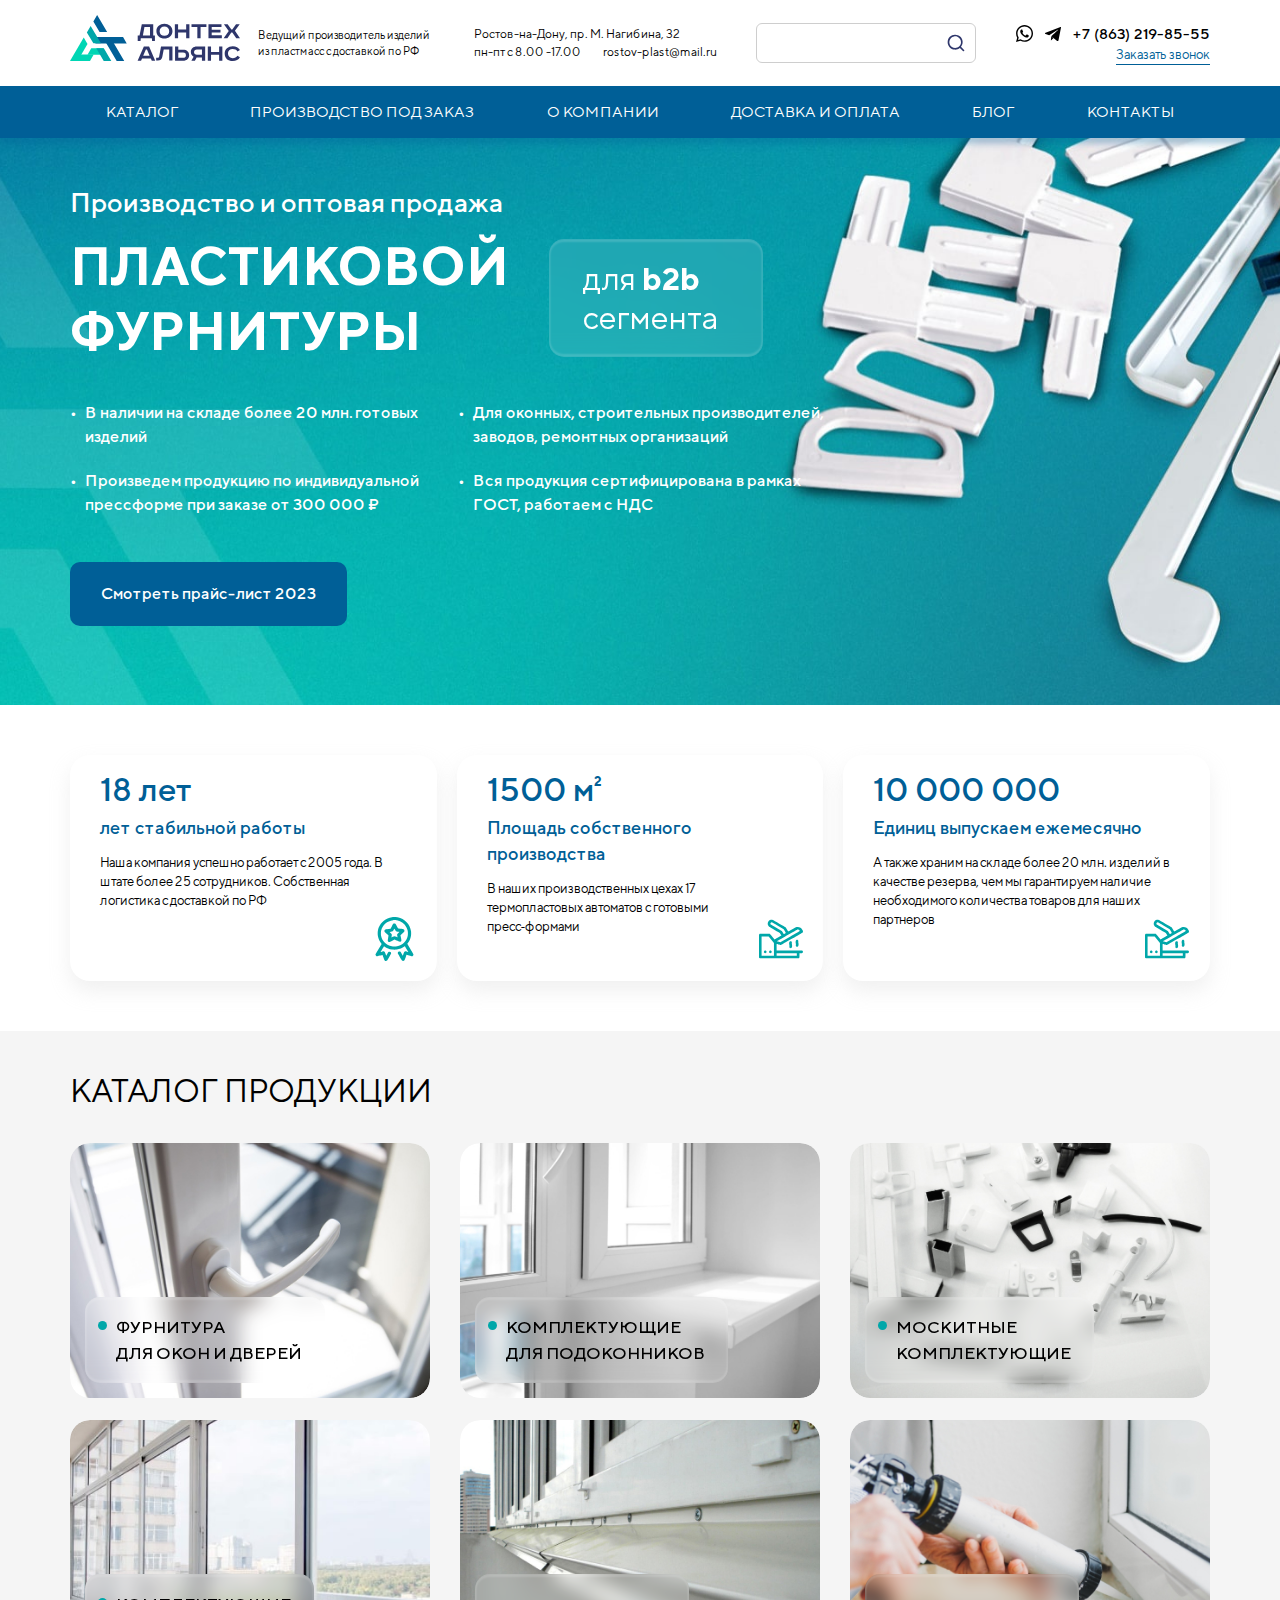
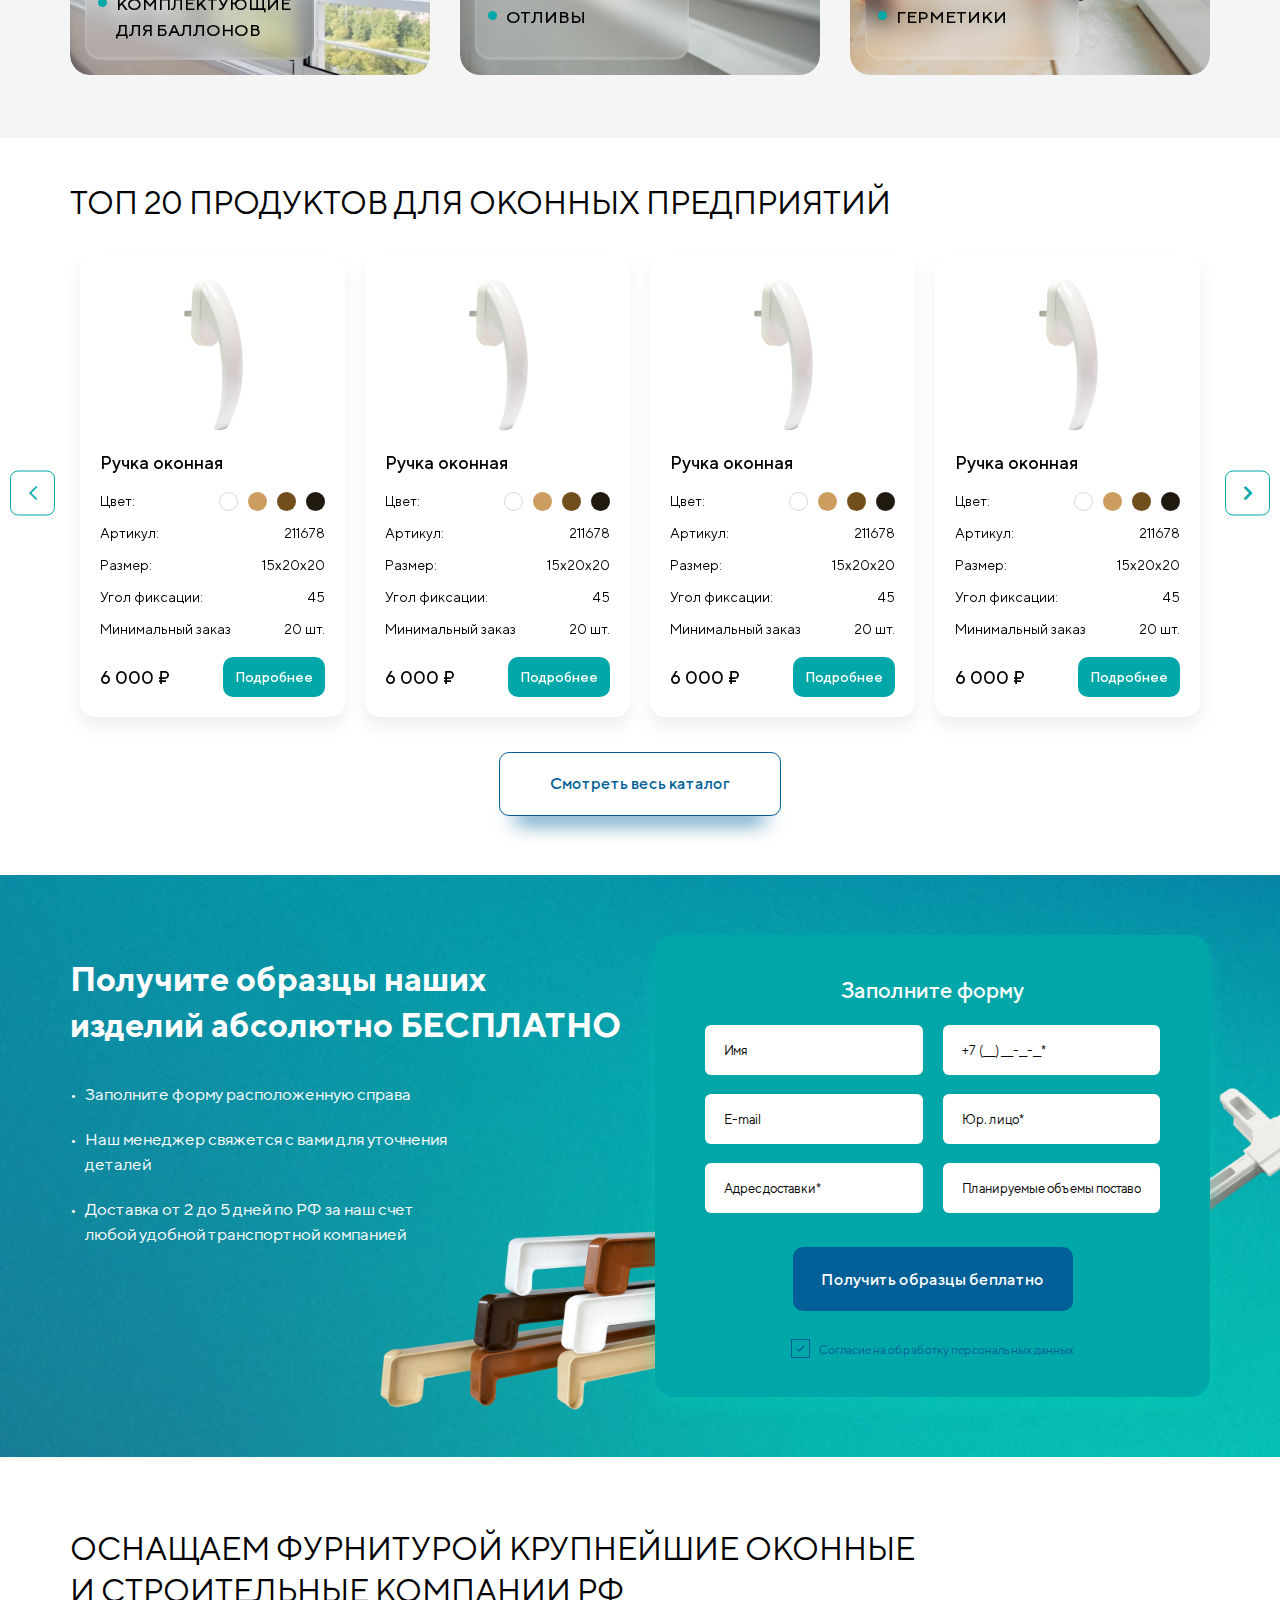
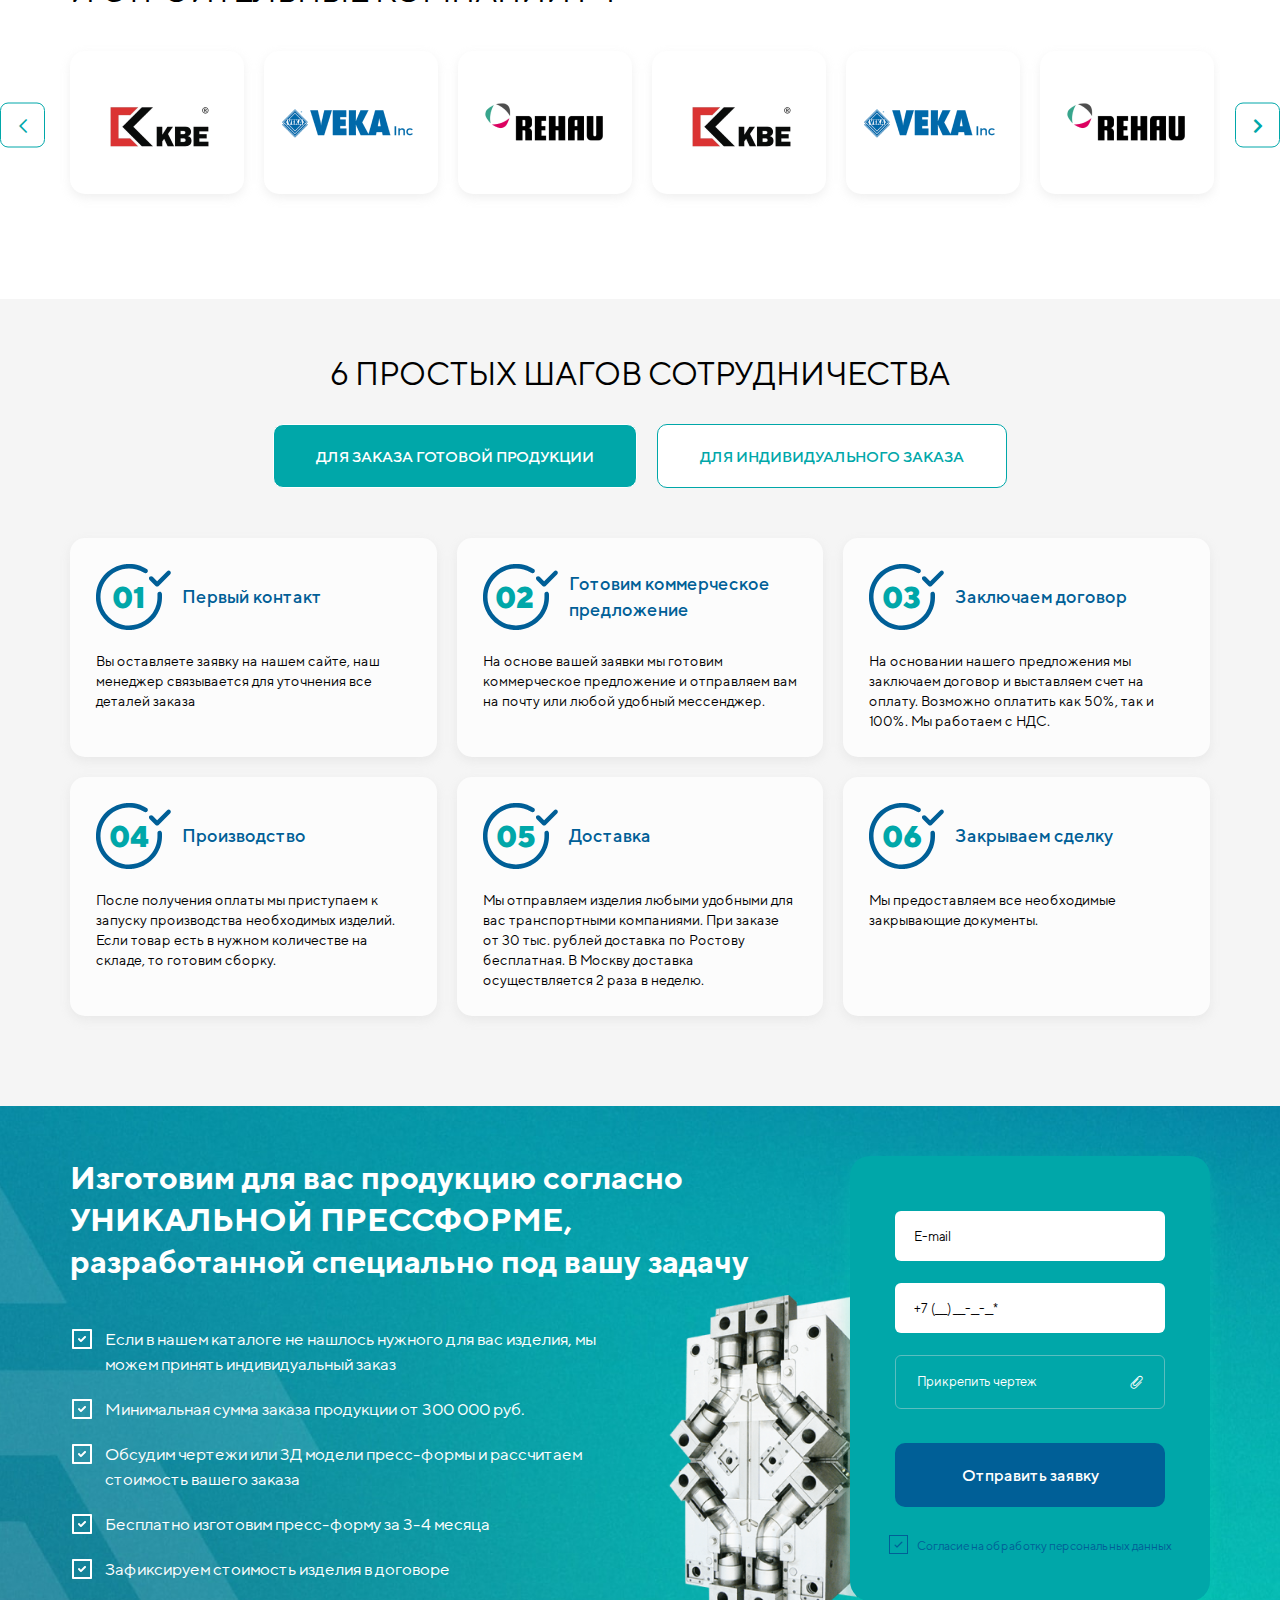
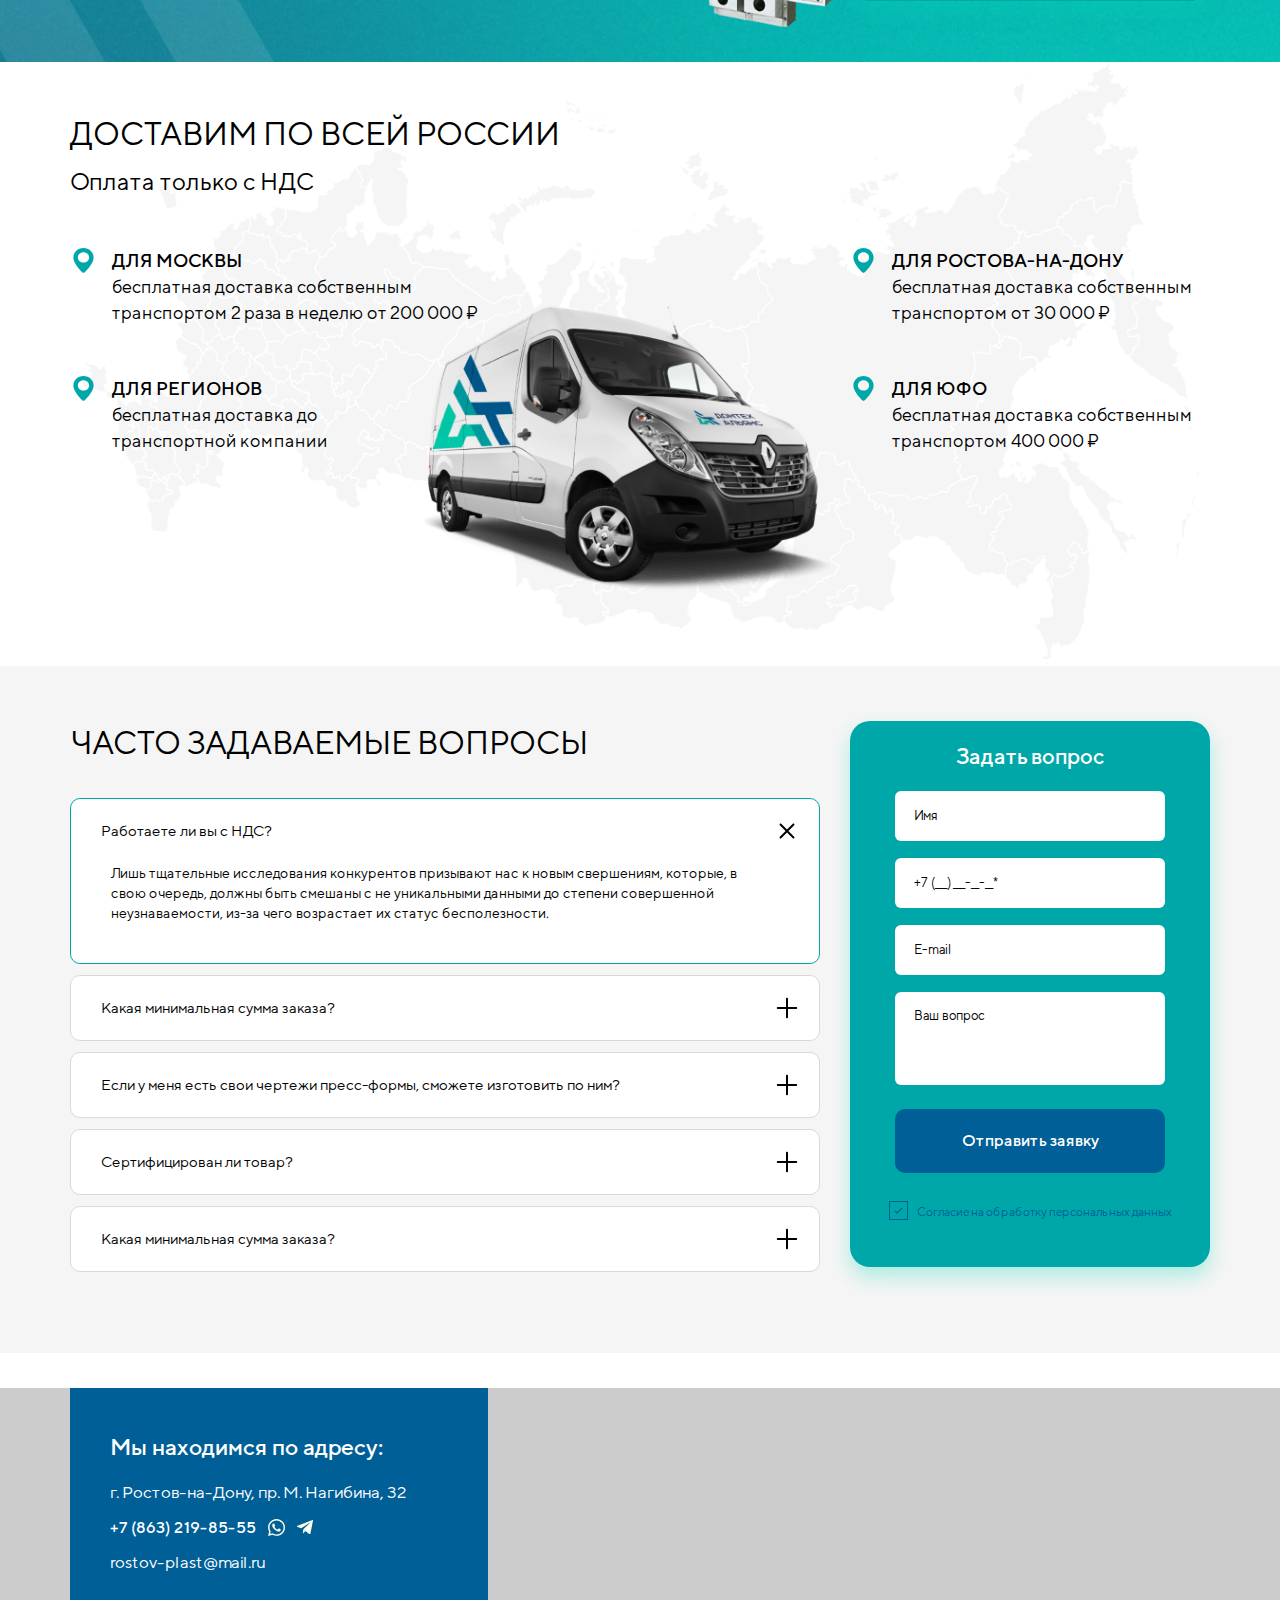
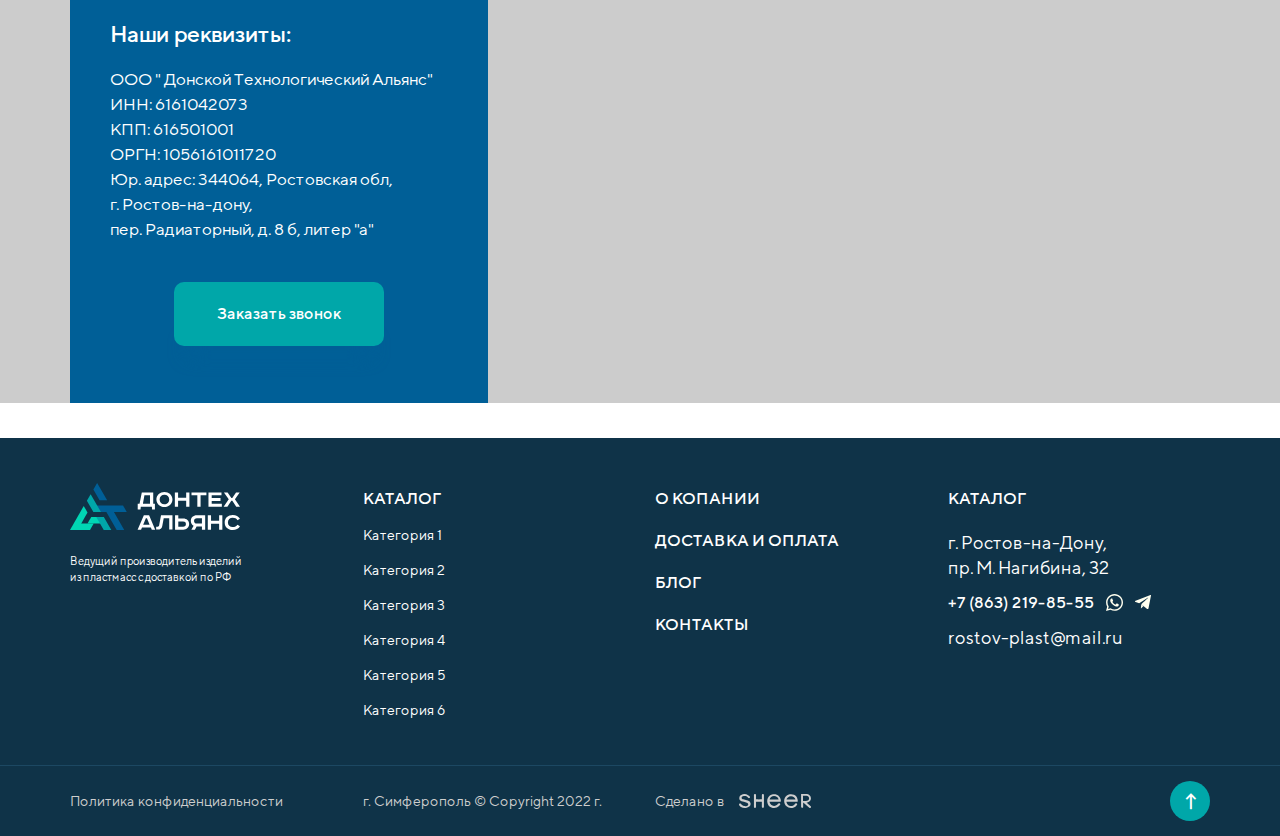
==== index.html @ d270f737 "Add files via upload" ====
<!DOCTYPE html>
<!--[if lt IE 7]><html lang="ru" class="lt-ie9 lt-ie8 lt-ie7"><![endif]-->
<!--[if IE 7]><html lang="ru" class="lt-ie9 lt-ie8"><![endif]-->
<!--[if IE 8]><html lang="ru" class="lt-ie9"><![endif]-->
<!--[if gt IE 8]><!-->
<html lang="ru">
<!--<![endif]-->
<head>
	<meta charset="utf-8" />
	<title>Заголовок</title>
	<meta http-equiv="X-UA-Compatible" content="IE=edge" />
	<meta name="viewport" content="width=device-width, initial-scale=1.0" />
	<meta name="format-detection" content="telephone=no" />
	<link rel="shortcut icon" href="favicon.png" />
	<link rel="stylesheet" href="libs/bootstrap/bootstrap-grid.css" />
	<link rel="stylesheet" href="libs/fontawesome-free-5.12.0-web/css/all.min.css" />
	<link rel="stylesheet" href="libs/fancybox/jquery.fancybox.css" />
	<link rel="stylesheet" href="libs/slick-1.5.9/slick/slick.css" />
	<link rel="stylesheet" href="libs/slick-1.5.9/slick/slick-theme.css" />
	<link rel="stylesheet" href="css/fonts.css" />
	<link rel="stylesheet" href="css/main.css?ver=1.1" />
	<link rel="stylesheet" href="css/media.css?ver=1.1" />
</head>
<body>

	<div class="wrapper">

		<header class="header">
			<div class="container">
				<div class="header__wrapper">
					<div class="logo-wrap">
						<a href="#" class="logo">
							<img src="img/logo.svg" alt="alt">
						</a>
						<div class="logo-descr">Ведущий производитель изделий из пластмасс с доставкой по  РФ</div>
					</div>
					<div class="header-info">
						<p>Ростов-на-Дону, пр. М. Нагибина, 32</p>
						<p>пн-пт с 8.00 -17.00 <a href="mailto:rostov-plast@mail.ru">rostov-plast@mail.ru</a></p>
					</div>
					<div class="search-form">
						<form>
							<input type="text" required="required">
							<button class="btn-search"></button>
						</form>
					</div>
					<div class="header-contacts">
						<div class="line-contacts">
							<ul class="socials-simple">
								<li><a href="#"><img src="img/wp.svg" alt="alt"></a></li>
								<li><a href="#"><img src="img/tg.svg" alt="alt"></a></li>
							</ul>
							<a href="tel:+78632198555" class="phone-main">+7 (863) 219-85-55</a>
						</div>
						<a href="#" class="link-simple">Заказать звонок</a>
					</div>
					<span class='sandwich'>
						<span class='sw-topper'></span>
						<span class='sw-bottom'></span>
						<span class='sw-footer'></span>
					</span>
				</div>
			</div>
			<div class="header-bottom">
				<div class="container">
					<div class="header-bottom__mobile">
						<div class="search-form">
							<form>
								<input type="text" required="required">
								<button class="btn-search"></button>
							</form>
						</div>
					</div>
					<ul class="menu">
						<li><a href="#">Каталог</a></li>
						<li><a href="#">Производство под заказ</a></li>
						<li><a href="#">О компании</a></li>
						<li><a href="#">Доставка и оплата</a></li>
						<li><a href="#">Блог</a></li>
						<li><a href="#">Контакты</a></li>
					</ul>
					<div class="header-bottom__mobile">
						<div class="header-info">
							<p>Ростов-на-Дону, пр. М. Нагибина, 32</p>
							<p>пн-пт с 8.00 -17.00 <a href="mailto:rostov-plast@mail.ru">rostov-plast@mail.ru</a></p>
						</div>
						<div class="header-contacts">
							<div class="line-contacts">
								<ul class="socials-simple">
									<li><a href="#"><img src="img/wp.svg" alt="alt"></a></li>
									<li><a href="#"><img src="img/tg.svg" alt="alt"></a></li>
								</ul>
								<a href="tel:+78632198555" class="phone-main">+7 (863) 219-85-55</a>
							</div>
							<a href="#" class="link-simple">Заказать звонок</a>
						</div>
					</div>
				</div>
			</div>
		</header>

		<section class="billbord">
			<div class="container">
				<div class="name-billbord">Производство и оптовая продажа</div>
				<div class="billbord__wrap">
					<h1 class="title-billbord">пластиковой фурнитуры </h1>
					<div class="value-billbord">для <strong>b2b</strong> сегмента</div>
				</div>
				<ul class="list-billbord">
					<li>В наличии на складе более 20 млн. готовых изделий</li>
					<li>Произведем продукцию по индивидуальной прессформе при заказе от 300 000 ₽</li>
					<li>Для оконных, строительных производителей, заводов, ремонтных организаций</li>
					<li>Вся продукция сертифицирована в рамках  ГОСТ, работаем с НДС</li>
				</ul>
				<a href="#" class="btn-main">Смотреть прайс-лист 2023</a>
			</div>
		</section>

		<section class="advantages">
			<div class="container">
				<div class="row row_advantages">
					<div class="col-lg-4">
						<div class="item-advantage">
							<div class="item-advantage__title">18 лет </div>
							<div class="title-min">лет стабильной работы</div>
							<p>Наша компания успешно работает с 2005 года. В штате более 25 сотрудников. Собственная логистика с доставкой по РФ</p>
							<div class="item-advantage__icon">
								<img src="img/ic_avd1.svg" alt="alt">
							</div>
						</div>
					</div>
					<div class="col-lg-4">
						<div class="item-advantage">
							<div class="item-advantage__title">1500 м<sup>2</sup></div>
							<div class="title-min">Площадь собственного производства </div>
							<p>В наших производственных цехах 17 термопластовых автоматов с готовыми пресс&#8209;формами</p>
							<div class="item-advantage__icon">
								<img src="img/ic_avd3.svg" alt="alt">
							</div>
						</div>
					</div>
					<div class="col-lg-4">
						<div class="item-advantage">
							<div class="item-advantage__title">10 000 000</div>
							<div class="title-min">Единиц выпускаем ежемесячно  </div>
							<p>А также храним на складе более 20 млн. изделий в качестве резерва, чем мы гарантируем наличие необходимого количества товаров для наших партнеров</p>
							<div class="item-advantage__icon">
								<img src="img/ic_avd3.svg" alt="alt">
							</div>
						</div>
					</div>
				</div>
			</div>
		</section>

		<section class="categories">
			<div class="container">
				<h2 class="title-section">Каталог продукции</h2>
				<div class="row">
					<div class="col-lg-4 col-md-6">
						<a href="#" class="item-category">
							<span class="item-category__image">
								<img src="img/category1.jpg" alt="alt">
							</span>
							<span class="item-category__name"><span>Фурнитура <br>для окон и дверей</span></span>
						</a>
					</div>
					<div class="col-lg-4 col-md-6">
						<a href="#" class="item-category">
							<span class="item-category__image">
								<img src="img/category2.jpg" alt="alt">
							</span>
							<span class="item-category__name"><span>Комплектующие <br>для подоконников</span></span>
						</a>
					</div>
					<div class="col-lg-4 col-md-6">
						<a href="#" class="item-category">
							<span class="item-category__image">
								<img src="img/category3.jpg" alt="alt">
							</span>
							<span class="item-category__name"><span>Москитные <br>комплектующие</span></span>
						</a>
					</div>
					<div class="col-lg-4 col-md-6">
						<a href="#" class="item-category">
							<span class="item-category__image">
								<img src="img/category4.jpg" alt="alt">
							</span>
							<span class="item-category__name"><span>Комплектующие <br>для баллонов</span></span>
						</a>
					</div>
					<div class="col-lg-4 col-md-6">
						<a href="#" class="item-category">
							<span class="item-category__image">
								<img src="img/category5.jpg" alt="alt">
							</span>
							<span class="item-category__name"><span>Отливы</span></span>
						</a>
					</div>
					<div class="col-lg-4 col-md-6">
						<a href="#" class="item-category">
							<span class="item-category__image">
								<img src="img/category6.jpg" alt="alt">
							</span>
							<span class="item-category__name"><span>Герметики</span></span>
						</a>
					</div>
				</div>
			</div>
		</section>

		<section class="catalog">
			<div class="container">
				<h2 class="title-section">ТОП 20 продуктов для оконных предприятий</h2>
				<ul class="slider-catalog">
					<li>
						<div class="item-catalog">
							<a href="#" class="item-catalog__image">
								<img src="img/catalog1.jpg" alt="alt">
							</a>
							<a href="#" class="item-catalog__title">Ручка оконная</a>
							<div class="feature-catalog">
								<span>Цвет:</span>
								<ul class="list-colors">
									<li class="item-color" style="background: #ffffff; border: 1px solid #D9D9D9;"></li>
									<li class="item-color" style="background: #CB9D5F;"></li>
									<li class="item-color" style="background: #724E1D;"></li>
									<li class="item-color" style="background: #20190F;"></li>
								</ul>
							</div>
							<div class="feature-catalog">
								<span>Артикул:</span>
								<span>211678</span>
							</div>
							<div class="feature-catalog">
								<span>Размер:</span>
								<span>15х20х20</span>
							</div>
							<div class="feature-catalog">
								<span>Угол фиксации:</span>
								<span>45</span>
							</div>
							<div class="feature-catalog">
								<span>Минимальный заказ</span>
								<span>20 шт.</span>
							</div>
							<div class="item-catalog__bottom">
								<div class="price-main">6 000 ₽</div>
								<a href="#" class="btn-main btn-main_simple">Подробнее</a>
							</div>
						</div>
					</li>
					<li>
						<div class="item-catalog">
							<a href="#" class="item-catalog__image">
								<img src="img/catalog1.jpg" alt="alt">
							</a>
							<a href="#" class="item-catalog__title">Ручка оконная</a>
							<div class="feature-catalog">
								<span>Цвет:</span>
								<ul class="list-colors">
									<li class="item-color" style="background: #ffffff; border: 1px solid #D9D9D9;"></li>
									<li class="item-color" style="background: #CB9D5F;"></li>
									<li class="item-color" style="background: #724E1D;"></li>
									<li class="item-color" style="background: #20190F;"></li>
								</ul>
							</div>
							<div class="feature-catalog">
								<span>Артикул:</span>
								<span>211678</span>
							</div>
							<div class="feature-catalog">
								<span>Размер:</span>
								<span>15х20х20</span>
							</div>
							<div class="feature-catalog">
								<span>Угол фиксации:</span>
								<span>45</span>
							</div>
							<div class="feature-catalog">
								<span>Минимальный заказ</span>
								<span>20 шт.</span>
							</div>
							<div class="item-catalog__bottom">
								<div class="price-main">6 000 ₽</div>
								<a href="#" class="btn-main btn-main_simple">Подробнее</a>
							</div>
						</div>
					</li>
					<li>
						<div class="item-catalog">
							<a href="#" class="item-catalog__image">
								<img src="img/catalog1.jpg" alt="alt">
							</a>
							<a href="#" class="item-catalog__title">Ручка оконная</a>
							<div class="feature-catalog">
								<span>Цвет:</span>
								<ul class="list-colors">
									<li class="item-color" style="background: #ffffff; border: 1px solid #D9D9D9;"></li>
									<li class="item-color" style="background: #CB9D5F;"></li>
									<li class="item-color" style="background: #724E1D;"></li>
									<li class="item-color" style="background: #20190F;"></li>
								</ul>
							</div>
							<div class="feature-catalog">
								<span>Артикул:</span>
								<span>211678</span>
							</div>
							<div class="feature-catalog">
								<span>Размер:</span>
								<span>15х20х20</span>
							</div>
							<div class="feature-catalog">
								<span>Угол фиксации:</span>
								<span>45</span>
							</div>
							<div class="feature-catalog">
								<span>Минимальный заказ</span>
								<span>20 шт.</span>
							</div>
							<div class="item-catalog__bottom">
								<div class="price-main">6 000 ₽</div>
								<a href="#" class="btn-main btn-main_simple">Подробнее</a>
							</div>
						</div>
					</li>
					<li>
						<div class="item-catalog">
							<a href="#" class="item-catalog__image">
								<img src="img/catalog1.jpg" alt="alt">
							</a>
							<a href="#" class="item-catalog__title">Ручка оконная</a>
							<div class="feature-catalog">
								<span>Цвет:</span>
								<ul class="list-colors">
									<li class="item-color" style="background: #ffffff; border: 1px solid #D9D9D9;"></li>
									<li class="item-color" style="background: #CB9D5F;"></li>
									<li class="item-color" style="background: #724E1D;"></li>
									<li class="item-color" style="background: #20190F;"></li>
								</ul>
							</div>
							<div class="feature-catalog">
								<span>Артикул:</span>
								<span>211678</span>
							</div>
							<div class="feature-catalog">
								<span>Размер:</span>
								<span>15х20х20</span>
							</div>
							<div class="feature-catalog">
								<span>Угол фиксации:</span>
								<span>45</span>
							</div>
							<div class="feature-catalog">
								<span>Минимальный заказ</span>
								<span>20 шт.</span>
							</div>
							<div class="item-catalog__bottom">
								<div class="price-main">6 000 ₽</div>
								<a href="#" class="btn-main btn-main_simple">Подробнее</a>
							</div>
						</div>
					</li>
					<li>
						<div class="item-catalog">
							<a href="#" class="item-catalog__image">
								<img src="img/catalog1.jpg" alt="alt">
							</a>
							<a href="#" class="item-catalog__title">Ручка оконная</a>
							<div class="feature-catalog">
								<span>Цвет:</span>
								<ul class="list-colors">
									<li class="item-color" style="background: #ffffff; border: 1px solid #D9D9D9;"></li>
									<li class="item-color" style="background: #CB9D5F;"></li>
									<li class="item-color" style="background: #724E1D;"></li>
									<li class="item-color" style="background: #20190F;"></li>
								</ul>
							</div>
							<div class="feature-catalog">
								<span>Артикул:</span>
								<span>211678</span>
							</div>
							<div class="feature-catalog">
								<span>Размер:</span>
								<span>15х20х20</span>
							</div>
							<div class="feature-catalog">
								<span>Угол фиксации:</span>
								<span>45</span>
							</div>
							<div class="feature-catalog">
								<span>Минимальный заказ</span>
								<span>20 шт.</span>
							</div>
							<div class="item-catalog__bottom">
								<div class="price-main">6 000 ₽</div>
								<a href="#" class="btn-main btn-main_simple">Подробнее</a>
							</div>
						</div>
					</li>
				</ul>
				<div class="bottom-button">
					<a href="#" class="btn-main btn-main_transparent">Смотреть весь каталог</a>
				</div>
			</div>
		</section>

		<section class="form-samples">
			<div class="container">
				<div class="row">
					<div class="col-lg-6">
						<h2 class="title-block">Получите образцы наших изделий абсолютно <span>бесплатно</span></h2>
						<ul class="list-block">
							<li>Заполните форму расположенную справа</li>
							<li>Наш менеджер свяжется с вами для уточнения деталей</li>
							<li>Доставка от 2 до 5 дней по РФ за наш счет любой удобной транспортной компанией</li>
						</ul>
					</div>
					<div class="col-lg-6">
						<div class="form-block">
							<div class="image-sample image-sample_1">
								<img src="img/before_sample1.png" alt="alt">
							</div>
							<div class="image-sample image-sample_2">
								<img src="img/before_sample2.png" alt="alt">
							</div>
							<div class="title-form">Заполните форму</div>
							<form>
								<div class="row">
									<div class="col-md-6">
										<div class="item-form">
											<input type="text" placeholder="Имя" required="required">
										</div>
									</div>
									<div class="col-md-6">
										<div class="item-form">
											<input type="text" placeholder="+7 (___) ___-__-__*" class="input-phone" required="required">
										</div>
									</div>
									<div class="col-md-6">
										<div class="item-form">
											<input type="email" placeholder="E-mail" required="required">
										</div>
									</div>
									<div class="col-md-6">
										<div class="item-form">
											<input type="text" placeholder="Юр. лицо*" required="required">
										</div>
									</div>
									<div class="col-md-6">
										<div class="item-form">
											<input type="text" placeholder="Адрес доставки*" required="required">
										</div>
									</div>
									<div class="col-md-6">
										<div class="item-form">
											<input type="text" placeholder="Планируемые объемы поставок*" required="required">
										</div>
									</div>
								</div>
								<div class="btn-main">
									<input type="submit" value="Получить образцы беплатно">
								</div>
								<div class="checkbox">
									<label>
										<input type="checkbox" required="required" checked="checked" />
										<span>Согласие на обработку персональных данных</span>
									</label>
								</div>
							</form>
						</div>
					</div>
				</div>
			</div>
		</section>

		<section class="partners">
			<div class="container">
				<h2 class="title-section">Оснащаем фурнитурой крупнейшие оконные и строительные компании РФ</h2>
				<ul class="slider-partners">
					<li>
						<div class="item-partner">
							<img src="img/partner1.png" alt="alt">
						</div>
					</li>
					<li>
						<div class="item-partner">
							<img src="img/partner2.png" alt="alt">
						</div>
					</li>
					<li>
						<div class="item-partner">
							<img src="img/partner3.png" alt="alt">
						</div>
					</li>
					<li>
						<div class="item-partner">
							<img src="img/partner1.png" alt="alt">
						</div>
					</li>
					<li>
						<div class="item-partner">
							<img src="img/partner2.png" alt="alt">
						</div>
					</li>
					<li>
						<div class="item-partner">
							<img src="img/partner3.png" alt="alt">
						</div>
					</li>
					<li>
						<div class="item-partner">
							<img src="img/partner1.png" alt="alt">
						</div>
					</li>
					<li>
						<div class="item-partner">
							<img src="img/partner2.png" alt="alt">
						</div>
					</li>
				</ul>
			</div>
		</section>

		<section class="steps">
			<div class="container">
				<h2 class="title-section">6 простых шагов сотрудничества</h2>
				<ul class="tabs">
					<li class="active"><a href="#tab1">ДЛЯ ЗАКАЗА ГОТОВОЙ ПРОДУКЦИИ</a></li>
					<li><a href="#tab2">ДЛЯ ИНДИВИДУАЛЬНОГО ЗАКАЗА</a></li>
				</ul>
				<div class="tab-container">
					<div class="tab-pane" id="tab1">
						<div class="row row_steps">
							<div class="col-lg-4 col-md-6">
								<div class="item-step">
									<div class="item-step__head">
										<div class="item-step__value">01</div>
										<div class="title-min">Первый контакт</div>
									</div>
									<p>Вы оставляете заявку на нашем сайте, наш менеджер связывается для уточнения все деталей заказа</p>
								</div>
							</div>
							<div class="col-lg-4 col-md-6">
								<div class="item-step">
									<div class="item-step__head">
										<div class="item-step__value">02</div>
										<div class="title-min">Готовим коммерческое предложение</div>
									</div>
									<p>На основе вашей заявки мы готовим коммерческое предложение и отправляем вам на почту или любой удобный мессенджер.</p>
								</div>
							</div>
							<div class="col-lg-4 col-md-6">
								<div class="item-step">
									<div class="item-step__head">
										<div class="item-step__value">03</div>
										<div class="title-min">Заключаем договор</div>
									</div>
									<p>На основании нашего предложения мы заключаем договор и выставляем счет на оплату. Возможно оплатить как 50%, так и 100%. Мы работаем с НДС.</p>
								</div>
							</div>
							<div class="col-lg-4 col-md-6">
								<div class="item-step">
									<div class="item-step__head">
										<div class="item-step__value">04</div>
										<div class="title-min">Производство</div>
									</div>
									<p>После получения оплаты мы приступаем к запуску производства необходимых изделий. Если товар есть в нужном количестве на складе, то готовим сборку.</p>
								</div>
							</div>
							<div class="col-lg-4 col-md-6">
								<div class="item-step">
									<div class="item-step__head">
										<div class="item-step__value">05</div>
										<div class="title-min">Доставка</div>
									</div>
									<p>Мы отправляем изделия любыми удобными для вас транспортными компаниями. При заказе от 30 тыс. рублей доставка по Ростову бесплатная. В Москву доставка осуществляется 2 раза в неделю.</p>
								</div>
							</div>
							<div class="col-lg-4 col-md-6">
								<div class="item-step">
									<div class="item-step__head">
										<div class="item-step__value">06</div>
										<div class="title-min">Закрываем сделку</div>
									</div>
									<p>Мы предоставляем все необходимые закрывающие документы.</p>
								</div>
							</div>
						</div>
					</div>
					<div class="tab-pane" id="tab2">
						<div class="row row_steps">
							<div class="col-lg-4 col-md-6">
								<div class="item-step">
									<div class="item-step__head">
										<div class="item-step__value">01</div>
										<div class="title-min">Первый контакт</div>
									</div>
									<p>Вы оставляете заявку на нашем сайте, наш менеджер связывается для уточнения все деталей заказа</p>
								</div>
							</div>
							<div class="col-lg-4 col-md-6">
								<div class="item-step">
									<div class="item-step__head">
										<div class="item-step__value">02</div>
										<div class="title-min">Готовим коммерческое предложение</div>
									</div>
									<p>На основе вашей заявки мы готовим коммерческое предложение и отправляем вам на почту или любой удобный мессенджер.</p>
								</div>
							</div>
							<div class="col-lg-4 col-md-6">
								<div class="item-step">
									<div class="item-step__head">
										<div class="item-step__value">03</div>
										<div class="title-min">Заключаем договор</div>
									</div>
									<p>На основании нашего предложения мы заключаем договор и выставляем счет на оплату. Возможно оплатить как 50%, так и 100%. Мы работаем с НДС.</p>
								</div>
							</div>
							<div class="col-lg-4 col-md-6">
								<div class="item-step"> 
									<div class="item-step__head">
										<div class="item-step__value">04</div>
										<div class="title-min">Производство</div>
									</div>
									<p>После получения оплаты мы приступаем к запуску производства необходимых изделий. Если товар есть в нужном количестве на складе, то готовим сборку.</p>
								</div>
							</div>
							<div class="col-lg-4 col-md-6">
								<div class="item-step">
									<div class="item-step__head">
										<div class="item-step__value">05</div>
										<div class="title-min">Доставка</div>
									</div>
									<p>Мы отправляем изделия любыми удобными для вас транспортными компаниями. При заказе от 30 тыс. рублей доставка по Ростову бесплатная. В Москву доставка осуществляется 2 раза в неделю.</p>
								</div>
							</div>
							<div class="col-lg-4 col-md-6">
								<div class="item-step">
									<div class="item-step__head">
										<div class="item-step__value">06</div>
										<div class="title-min">Закрываем сделку</div>
									</div>
									<p>Мы предоставляем все необходимые закрывающие документы.</p>
								</div>
							</div>
						</div>
					</div>
				</div>
			</div>
		</section>

		<section class="form-scheme">
			<div class="container">
				<div class="row">
					<div class="col-lg-8">
						<h2 class="title-section">Изготовим для вас продукцию согласно <span>уникальной прессформе,</span> разработанной специально под вашу задачу</h2>
						<ul class="list-block list-block_check">
							<li>Если в нашем каталоге не нашлось нужного для вас изделия, мы можем принять индивидуальный заказ</li>
							<li>Минимальная сумма заказа продукции от 300 000 руб.</li>
							<li>Обсудим чертежи или 3Д модели пресс-формы и рассчитаем стоимость вашего заказа</li>
							<li>Бесплатно изготовим пресс-форму за 3-4 месяца</li>
							<li>Зафиксируем стоимость изделия в договоре</li>
						</ul>
					</div>
					<div class="col-lg-4">
						<div class="form-block form-block_page">
							<div class="image-scheme">
								<img src="img/img_scheme.png" alt="alt">
							</div>
							<form>
								<div class="item-form">
									<input type="email" placeholder="E-mail" required="required">
								</div>
								<div class="item-form">
									<input type="text" placeholder="+7 (___) ___-__-__*" class="input-phone" required="required">
								</div>
								<div class="file-upload">
									<label><input type="file" name="file">Прикрепить чертеж <i class="fal fa-paperclip"></i></label>
									<div class="name-upload"></div>
								</div>
								<div class="btn-main">
									<input type="submit" value="Отправить заявку">
								</div>
								<div class="checkbox">
									<label>
										<input type="checkbox" required="required" checked="checked" />
										<span>Согласие на обработку персональных данных</span>
									</label>
								</div>
							</form>
						</div>
					</div>
				</div> 
			</div>
		</section>

		<section class="delivery"> 
			<div class="container">
				<h2 class="title-section">Доставим по всей россии</h2>
				<div class="descr-section">Оплата только с НДС</div>
				<div class="row row_delivery">
					<div class="col-lg-4 col-md-6">
						<div class="item-delivery">
							<div class="item-delivery__title">Для Москвы</div>
							<p>бесплатная доставка собственным транспортом 2 раза в неделю от <span>200 000 ₽</span></p>
						</div>
						<div class="item-delivery">
							<div class="item-delivery__title">Для регионов</div>
							<p>бесплатная доставка до транспортной компании</p>
						</div>
					</div>
					<div class="col-lg-4 col-delivery">
						<div class="image-delivery">
							<img src="img/image_delivery.png" alt="alt">
						</div>
					</div>
					<div class="col-lg-4 col-md-6">
						<div class="item-delivery">
							<div class="item-delivery__title">Для Ростова-на-Дону</div>
							<p>бесплатная доставка собственным транспортом от 30 000 ₽ </p>
						</div>
						<div class="item-delivery">
							<div class="item-delivery__title">Для ЮФО</div>
							<p>бесплатная доставка собственным транспортом 400 000 ₽ </p>
						</div>
					</div>
				</div>
			</div>
		</section>

		<section class="questions">
			<div class="container">
				<div class="row">
					<div class="col-lg-8">
						<h2 class="title-section">Часто задаваемые вопросы</h2>
						<div class="item-question active">
							<div class="item-question__head">Работаете ли вы с НДС? <div class="item-question__arrow"></div></div>
							<div class="item-question__content" style="display: block;">
								<p>Лишь тщательные исследования конкурентов призывают нас к новым свершениям, которые, в свою очередь, должны быть смешаны с не уникальными данными до степени совершенной неузнаваемости, из-за чего возрастает их статус бесполезности. </p>
							</div>
						</div>
						<div class="item-question">
							<div class="item-question__head">Какая минимальная сумма заказа? <div class="item-question__arrow"></div></div>
							<div class="item-question__content">
								<p>Лишь тщательные исследования конкурентов призывают нас к новым свершениям, которые, в свою очередь, должны быть смешаны с не уникальными данными до степени совершенной неузнаваемости, из-за чего возрастает их статус бесполезности. </p>
							</div>
						</div>
						<div class="item-question">
							<div class="item-question__head">Если у меня есть свои чертежи пресс-формы, сможете изготовить по ним? <div class="item-question__arrow"></div></div>
							<div class="item-question__content">
								<p>Лишь тщательные исследования конкурентов призывают нас к новым свершениям, которые, в свою очередь, должны быть смешаны с не уникальными данными до степени совершенной неузнаваемости, из-за чего возрастает их статус бесполезности. </p>
							</div>
						</div>
						<div class="item-question">
							<div class="item-question__head">Сертифицирован ли товар? <div class="item-question__arrow"></div></div>
							<div class="item-question__content">
								<p>Лишь тщательные исследования конкурентов призывают нас к новым свершениям, которые, в свою очередь, должны быть смешаны с не уникальными данными до степени совершенной неузнаваемости, из-за чего возрастает их статус бесполезности. </p>
							</div>
						</div>
						<div class="item-question">
							<div class="item-question__head">Какая минимальная сумма заказа? <div class="item-question__arrow"></div></div>
							<div class="item-question__content">
								<p>Лишь тщательные исследования конкурентов призывают нас к новым свершениям, которые, в свою очередь, должны быть смешаны с не уникальными данными до степени совершенной неузнаваемости, из-за чего возрастает их статус бесполезности. </p>
							</div>
						</div>
					</div>
					<div class="col-lg-4">
						<div class="form-block form-block_page">
							<div class="title-form">Задать вопрос</div>
							<form>
								<div class="item-form">
									<input type="text" placeholder="Имя" required="required">
								</div>
								<div class="item-form">
									<input type="text" placeholder="+7 (___) ___-__-__*" class="input-phone" required="required">
								</div>
								<div class="item-form">
									<input type="email" placeholder="E-mail" required="required">
								</div>
								<div class="item-form">
									<textarea placeholder="Ваш вопрос"></textarea>
								</div>
								<div class="btn-main">
									<input type="submit" value="Отправить заявку">
								</div>
								<div class="checkbox">
									<label>
										<input type="checkbox" required="required" checked="checked" />
										<span>Согласие на обработку персональных данных</span>
									</label>
								</div>
							</form>
						</div>
					</div>
				</div>
			</div>
		</section>

		<section class="contacts">
			<div class="container">
				<div class="contacts-block">
					<div class="title-small">Мы находимся по адресу:</div>
					<p>г. Ростов-на-Дону, пр. М. Нагибина, 32</p>
					<div class="line-contacts">
						<a href="tel:+78632198555" class="phone-main">+7 (863) 219-85-55</a>
						<ul class="socials-simple">
							<li><a href="#"><img src="img/wp.svg" alt="alt"></a></li>
							<li><a href="#"><img src="img/tg.svg" alt="alt"></a></li>
						</ul>
					</div>
					<p>rostov-plast@mail.ru</p>
					<div class="title-small">Наши реквизиты:</div>
					<p>ООО " Донской Технологический Альянс"</p>
					<p>ИНН: 6161042073</p>
					<p>КПП: 616501001</p>
					<p>ОРГН: 1056161011720</p>
					<p>Юр. адрес: 344064, Ростовская обл, </p>
					<p>г. Ростов-на-дону, </p>
					<p>пер. Радиаторный, д. 8 б, литер "а"</p>
					<a href="#" class="btn-main">Заказать звонок</a>
				</div>
			</div>
			<div id="map"></div>
		</section>

		<footer class="footer">
			<div class="container">
				<div class="row">
					<div class="col-lg-3">
						<div class="logo-wrap">
							<a href="#" class="logo">
								<img src="img/logo2.svg" alt="alt">
							</a>
							<div class="logo-descr">Ведущий производитель изделий из пластмасс с доставкой по  РФ</div>
						</div>
					</div>
					<div class="col-lg-3">
						<div class="footer__title">КАТАЛОГ <i class="fal fa-chevron-down"></i></div>
						<div class="footer__content">
							<ul class="footer__nav">
								<li><a href="#">Категория 1</a></li>
								<li><a href="#">Категория 2</a></li>
								<li><a href="#">Категория 3</a></li>
								<li><a href="#">Категория 4</a></li>
								<li><a href="#">Категория 5</a></li>
								<li><a href="#">Категория 6</a></li>
							</ul>
						</div>
					</div>
					<div class="col-lg-3">
						<ul class="footer__nav footer__nav_big">
							<li><a href="#">о копании</a></li>
							<li><a href="#">доставка и оплата</a></li>
							<li><a href="#">блог</a></li>
							<li><a href="#">контакты</a></li>
						</ul>
					</div>
					<div class="col-lg-3">
						<div class="footer__title">КАТАЛОГ <i class="fal fa-chevron-down"></i></div>
						<div class="footer__content">
							<div class="footer__contacts">
								<p>г. Ростов-на-Дону, <br>пр. М. Нагибина, 32</p>
								<div class="line-contacts">
									<a href="tel:+78632198555" class="phone-main">+7 (863) 219-85-55</a>
									<ul class="socials-simple">
										<li><a href="#"><img src="img/wp.svg" alt="alt"></a></li>
										<li><a href="#"><img src="img/tg.svg" alt="alt"></a></li>
									</ul>
								</div>
								<p>rostov-plast@mail.ru</p>
							</div>
						</div>
					</div>
				</div>
			</div>
			<div class="footer-bottom">
				<div class="container">
					<div class="row align-items-center">
						<div class="col-lg">
							<a href="#">Политика конфиденциальности </a>
						</div>
						<div class="col-lg">
							<p>г. Симферополь © Copyright  2022 г.</p>
						</div>
						<div class="col-lg">
							<div class="create">Сделано в <a href="#"><img src="img/copy.svg" alt="alt"></a></div>
						</div>
						<div class="col-lg">
							<div class="btn_top"><i class="far fa-long-arrow-up"></i></div>
						</div>
					</div>
				</div>
			</div>
		</footer>
		
	</div>

	<!--[if lt IE 9]>
	<script src="libs/html5shiv/es5-shim.min.js"></script>
	<script src="libs/html5shiv/html5shiv.min.js"></script>
	<script src="libs/html5shiv/html5shiv-printshiv.min.js"></script>
	<script src="libs/respond/respond.min.js"></script>
<![endif]-->
<script src="libs/jquery/jquery-3.6.0.min.js"></script>
<script src="libs/jquery-mousewheel/jquery.mousewheel.min.js"></script>
<script src="libs/fancybox/jquery.fancybox.pack.js"></script>
<script src="libs/slick-1.5.9/slick/slick.min.js"></script>
<script src="libs/scroll2id/PageScroll2id.min.js"></script>
<script src="libs/mask/jquery.maskedinput.js"></script>
<script src="libs/jQueryFormStyler-master/jquery.formstyler.min.js"></script>
<script src="js/common.js?ver=1.1"></script>
<script src="https://api-maps.yandex.ru/2.1/?lang=ru_RU"></script>
<script>
	$(document).ready(function() {
		ymaps.ready(init);

		function init() {
			var myMap = new ymaps.Map('map', {
				center: [47.260149, 39.718947],
				zoom: 15
			}, {
				searchControlProvider: 'yandex#search'
			});		

			myPlacemark1 = new ymaps.Placemark([47.260149, 39.718947], {
				
			}, {
				iconLayout: 'default#image',
				iconImageHref: 'img/pin_delivery.svg',
				hideIconOnBalloonOpen: false,
				iconImageSize: [37, 35],
				iconImageOffset: [-19, -35],
				balloonOffset: [ 0, -35 ]
			});
			myMap.controls.remove('searchControl');
			myMap.behaviors.disable('scrollZoom');
			myMap.geoObjects.add(myPlacemark1);
		}
	});
</script>
<!-- Yandex.Metrika counter --><!-- /Yandex.Metrika counter -->
<!-- Google Analytics counter --><!-- /Google Analytics counter -->
</body>
</html>
---- css/fonts.css ----
@font-face {
	font-family: 'TTNorms';
	src: url('../fonts/TTNorms-Light.eot');
	src: url('../fonts/TTNorms-Light.eot?#iefix') format('embedded-opentype'),
	url('../fonts/TTNorms-Light.woff') format('woff'),
	url('../fonts/TTNorms-Light.ttf') format('truetype');
	font-weight: 300;
	font-style: normal;
}
@font-face {
	font-family: 'TTNorms';
	src: url('../fonts/TTNorms-Regular.eot');
	src: url('../fonts/TTNorms-Regular.eot?#iefix') format('embedded-opentype'),
	url('../fonts/TTNorms-Regular.woff') format('woff'),
	url('../fonts/TTNorms-Regular.ttf') format('truetype');
	font-weight: normal;
	font-style: normal;
}
@font-face {
	font-family: 'TTNorms';
	src: url('../fonts/TTNorms-Medium.eot');
	src: url('../fonts/TTNorms-Medium.eot?#iefix') format('embedded-opentype'),
	url('../fonts/TTNorms-Medium.woff') format('woff'),
	url('../fonts/TTNorms-Medium.ttf') format('truetype');
	font-weight: 500;
	font-style: normal;
}
@font-face {
	font-family: 'TTNorms';
	src: url('../fonts/TTNorms-Bold.eot');
	src: url('../fonts/TTNorms-Bold.eot?#iefix') format('embedded-opentype'),
	url('../fonts/TTNorms-Bold.woff') format('woff'),
	url('../fonts/TTNorms-Bold.ttf') format('truetype');
	font-weight: 700;
	font-style: normal;
}
@font-face {
   font-family: 'TTNorms';
    src: url('../fonts/TTNorms-ExtraBold.eot');
    src: url('../fonts/TTNorms-ExtraBold.eot?#iefix') format('embedded-opentype'),
    url('../fonts/TTNorms-ExtraBold.woff') format('woff'),
    url('../fonts/TTNorms-ExtraBold.ttf') format('truetype');
    font-weight: 800;
    font-style: normal;
    }
@font-face {
	font-family: 'TTNorms';
	src: url('../fonts/TTNorms-Black.eot');
	src: url('../fonts/TTNorms-Black.eot?#iefix') format('embedded-opentype'),
	url('../fonts/TTNorms-Black.woff') format('woff'),
	url('../fonts/TTNorms-Black.ttf') format('truetype');
	font-weight: 900;
	font-style: normal;
}
---- css/main.css ----
*::-webkit-input-placeholder {
	color: #000;
	opacity: 1;
}
*:-moz-placeholder {
	color: #000;
	opacity: 1;
}
*::-moz-placeholder {
	color: #000;
	opacity: 1;
}
*:-ms-input-placeholder {
	color: #000;
	opacity: 1;
}

body input:focus:required:invalid,
body textarea:focus:required:invalid {
	
}
body input:required:valid,
body textarea:required:valid {
	
}
body {
	font-family: 'TTNorms';
	font-size: 16px;
	line-height: 26px;
	color: #000;
	overflow-x: hidden;
	margin: 0;
	background-color: #fff;
}
* {
	font-variant-ligatures: no-common-ligatures;
}
button {
	cursor: pointer;
}
button, input, optgroup, select, textarea {
	font-family: inherit;
}
input {
	-webkit-appearance: none;
	-moz-appearance: none;
	appearance: none;
}
button,
textarea,
input.text,
input[type="text"],
input[type="button"],
input[type="submit"] {
	-webkit-appearance: none;
}
a, button, input, img {
	transition: all 0.3s;
}
h1,h2,h3,h4,h5,h6 {
	padding: 0;
	margin: 0;
	font-weight: normal;
}
.wrapper {
	padding-top: 146px;
	overflow: hidden;
}
a {
	text-decoration: none;
	outline: none;
}
* {
	outline: none !important;
}
ul {
	padding: 0;
	margin: 0;
}
ul li {
	list-style-type: none;
	outline: none;
}
img {
	outline: none;
	display: block;
}
p {
	padding: 0;
	margin: 0;
}
form {
	margin: 0;
}

.header {
	position: fixed;
	top: 0;
	left: 0;
	width: 100%;
	z-index: 1000;
	background-color: #fff;
}
.header-info {
	font-size: 13px;
	line-height: 18px;
}
.header-info a {
	margin-left: 20px;
	color: #000;
}
.header__wrapper {
	padding: 20px 0;
	display: flex;
	align-items: center;
	justify-content: space-between;
}
.logo-wrap {
	display: inline-flex;
	align-items: center;
}
.logo-wrap .logo {
	top: -5px;
	position: relative;
}
.logo {
	display: inline-block;
}
.logo img {
	width: 198px;
	max-width: 100%;
	height: auto;
}
.logo-descr {
	font-size: 12px;
	line-height: 17px;
	margin-left: 20px;
	max-width: 190px;
}
.search-form {
	width: 254px;
	position: relative;
}
.search-form input[type="text"],
.search-form input[type="search"] {
	height: 40px;
	width: 100%;
	padding: 0 15px;
	padding-right: 50px;
	font-family: 'TTNorms';
	font-size: 16px;
	background: #FFFFFF;
	border: 1px solid #CECECE;
	border-radius: 6px;
}
.btn-search {
	width: 40px;
	height: 40px;
	padding: 0;
	border: none;
	position: absolute;
	top: 0;
	right: 0;
	background-color: transparent;
	background-image: url(../img/search.svg);
	background-repeat: no-repeat;
	background-position: center;
}
.header-contacts {
	display: flex;
	flex-direction: column;
	align-items: flex-end;
}
.line-contacts {
	display: flex;
	align-items: center;
}
.socials-simple {
	display: flex;
	align-items: center;
}
.socials-simple li {
	margin-right: 12px;
}
.phone-main {
	font-weight: 500;
	color: #000;
}
.link-simple {
	font-size: 13px;
	line-height: 18px;
	color: #005F97;
	border-bottom: 1px solid #005F97;
}
.link-simple:hover {
	border-color: transparent;
}
.header-bottom {
	background: #005F97;
	box-shadow: 0px 6px 6px rgba(0, 95, 151, 0.3);
}
.menu {
	display: flex;
	align-items: center;
	justify-content: space-between;
}
.menu li {
	flex-grow: 1;
}
.menu a {
	padding: 15px 0;
	display: block;
	line-height: 22px;
	text-transform: uppercase;
	color: #fff;
	text-align: center;
}
.menu a:hover {
	background-color: #015180;
}

.billbord {
	padding-top: 63px;
	padding-bottom: 30px;
	min-height: 630px;
	color: #fff;
	background-image: url(../img/billbord1.jpg);
	background-repeat: no-repeat;
	background-position: center;
	background-size: cover;
}
.name-billbord {
	font-size: 30px;
	line-height: 42px;
	padding-bottom: 16px;
	font-weight: 500;
}
.billbord__wrap {
	margin-bottom: 38px;
	display: flex;
	align-items: center;
}
.title-billbord {
	font-size: 60px;
	line-height: 78px;
	text-transform: uppercase;
	font-weight: 700;
}
.billbord__wrap .title-billbord {
	max-width: 510px;
}
.list-billbord {
	font-size: 18px;
	line-height: 25px;
	margin-bottom: 30px;
	columns: 2;
	max-width: 816px;
	font-weight: 500;
}
.list-block li,
.list-billbord li {
	margin-bottom: 20px;
	padding-left: 15px;
	position: relative;
}
.list-block li::before,
.list-billbord li::before {
	content: "•";
	top: 0px;
	left: 0px;
	position: absolute;
}
.btn-main {
	font-size: 16px;
	line-height: 22px;
	padding: 0 31px;
	color: #fff;
	background: #005F97;
	border-radius: 10px;
	height: 64px;
	font-weight: 500;
	font-family: 'TTNorms';
	display: inline-flex;
	align-items: center;
	justify-content: center;
	text-align: center;
	border: none;
	cursor: pointer;
	position: relative;
	transition: all 0.3s;
}
.btn-main::after {
	position: absolute;
	display: block;
	content: " ";
	left: 15px;
	bottom: -7px;
	right: 15px;
	background: #005F97;
	filter: blur(10px);
	height: 10px;
	z-index: -1;
}
.btn-main:hover {
	background-color: #015180;
}
.value-billbord {
	font-size: 36px;
	line-height: 43px;
	padding: 22px 45px;
	margin-left: 60px;
	max-width: 245px;
	background: rgba(255, 255, 255, 0.1);
	border: 1px solid rgba(255, 255, 255, 0.1);
	box-shadow: inset 0px -2px 2px rgba(255, 255, 255, 0.15), inset 0px 2px 2px rgba(255, 255, 255, 0.15);
	backdrop-filter: blur(10px);
	border-radius: 15px;
	flex: none;
}

.advantages {
	padding: 68px 0;
}
.row_advantages {
	margin: 0 -10px;
}
.row_advantages > div {
	padding: 0 10px;
}
.item-advantage {
	padding: 14px 35px;
	padding-bottom: 48px;
	font-size: 14px;
	line-height: 20px;
	min-height: 100%;
	background-color: #fff;
	box-shadow: 0px 10px 20px rgba(206, 206, 206, 0.3);
	border-radius: 20px;
	position: relative;
	transition: all 0.3s;
}
.item-advantage:hover {
	box-shadow: 0px 10px 20px rgba(206, 206, 206, 0.6);
}
.item-advantage__title {
	font-size: 40px;
	line-height: 52px;
	padding-bottom: 6px;
	font-weight: 500;
	color: #005F97;
}
.item-advantage__title sup {
	font-size: 17px;
	position: relative;
	top: -6px;
	font-weight: 600;
	line-height: 0;
}
.title-min {
	font-size: 20px;
	line-height: 28px;
	font-weight: 500;
	color: #005F97;
}
.item-advantage .title-min {
	padding-bottom: 12px;
	margin-right: -20px;
}
.item-advantage__icon {
	width: 45px;
	height: 45px;
	right: 20px;
	bottom: 20px;
	display: flex;
	align-items: center;
	justify-content: center;
	position: absolute;
}

.categories {
	padding-top: 38px;
	padding-bottom: 63px;
	background: rgba(238, 238, 238, 0.6);
}
.categories .title-section {
	padding-bottom: 10px;
}
.title-section {
	font-size: 32px;
	line-height: 42px;
	text-transform: uppercase;
}
.item-category {
	height: 300px;
	margin-top: 22px;
	position: relative;
	display: block;
}
.item-category__image {
	position: absolute;
	width: 100%;
	height: 100%;
	top: 0;
	left: 0;
	border-radius: 20px;
	display: block;
	overflow: hidden;
}
.item-category__image img {
	width: 100%;
	height: 100%;
	object-fit: cover;
	border-radius: 20px;
	font-family: 'object-fit: cover;';
	transition: all 0.5s;
}
.item-category:hover .item-category__image img {
	transform: scale(1.1);
}
.item-category__name {
	min-width: 215px;
	padding-left: 35px;
	padding-right: 23px;
	font-size: 20px;
	line-height: 28px;
	color: #000;
	font-weight: 500;
	text-transform: uppercase;
	height: 86px;
	display: inline-flex;
	align-items: center;
	position: absolute;
	bottom: 15px;
	left: 15px;
	background: rgba(255, 255, 255, 0.1);
	border: 1px solid rgba(255, 255, 255, 0.1);
	box-shadow: inset 0px -2px 2px rgba(255, 255, 255, 0.15), inset 0px 2px 2px rgba(255, 255, 255, 0.15);
	backdrop-filter: blur(10px);
	border-radius: 15px;
}
.item-category__name span {
	position: relative;
}
.item-category__name span::before {
	position: absolute;
	display: block;
	content: " ";
	width: 9px;
	height: 9px;
	background: #00A7A9;
	right: 100%;
	border-radius: 50%;
	margin-right: 15px;
	top: 7px;
}

.catalog {
	padding-top: 43px;
	padding-bottom: 59px;
}
.catalog .title-section {
	padding-bottom: 20px;
}
.item-catalog {
	padding: 25px;
	padding-top: 15px;
	background: #FFFFFF;
	box-shadow: 0px 10px 15px rgba(206, 206, 206, 0.3);
	border-radius: 15px;
	min-height: 100%;
	display: flex;
	flex-direction: column;
	align-items: flex-start;
	transition: all 0.3s;
}
.item-catalog:hover {
	box-shadow: 0px 10px 15px rgba(206, 206, 206, 0.6);
}
.item-catalog__image {
	height: 175px;
	width: 100%;
	margin-bottom: 9px;
	display: flex;
	align-items: center;
	justify-content: center;
}
.item-catalog__image img {
	max-width: 100%;
	max-height: 100%;
}
.item-catalog__title {
	font-size: 18px;
	line-height: 25px;
	margin-bottom: 17px;
	font-weight: 500;
	display: block;
	color: #000;
	width: 100%;
}
.feature-catalog {
	font-size: 14px;
	margin-bottom: 7px;
	display: flex;
	align-items: center;
	justify-content: space-between;
	width: 100%;
}
.item-catalog__bottom {
	width: 100%;
	padding-top: 8px;
	margin-top: auto;
	display: flex;
	align-items: center;
	justify-content: space-between;
}
.price-main {
	font-size: 18px;
	line-height: 25px;
	font-weight: 500;
}
.btn-main_simple {
	height: 40px;
	font-size: 14px;
	line-height: 20px;
	padding: 0 12px;
	background: #00A7A9;
	border-radius: 10px;
}
.btn-main_simple::after {
	display: none;
}
.btn-main_simple:hover {
	background: #008283;
}
.list-colors {
	display: flex;
	align-items: center;
}
.item-color {
	width: 19px;
	height: 19px;
	margin-right: 10px;
	flex: none;
	border-radius: 50%;
}
.item-color:last-child {
	margin-right: 0;
}
.slider-catalog .slick-track {
	display: flex !important;
}
.slider-catalog .slick-slide {
	padding: 10px;
	padding-bottom: 25px;
	height: inherit !important;
}
.slick-arrow {
	width: 45px;
	height: 45px;
	font-size: 16px;
	color: #00a7a9 !important;
	background-color: #fff;
	display: flex;
	align-items: center;
	justify-content: center;
	border: 1px solid #00A7A9;
	border-radius: 8px;
	cursor: pointer;
	top: 50%;
	transition: all 0.3s;
}
.slick-arrow:hover {
	background-color: #00A7A9;
	color: #fff !important;
}
.slick-prev {
	left: 0;
}
.slick-next {
	right: 0;
}
.slick-arrow::before {
	display: none;
}
.slider-catalog .slick-prev {
	left: -60px;
}
.slider-catalog .slick-next {
	right: -60px;
}
.btn-main_transparent {
	background: #FFFFFF;
	color: #005F97;
	border: 1px solid #005F97;
	border-radius: 10px;
}
.btn-main_transparent:hover {
	color: #fff;
}
.bottom-button {
	padding-top: 10px;
	text-align: center;
}
.bottom-button .btn-main {
	padding: 0 50px;
}

.form-samples {
	padding: 60px 0;
	color: #fff;
	background-image: url(../img/bg_section.jpg);
	background-repeat: no-repeat;
	background-position: center;
	background-size: cover;
	position: relative;
	z-index: 1;
}
.title-block {
	font-size: 36px;
	line-height: 47px;
	font-weight: 700;
}
.title-block span {
	text-transform: uppercase;
}
.form-samples .title-block {
	padding-top: 20px;
	padding-bottom: 45px;
	max-width: 584px;
}
.list-block {
	font-size: 18px;
	line-height: 25px;
}
.form-samples .list-block {
	max-width: 435px;
}
.form-block {
	padding: 40px 50px;
	background: #00A7A9;
	box-shadow: 0px 10px 20px rgba(0, 214, 180, 0.3);
	border-radius: 20px;
	position: relative;
	color: #fff;
}
.title-form {
	font-size: 24px;
	line-height: 34px;
	padding-bottom: 25px;
	font-weight: 500;
	text-align: center;
}
.item-form {
	margin-bottom: 19px;
}
.item-form textarea,
.item-form input {
	height: 50px;
	padding: 0 19px;
	font-size: 13px;
	line-height: 18px;
	color: #000;
	font-weight: 400;
	width: 100%;
	background: #FFFFFF;
	border-radius: 6px;
	border: none;
	font-family: 'TTNorms';
}
.item-form textarea {
	height: 93px;
	padding-top: 15px;
	resize: none;
}
.form-block .row {
	margin: 0 -10px;
}
.form-block .row > div {
	padding: 0 10px;
}
.btn-main input {
	position: absolute;
	top: 0;
	left: 0;
	width: 100%;
	height: 100%;
	background-color: transparent;
	border: none;
	font-size: inherit;
	color: inherit;
	font-weight: inherit;
	font-family: inherit;
	cursor: pointer;
	text-transform: inherit;
}
.form-block .btn-main {
	width: 280px;
	display: flex;
	margin: 0 auto;
	margin-top: 15px;
}
.checkbox {
	font-size: 12px;
	line-height: 15px;
	margin-top: 26px;
	color: #005F97;
	display: flex;
	text-align: left;
	justify-content: center;
}
.checkbox label input {
	position: absolute;
	z-index: -1;
	height: 1px !important;
	width: 1px !important;
	opacity: 0 !important;
	margin: 12px 2px 0 7px !important;
}
.checkbox label > span {
	position: relative;
	padding: 5px 0 0 28px;
	display: block;
	cursor: pointer;
}
.checkbox label > span:before {
	content: '';
	position: absolute;
	top: 2px;
	left: 0;
	width: 19px;
	height: 19px;
	border: 1px solid #005F97;
	transition: .2s;
}
.checkbox label > span:after {
	content: '';
	position: absolute;
	top: 2px;
	left: 0px;
	width: 19px;
	height: 19px;
	content: "\f00c";
	display: -webkit-flex;
	display: -moz-flex;
	display: -ms-flex;
	display: -o-flex;
	display: flex;
	align-items: center;
	justify-content: center;
	-moz-osx-font-smoothing: grayscale;
	-webkit-font-smoothing: antialiased;
	font-style: normal;
	font-variant: normal;
	text-rendering: auto;
	line-height: 1;
	font-family: "Font Awesome 5 Pro";
	font-weight: 500;
	background-image: none;
	color: #005F97;
	font-size: 9px;
	opacity: 0;
	transition: .2s;
}
.checkbox label input:checked + span:after {
	opacity: 1;
}
.image-sample {
	position: absolute;
	z-index: -1;
}
.image-sample_1 {
	left: -362px;
	bottom: -19px;
}
.image-sample_2 {
	right: -161px;
	top: 140px;
}

.partners {
	padding-top: 70px;
	padding-bottom: 90px;
}
.item-partner {
	height: 143px;
	display: flex;
	align-items: center;
	justify-content: center;
	background: #FFFFFF;
	box-shadow: 0px 4px 10px rgba(206, 206, 206, 0.3);
	border-radius: 15px;
	padding: 10px;
	transition: all 0.3s;
}
.item-partner:hover {
	box-shadow: 0px 4px 10px rgba(206, 206, 206, 0.6);
}
.item-partner img {
	max-width: 100%;
	max-height: 100%;
}
.slider-partners .slick-slide {
	padding: 10px;
	padding-bottom: 15px;
}
.slider-partners {
	margin: 0 -10px;
}
.slider-partners .slick-prev {
	left: -60px;
}
.slider-partners .slick-next {
	right: -60px;
}
.partners .title-section {
	padding-bottom: 30px;
	max-width: 857px;
}

.steps {
	padding-top: 53px;
	padding-bottom: 70px;
	background: rgba(238, 238, 238, 0.6);
}
.steps .title-section {
	padding-bottom: 30px; 
	text-align: center;
}
.tabs {
	display: flex;
	align-items: center;
	justify-content: center;
}
.tabs a {
	height: 64px;
	padding: 0 42px;
	background: #FFFFFF;
	border: 1px solid #00A7A9;
	border-radius: 10px;
	font-weight: 500;
	text-transform: uppercase;
	color: #00A7A9;
	display: flex;
	align-items: center;
	justify-content: center;
	text-align: center;
}
.tabs .active a,
.tabs a:hover {
	background: #00A7A9;
	color: #fff;
	border-color: #fff;
}
.tabs li {
	padding: 0 10px;
} 
.item-step {
	padding: 26px;
	font-size: 14px;
	line-height: 20px;
	min-height: 100%;
	background: #FCFCFC;
	box-shadow: 0px 4px 10px rgba(206, 206, 206, 0.3);
	border-radius: 15px;
	transition: all 0.3s;
}
.item-step:hover {
	box-shadow: 0px 4px 10px rgba(206, 206, 206, 0.6);
}
.item-step__head {
	margin-bottom: 21px;
	display: flex;
	align-items: center;
}
.item-step__value {
	width: 75px;
	height: 66px;
	font-size: 30px;
	line-height: 42px;
	padding-right: 10px;
	font-weight: 800;
	color: #00A7A9;
	margin-right: 11px;
	display: flex;
	align-items: center;
	justify-content: center;
	flex: none;
	background-image: url(../img/step.svg);
	background-repeat: no-repeat;
	background-position: center;
	background-size: cover;
}
.row_steps {
	margin: 0 -10px;
}
.row_steps > div {
	padding: 0 10px;
	margin-bottom: 20px;
}
.tab-container {
	padding-top: 50px;
}
.tab-pane {
	display: none;
}
.tab-pane:first-child {
	display: block;
}

.form-scheme {
	padding-top: 50px;
	padding-bottom: 60px;
	color: #fff;
	background-image: url(../img/bg_scheme.jpg);
	background-repeat: no-repeat;
	background-position: center;
	background-size: cover;
	position: relative;
	z-index: 1;
}
.list-block_check li {
	padding-left: 35px;
}
.list-block_check li::before {
	width: 24px;
	height: 24px;
	content: " ";
	top: 0;
	left: 0;
	background-image: url(../img/check.svg);
	background-repeat: no-repeat;
	background-position: center;
	background-size: cover;
}
.form-scheme .title-section {
	padding-bottom: 45px;
	font-weight: 700;
	text-transform: none;
}
.form-scheme .title-section span {
	text-transform: uppercase;
	display: block;
}
.form-scheme .list-block {
	max-width: 550px;
}
.file-upload input {
	width: 0 !important;
	height: 0 !important;
	padding: 0 !important;
	opacity: 0 !important;
	position: absolute;
}
.file-upload label {
	font-size: 13px;
	line-height: 20px;
	padding: 16px 21px;
	font-weight: 400;
	display: flex;
	align-items: center;
	justify-content: space-between;
	color: #fff;
	cursor: pointer;
	border: 1px solid #5ABEBF;
	border-radius: 6px;
	text-align: left;
	font-family: 'TTNorms';
	transition: all 0.3s;
}
.file-upload:hover label {
	background: rgba(255, 255, 255, 0.2);
}
.file-upload {
	position: relative;
}
.name-upload {
	position: absolute;
	top: 100%;
	left: 0;
	margin-top: 6px;
	font-size: 13px;
	line-height: 18px;
}
.file-upload {
	margin-bottom: 34px;
}
.form-block_page .item-form {
	margin-bottom: 22px;
}
.form-block_page {
	padding: 63px 68px;
	padding-bottom: 48px;
}
.form-block_page .btn-main {
	width: 100%;
}
.form-block_page .checkbox {
	white-space: nowrap;
}
.image-scheme {
	top: 88px; 
	left: -230px;
	position: absolute;
	z-index: -1;
}

.delivery {
	padding-top: 50px;
	padding-bottom: 33px;
	background-image: url(../img/map.png);
	background-repeat: no-repeat;
	background-position: center;
	background-size: auto 100%;
}
.item-delivery {
	font-size: 20px;
	line-height: 28px;
	padding-left: 45px;
	margin-top: 60px;
	background-image: url(../img/pin_delivery.svg);
	background-repeat: no-repeat;
	background-position: left top;
}
.item-delivery__title {
	font-weight: 500;
	text-transform: uppercase;
}
.item-delivery p span {
	white-space: nowrap;
}
.descr-section {
	font-size: 24px;
	line-height: 34px;
}
.delivery .title-section {
	padding-bottom: 10px;
}
.row_delivery > div:first-child .item-delivery:first-child {
	margin-right: -50px;
}
.image-delivery {
	margin-top: 80px;
	margin-left: -80px;
}

.questions {
	padding-top: 55px;
	padding-bottom: 70px;
	background: #F5F5F5;
}
.questions .title-section {
	padding-bottom: 35px;
}
.item-question {
	background: #FFFFFF;
	border: 1px solid #D9D9D9;
	border-radius: 10px;
	margin-bottom: 11px;
	transition: all 0.3s;
}
.item-question:hover {
	border-color: #00A7A9;
}
.item-question__head {
	padding: 15px;
	padding-left: 30px;
	cursor: pointer;
	display: flex;
	align-items: center;
	justify-content: space-between;
}
.item-question__arrow {
	width: 34px;
	height: 34px;
	flex: none;
	background-image: url(../img/plus.svg);
	background-repeat: no-repeat;
	background-position: center;
	background-size: cover;
	transition: all 0.3s;
}
.item-question__content {
	padding: 40px;
	padding-right: 58px;
	padding-top: 0;
	font-size: 14px;
	line-height: 20px;
	display: none;
}
.item-question.active {
	border: 1px solid #00A7A9;
}
.item-question.active .item-question__arrow {
	transform: rotate(45deg);
}
.questions .form-block {
	padding-top: 20px;
}
.questions .form-block .item-form {
	margin-bottom: 17px;
}

.contacts {
	padding: 35px 0;
}
.contacts .container {
	position: relative;
}
#map {
	height: 615px;
	width: 100%;
	background-color: #ccc;
}
.contacts-block {
	font-size: 18px;
	line-height: 25px;
	padding-top: 40px;
	padding-left: 40px;
	padding-right: 20px;
	height: 615px;
	width: 418px;
	left: 15px;
	max-width: 100%;
	background: #005F97;
	z-index: 10;
	position: absolute;
	top: 0;
	color: #fff;
}
.title-small {
	font-size: 24px;
	line-height: 38px;
	font-weight: 500;
}
.contacts-block .title-small {
	margin-bottom: 14px;
}
.contacts-block .title-small:not(:first-child) {
	margin-top: 40px;
}
.footer__contacts .phone-main,
.contacts-block .phone-main {
	font-size: 16px;
	color: #fff;
}
.footer__contacts .socials-simple img,
.contacts-block .socials-simple img {
	filter: invert(1) sepia(1) hue-rotate(0deg) saturate(1) brightness(1);
}
.footer__contacts .socials-simple li,
.contacts-block .socials-simple li {
	margin-left: 12px;
	margin-right: 0;
}
.footer__contacts .line-contacts,
.contacts-block .line-contacts {
	margin: 10px 0;
}
.contacts-block  .btn-main {
	background: #00A7A9;
	width: 210px;
	max-width: 100%;
	display: flex;
	margin: 0 auto;
	margin-top: 40px;
	position: relative;
	left: -10px;
}
.contacts-block .btn-main:hover {
	background: #008283;
}

.footer {
	padding-top: 50px;
	font-size: 14px;
	line-height: 20px;
	color: #fff;
	background: #0F3348;
}
.footer .logo-wrap {
	display: block;
}
.footer .logo-descr {
	margin-left: 0;
	margin-top: 13px;
}
.footer__nav_big,
.footer__title {
	font-size: 16px;
	line-height: 22px;
	margin-bottom: 15px;
	text-transform: uppercase;
	font-weight: 500;
}
.footer__nav_big {
	margin: 0;
}
.footer__nav a {
	color: #fff;
	border-bottom: 1px solid transparent;
}
.footer__nav a:hover {
	border-color: #fff;
}
.footer__nav li {
	margin-bottom: 15px;
}
.footer__nav_big li {
	margin-bottom: 20px;
}
.footer__contacts {
	font-size: 18px;
	line-height: 25px;
}
.footer__contacts {
	margin: 20px 0;
}
.footer-bottom {
	padding: 15px 0;
	font-size: 14px;
	line-height: 20px;
	margin-top: 30px;
	color: #CECECE;
	border-top: 1px solid #1C4862;
}
.create {
	display: flex;
	align-items: center;
}
.create a {
	margin-left: 15px;
}
.footer-bottom a {
	color: #CECECE;
}
.footer-bottom a:hover {
	color: #fff;
}
.btn_top {
	font-size: 18px;
	float: right;
	position: relative;
	color: #fff !important; 
	width: 40px;
	height: 40px;
	text-align: center;
	display: -webkit-inline-flex;
	display: -moz-inline-flex;
	display: -ms-inline-flex;
	display: -o-inline-flex;
	display: inline-flex !important;
	align-items: center;
	justify-content: center;
	border-radius: 50%;
	background: #00A7A9;
	z-index: 300;
	-webkit-transition: all 0.3s;
	-o-transition: all 0.3s;
	transition: all 0.3s;
	cursor: pointer;
}
.btn_top:hover {
	background: #008283;
}
.footer__title i {
	display: none;
}
.slick-dots {
  bottom: 0;
  left: 0;
  width: 100%;
}
.slick-dots li {
  width: 10px;
  height: 10px;
}
.slick-dots li button {
  width: 10px;
  height: 10px;
  background-color: #005F97;
  border-radius: 50%;
  padding: 0;
  border: none;
  transition: all 0.3s;
}
.slick-dots li button:hover,
.slick-dots li.slick-active button {
    background: #00A7A9;
}
/*Style Sandwich*/
.sandwich span {
	display: block;
}
.sandwich {
	width: 39px;
	height: 39px;
	padding-top: 9px;
	border-radius: 50%;
	display: -webkit-flex;
	display: -moz-flex;
	display: -ms-flex;
	display: -o-flex;
	display: flex;
	flex-direction: column;
	align-items:center;
	display: none;
	z-index: 20;
	flex: none;
	cursor: pointer;
	background: #005F97;
}
.sw-topper {
	position: relative;
	top: 4px;
	width: 18px;
	height:  2px;
	display: block;
	margin: 0;
	background-color: #fff;
	border: medium none;
	transition: transform 0.5s, top 0.2s;
	/* transition-delay: 0.2s, 0s; */
}
.sw-bottom {
	position: relative;
	top: 7.5px;
	width: 18px;
	height:  2px;
	display: block;
	margin: 0;
	background-color: #fff;
	border: medium none;
	transition: transform 0.5s, top 0.2s;
	transition-delay: 0.2s, 0s;
}
.sw-footer {
	position: relative;
	top: 11px;
	width: 18px;
	height:  2px;
	display: block;
	margin: 0;
	background-color: #fff;
	border: medium none;
	transition: all 0.5s;
	transition-delay: 0.1s;
}
.sandwich.active .sw-topper {
	top: 9px;
	transform: rotate(45deg);
}
.sandwich.active .sw-bottom {
	opacity: 0;
}
.sandwich.active .sw-footer {
	top: 5px;
	transform: rotate(-45deg); 
}
.header-bottom__mobile {
	display: none;
}
---- css/media.css ----
/*==========  Desktop First Method  ==========*/
@media only screen and (max-width : 1310px) {
	body {
		font-size: 15px;
		line-height: 25px;
	}
	.header-info {
		font-size: 12px;
		line-height: 18px;
	}
	.search-form {
		width: 220px;
	}
	.logo img {
		width: 170px;
	}
	.logo-descr {
		font-size: 11px;
		line-height: 16px;
		margin-left: 18px;
		max-width: 176px;
	}
	.title-billbord {
		font-size: 53px;
		line-height: 65px;
	}
	.billbord__wrap .title-billbord {
		max-width: 455px;
	}
	.value-billbord {
		font-size: 32px;
		line-height: 39px;
		padding: 19px 33px;
		margin-left: 24px;
		max-width: 214px;
	}
	.name-billbord {
		font-size: 27px;
		line-height: 29px;
	}
	.list-billbord {
		font-size: 16px;
		line-height: 24px;
		margin-bottom: 25px;
		max-width: 760px;
	}
	.billbord {
		padding-top: 50px;
		min-height: 567px;
	}
	.item-advantage__title {
		font-size: 33px;
		line-height: 40px;
	}
	.title-min {
		font-size: 18px;
		line-height: 26px;
	}
	.item-advantage {
		padding: 14px 30px;
		padding-bottom: 45px;
		font-size: 13px;
		line-height: 19px;
	}
	.item-advantage__title sup {
		font-size: 13px;
		top: -3px;
	}
	.advantages {
		padding: 50px 0;
	}
	.item-category__name {
		min-width: 214px;
		padding-left: 30px;
		padding-right: 22px;
		font-size: 17px;
		line-height: 26px;
	}
	.item-category__name span::before {
		margin-right: 9px;
	}
	.item-category {
		height: 255px;
	}
	.item-catalog {
		padding: 20px;
		padding-top: 13px;
	}
	.item-catalog__title {
		margin-bottom: 14px;
	}
	.list-block {
		font-size: 17px;
		line-height: 25px;
	}
	.form-samples .list-block {
		max-width: 395px;
	}
	.image-sample {
		transform: scale(0.8);
		transform-origin: 0 0;
	}
	.image-sample_1 {
		transform-origin: 100% 100%;
	}
	.title-block {
		font-size: 34px;
		line-height: 46px;
	}
	.form-samples .title-block {
		padding-bottom: 35px;
	}
	.form-block_page {
		padding: 55px 45px;
		padding-bottom: 48px;
	}
	.image-scheme {
		top: 56px;
		transform: scale(0.8);
		transform-origin: 100% 100%;
	}
	.item-delivery {
		font-size: 18px;
		line-height: 26px;
		padding-left: 42px;
		margin-top: 50px;
	}
	.image-delivery img {
		max-width: 580px;
	}
	.image-delivery {
		margin-top: 50px;
		margin-left: -121px;
	}
	.title-form {
		font-size: 22px;
		line-height: 31px;
		padding-bottom: 19px;
	}
	.wrapper {
		padding-top: 138px;
	}
	.contacts-block {
		font-size: 17px;
	}
	.title-small {
		font-size: 23px;
		line-height: 38px;
	}
}

/* Large Devices, Wide Screens */
@media only screen and (max-width : 1200px) {
	.header__wrapper .header-info {
		display: none;
	}
	body {
		font-size: 14px;
		line-height: 22px;
	}
	.search-form {
		width: 250px;
	}
	.footer__contacts {
		font-size: 16px;
		line-height: 25px;
	}
	.list-billbord {
		font-size: 14px;
		line-height: 22px;
		margin-bottom: 22px;
		max-width: 645px;
	}
	.billbord__wrap {
		margin-bottom: 25px;
	}
	.name-billbord {
		font-size: 22px;
		line-height: 28px;
	}
	.title-billbord {
		font-size: 43px;
		line-height: 53px;
	}
	.value-billbord {
		font-size: 26px;
		line-height: 33px;
		padding: 16px 30px;
		margin-left: 20px;
		max-width: 179px;
	}
	.billbord__wrap .title-billbord {
		max-width: 385px;
	}
	.billbord {
		min-height: 500px;
	}
	.form-block {
		padding: 34px 20px;
	}
	.list-block {
		font-size: 15px;
		line-height: 23px;
	}
	.form-samples .list-block {
		max-width: 340px;
	}
	.title-block {
		font-size: 26px;
		line-height: 40px;
	}
	.title-section {
		font-size: 28px;
		line-height: 40px;
	}
	.partners .title-section {
		padding-bottom: 20px;
		max-width: 760px;
	}
	.partners {
		padding-top: 45px;
		padding-bottom: 50px;
	}
	.tab-container {
		padding-top: 35px;
	}
	.title-min {
		font-size: 16px;
		line-height: 23px;
	}
	.item-step {
		padding: 20px;
	}
	.steps {
		padding-top: 45px;
		padding-bottom: 50px;
	}
	.item-step__head {
		margin-bottom: 15px;
	}
	.steps .title-section {
		padding-bottom: 20px;
	}
	.form-scheme .list-block {
		max-width: 440px;
	}
	.form-block_page .checkbox {
		white-space: normal;
	}
	.descr-section {
		font-size: 18px;
		line-height: 29px;
	}
	.item-delivery {
		font-size: 16px;
		line-height: 23px;
		padding-left: 40px;
	}
	.row_delivery > div:first-child .item-delivery:first-child {
		margin-right: -20px;
	}
	.image-delivery img {
		max-width: 525px;
	}
	.contacts-block {
		font-size: 14px;
		line-height: 22px;
		padding-top: 30px;
		padding-left: 25px;
		padding-right: 20px;
		height: 540px;
		width: 355px;
	}
	.title-small {
		font-size: 20px;
		line-height: 32px;
	}
	.contacts-block .title-small {
		margin-bottom: 10px;
	}
	.contacts-block .title-small:not(:first-child) {
		margin-top: 25px;
	}
	#map {
		height: 540px;
	}
}

/* Medium Devices, Desktops */
@media only screen and (max-width : 992px) {
	.header-bottom,
	.header__wrapper .logo-descr,
	.header__wrapper .header-contacts,
	.header__wrapper .search-form {
		display: none;
	}
	.row_advantages > div {
		margin-top: 20px;
	}
	.advantages {
		padding: 30px 0;
	}
	.slider-partners .slick-prev,
	.slider-catalog .slick-prev {
		left: -38px;
	}
	.slider-partners .slick-next,
	.slider-catalog .slick-next {
		right: -38px;
	}
	.form-samples .title-block {
		padding-top: 0;
		padding-bottom: 15px;
	}
	.form-scheme .title-section {
		padding-bottom: 25px;
	}
	.form-scheme {
		padding-top: 35px;
		padding-bottom: 45px;
	}
	.image-scheme {
		display: none;
	}
	.image-delivery {
		margin: 0;
	}
	.image-delivery img {
		max-width: 100%;
		height: auto;
		margin: 0 auto;
	}
	.row_delivery > div:first-child .item-delivery:first-child {
		margin-right: 0;
	}
	.item-delivery {
		margin-top: 25px;
	}
	.col-delivery {
		order: 2;
	}
	.questions {
		padding-top: 35px;
		padding-bottom: 40px;
	}
	.contacts {
		padding: 0;
	}
	.contacts-block {
		position: relative;
		top: 0;
		left: 0;
		width: 100%;
		max-width: 100%;
		padding-bottom: 30px;
		height: auto;
	}
	#map {
		height: 350px;
	}
	.footer {
		padding-top: 25px;
	}
	.footer__content {
		padding-top: 15px;
		display: none;
	}
	.footer__nav_big li {
		margin: 0;
	}
	.footer__nav_big a, .footer__title {
		display: flex;
		align-items: center;
		justify-content: space-between;
		margin: 0;
		padding: 10px 0;
		border-bottom: 1px solid #fff;
	}
	.footer .logo-wrap {
		margin-bottom: 10px;
	}
	.footer-bottom {
		text-align: center;
		border: none;
		margin: 0;
	}
	.create {
		justify-content: center;
	}
	.btn_top {
		float: none;
	}
	.footer-bottom .row > div {
		padding-top: 10px;
		padding-bottom: 10px;
	}
	.footer__title i {
		transition: all 0.3s;
		font-size: 13px;
		display: inline-block;
	}
	.footer__title.active i {
		transform: rotate(180deg);
	}
	.footer__contacts {
		font-size: 14px;
		line-height: 23px;
	}
	.list-billbord {
		columns: initial;
	}
	.wrapper {
		padding-top: 66px;
	}
	.header__wrapper {
		padding: 10px 0;
	}
	.sandwich {
		display: flex;
	}
	.header {
		box-shadow: 0px 0px 20px rgba(206, 206, 206, 0.3);
	}
	.header-bottom__mobile {
		display: block;
	}
	.header-bottom {
		width: 100%;
		top: 100%;
		left: 0;
		height: 100vh;
		padding: 15px 0px;
		padding-bottom: 120px;
		display: none;
		overflow: auto;
		background-color: #fff;
		position: absolute; 
	}
	.menu a {
		margin: 0;
		padding: 10px 0;
		color: #000;
		font-weight: 500;
		text-align: left;
		display: block;
		position: relative;
		border-bottom: 1px solid #807F7D;
	}
	.menu a:hover {
		background-color: transparent;
	}
	.header-bottom .menu {
		display: block;
		margin: 0;
		margin-bottom: 20px;
	}
	.header-info {
		font-size: 13px;
		line-height: 19px;
		margin-bottom: 15px;
	}
	.header-bottom .search-form {
		width: 100%;
	}
	.header-bottom .header-contacts {
		align-items: flex-start;
	}
	.header-bottom .line-contacts {
		margin-bottom: 10px;
	}
	.contacts-block .btn-main {
		left: -5px;
	}
}

/* Small Devices, Tablets */
@media only screen and (max-width : 768px) {
	.title-billbord {
		font-size: 33px;
		line-height: 46px;
	}
	.value-billbord {
		font-size: 20px;
		line-height: 21px;
		padding: 16px 25px;
		margin-left: 15px;
		max-width: 144px;
	}
	.billbord__wrap .title-billbord {
		max-width: 280px;
	}
	.name-billbord {
		font-size: 18px;
		line-height: 25px;
	}
	.list-block li, .list-billbord li {
		margin-bottom: 13px;
	}
	.list-billbord {
		max-width: 400px;
	}
	.billbord {
		padding-top: 30px;
		padding-bottom: 50px;
		background-position: left;
	}
	.item-advantage {
		padding-bottom: 70px;
	}
	.title-section {
		font-size: 25px;
		line-height: 33px;
	}
	.slider-catalog {
		padding-bottom: 20px;
	}
	.bottom-button {
		padding-top: 25px;
	}
	.form-samples {
		padding: 30px 0;
	}
	.form-samples .list-block {
		max-width: 100%;
	}
	.image-sample {
		display: none;
	}
	.slider-partners {
		padding-bottom: 25px;
	}
	.steps {
		padding-top: 32px;
		padding-bottom: 33px;
	}
	.tabs li {
		padding: 0 4px;
		flex-grow: 1;
	}
	.tabs {
		margin: 0 -4px;
	}
	.tabs a {
		padding: 0 15px;
		font-size: 12px;
		line-height: 17px;
	}
	.form-scheme .title-section span {
		display: inline;
	}
	.delivery {
		padding-top: 33px;
		padding-bottom: 15px;
	}
	.delivery {
		background-size: 100% auto;
	}
	.contacts-block {
		margin: 0 -15px;
		width: initial;
		max-width: initial;
	}
	.item-category__name {
		background: rgba(255, 255, 255, 0.6);
	}
	.categories {
		padding-top: 35px;
		padding-bottom: 50px;
	}
}

/* Extra Small Devices, Phones */
@media only screen and (max-width : 480px) {
	.title-billbord {
		font-size: 26px;
		line-height: 39px;
	}
	.value-billbord {
		font-size: 18px;
		line-height: 21px;
		padding: 12px 15px;
		margin-left: 12px;
		max-width: 111px;
		border-radius: 10px;
	}
	.billbord__wrap .title-billbord {
		max-width: 215px;
	}
	.title-section {
		font-size: 23px;
		line-height: 32px;
	}
	.item-partner {
		height: 110px;
	}
	.item-question__head {
		padding: 11px;
		padding-left: 15px;
	}
	.item-question__arrow {
		width: 25px;
		height: 25px;
	}
	.item-question__content {
		padding: 15px;
		padding-right: 20px;
		font-size: 13px;
		line-height: 19px;
	}
	.form-block {
		border-radius: 13px;
	}
	.questions .form-block {
		margin-top: 20px;
	}
	#map {
		height: 300px;
	}
	.partners {
		padding: 40px 0;
	}
	.title-form {
		font-size: 20px;
		line-height: 30px;
	}
	.form-block {
		padding-top: 25px;
	}
	.questions .title-section {
		padding-bottom: 23px;
	}
	.item-step__value {
		width: 62px;
		height: 54px;
		font-size: 23px;
		line-height: 36px;
		padding-right: 9px;
	}
	.categories .title-section {
		padding-bottom: 0;
	}
}

/* Custom, iPhone Retina */
@media only screen and (max-width : 320px) {

}


/*==========  Mobile First Method  ==========*/

/* Custom, iPhone Retina */
@media only screen and (min-width : 320px) {

}

/* Extra Small Devices, Phones */
@media only screen and (min-width : 480px) {

}

/* Small Devices, Tablets */
@media only screen and (min-width : 768px) {

}

/* Medium Devices, Desktops */
@media only screen and (min-width : 992px) {
	.header-bottom,
	.footer__content {
		display: block !important;
	}
}

/* Large Devices, Wide Screens */
@media only screen and (min-width : 1200px) {

}
@media (min-width: 1310px) {
	.container {
		max-width: 1310px;
	}
}
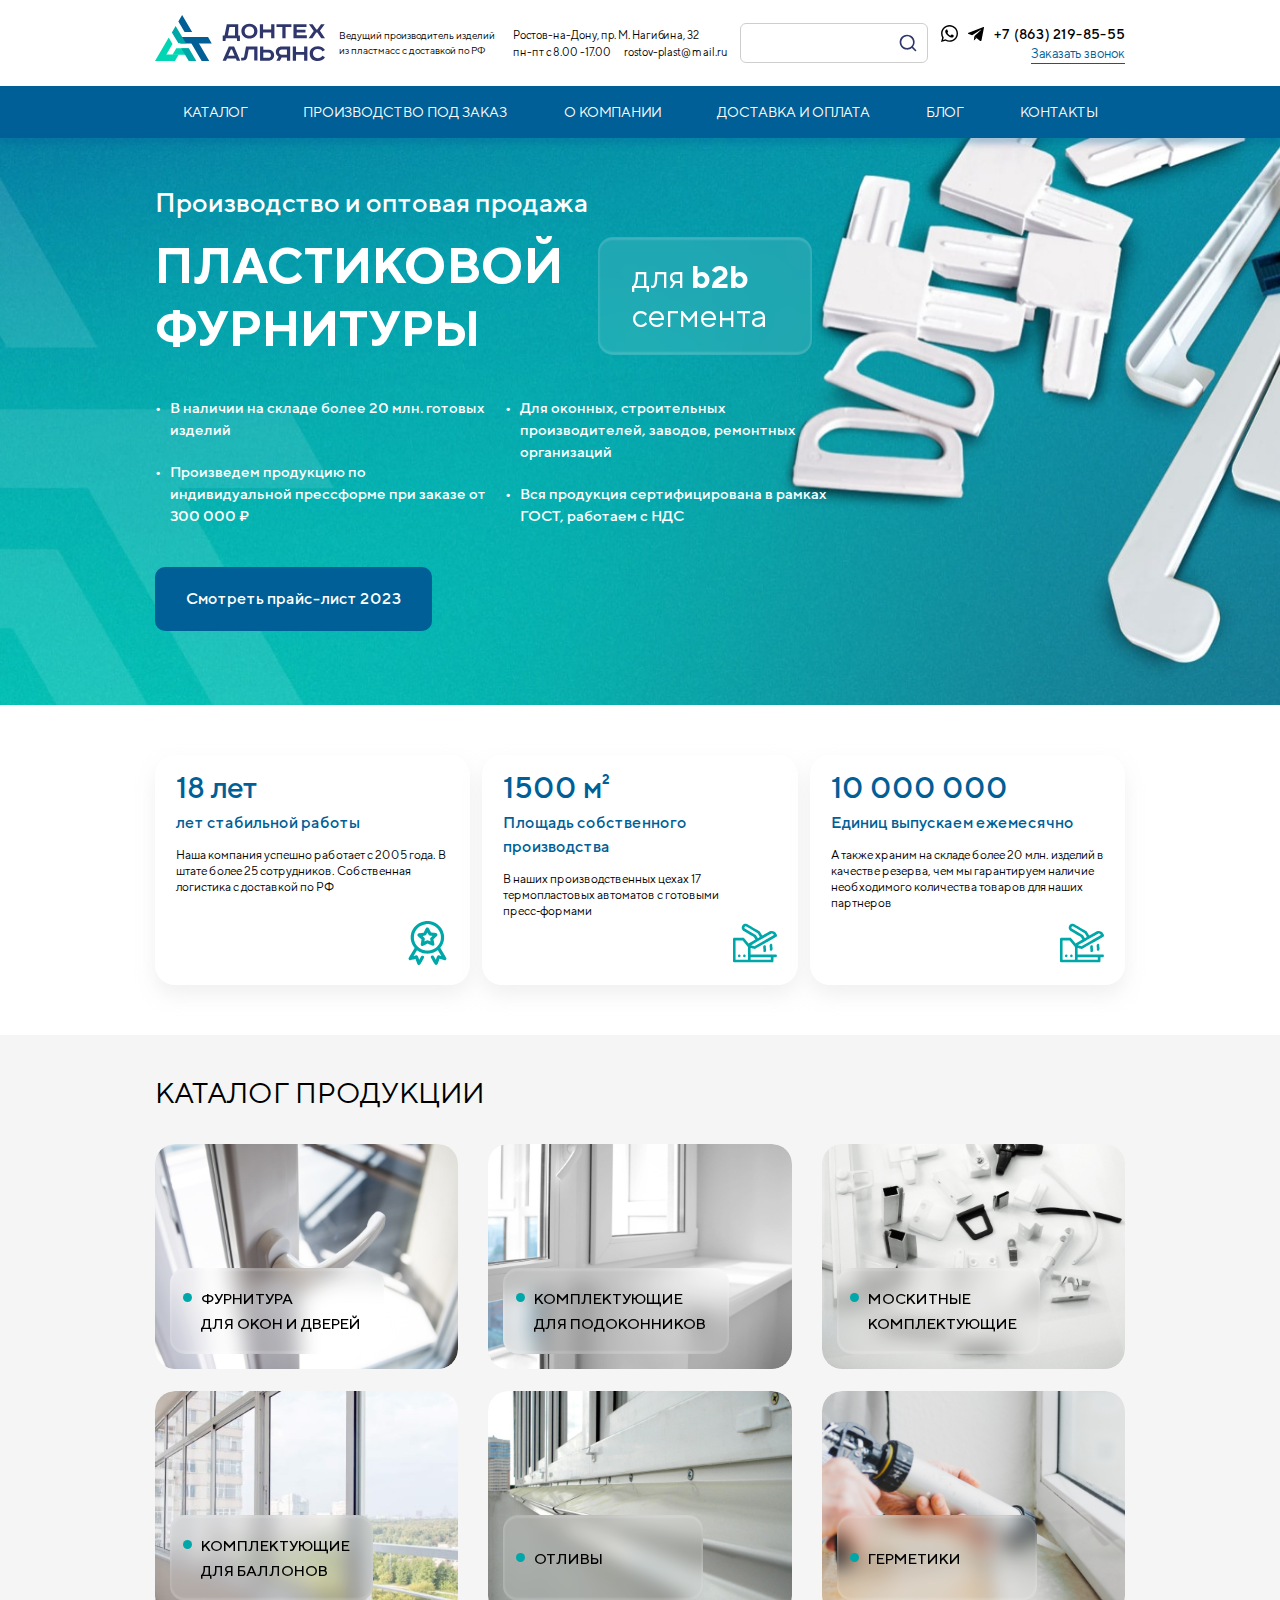
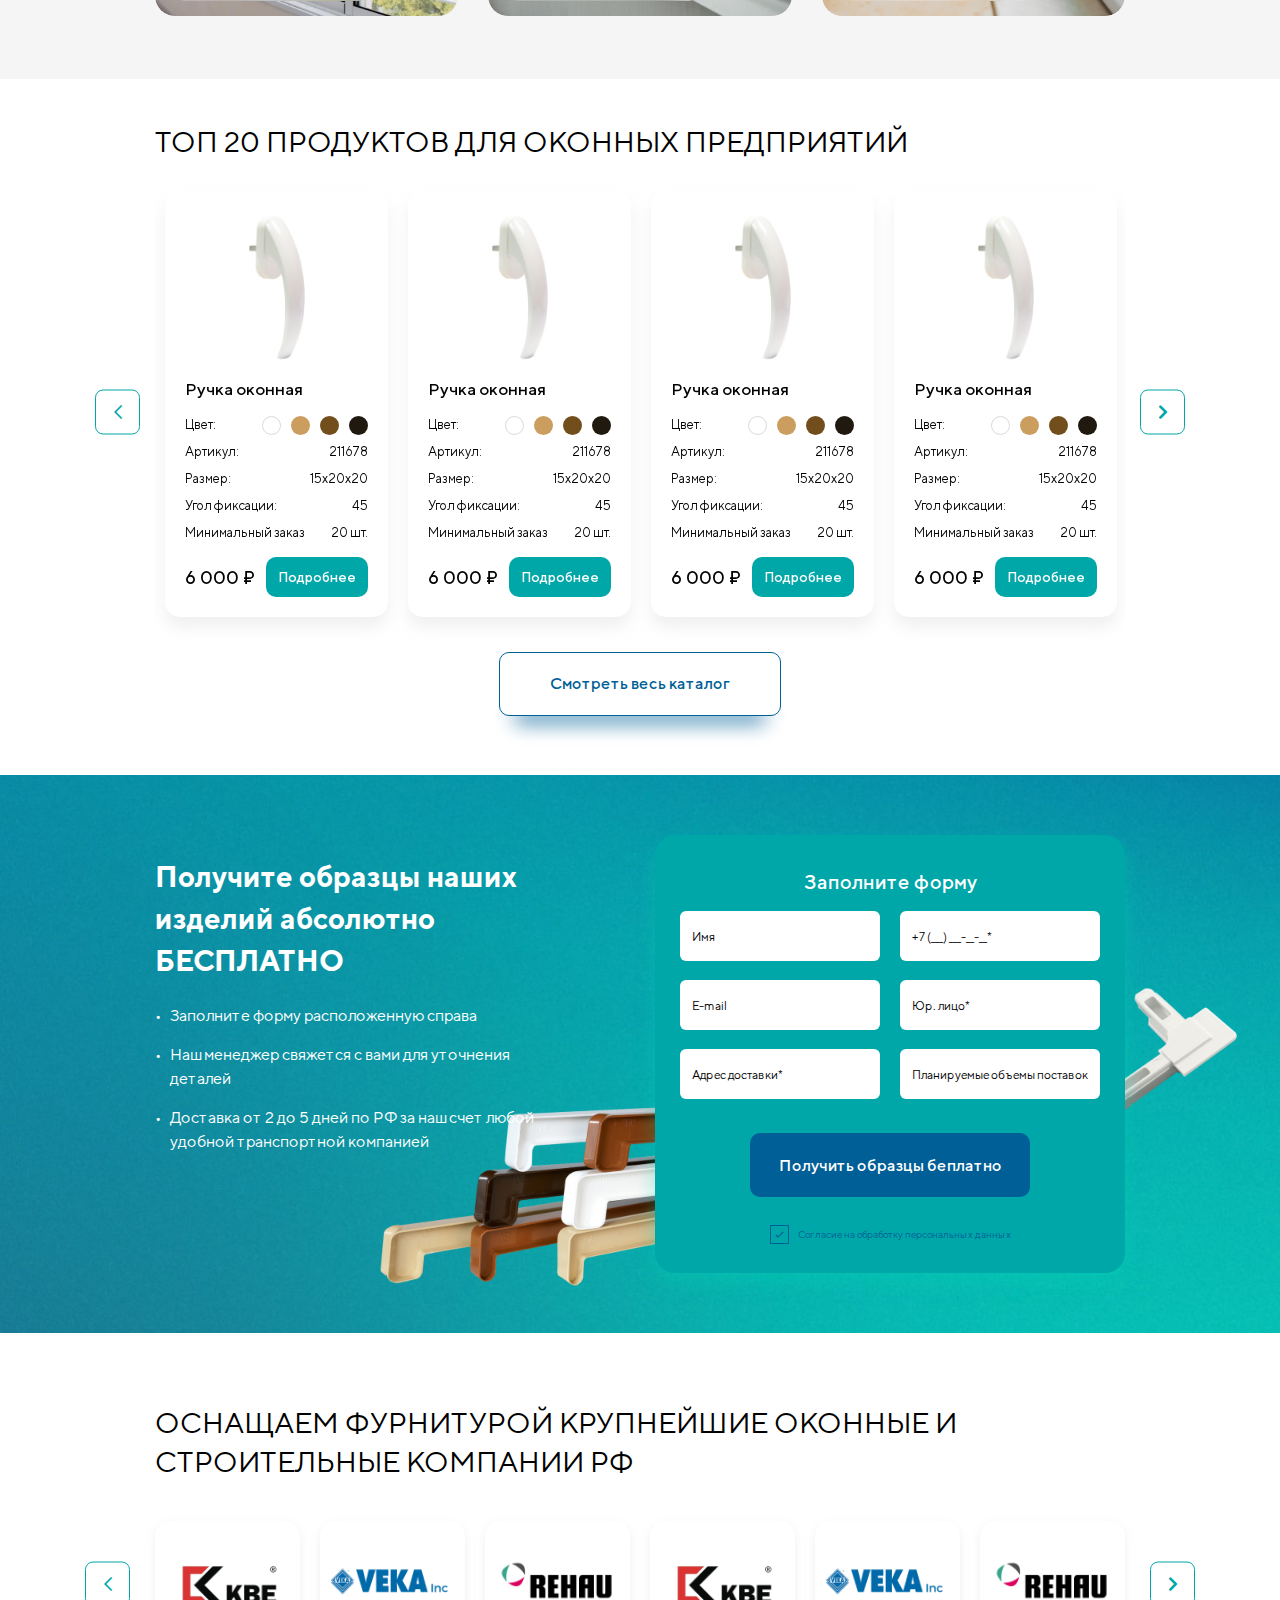
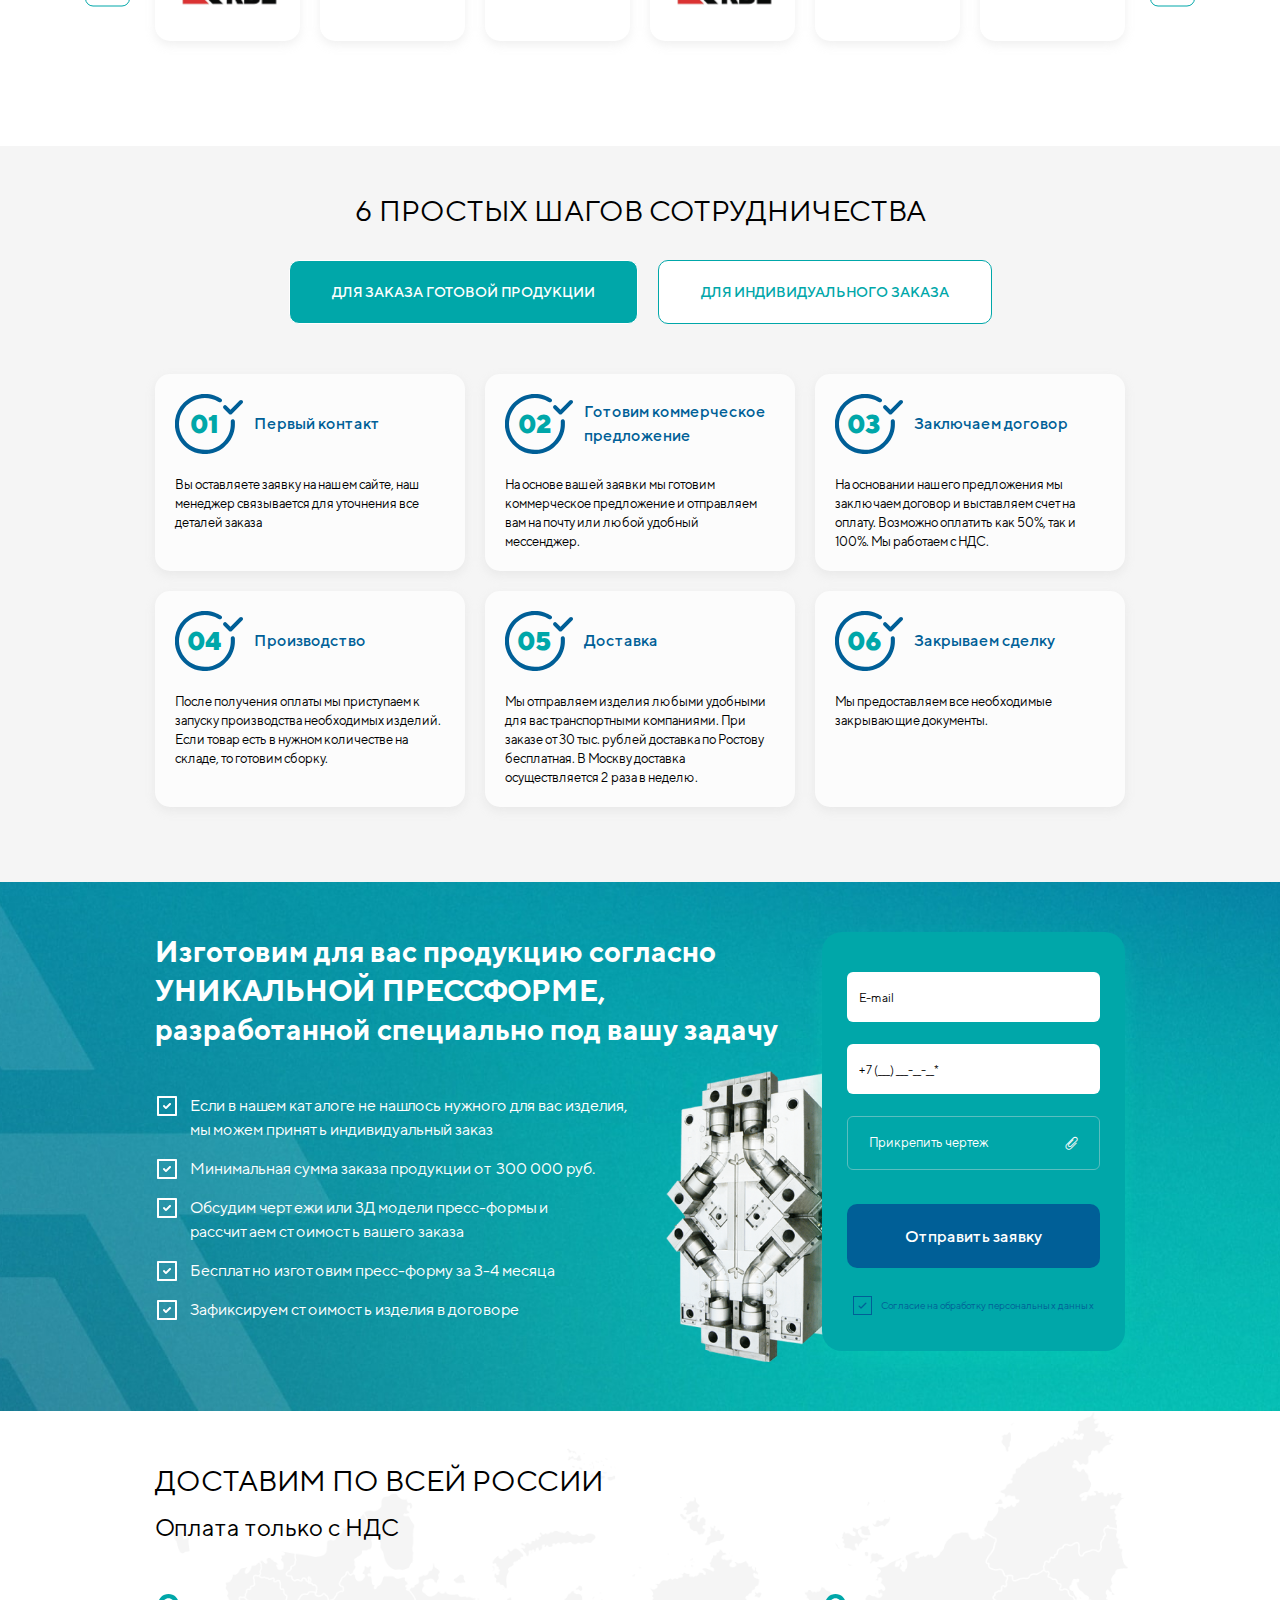
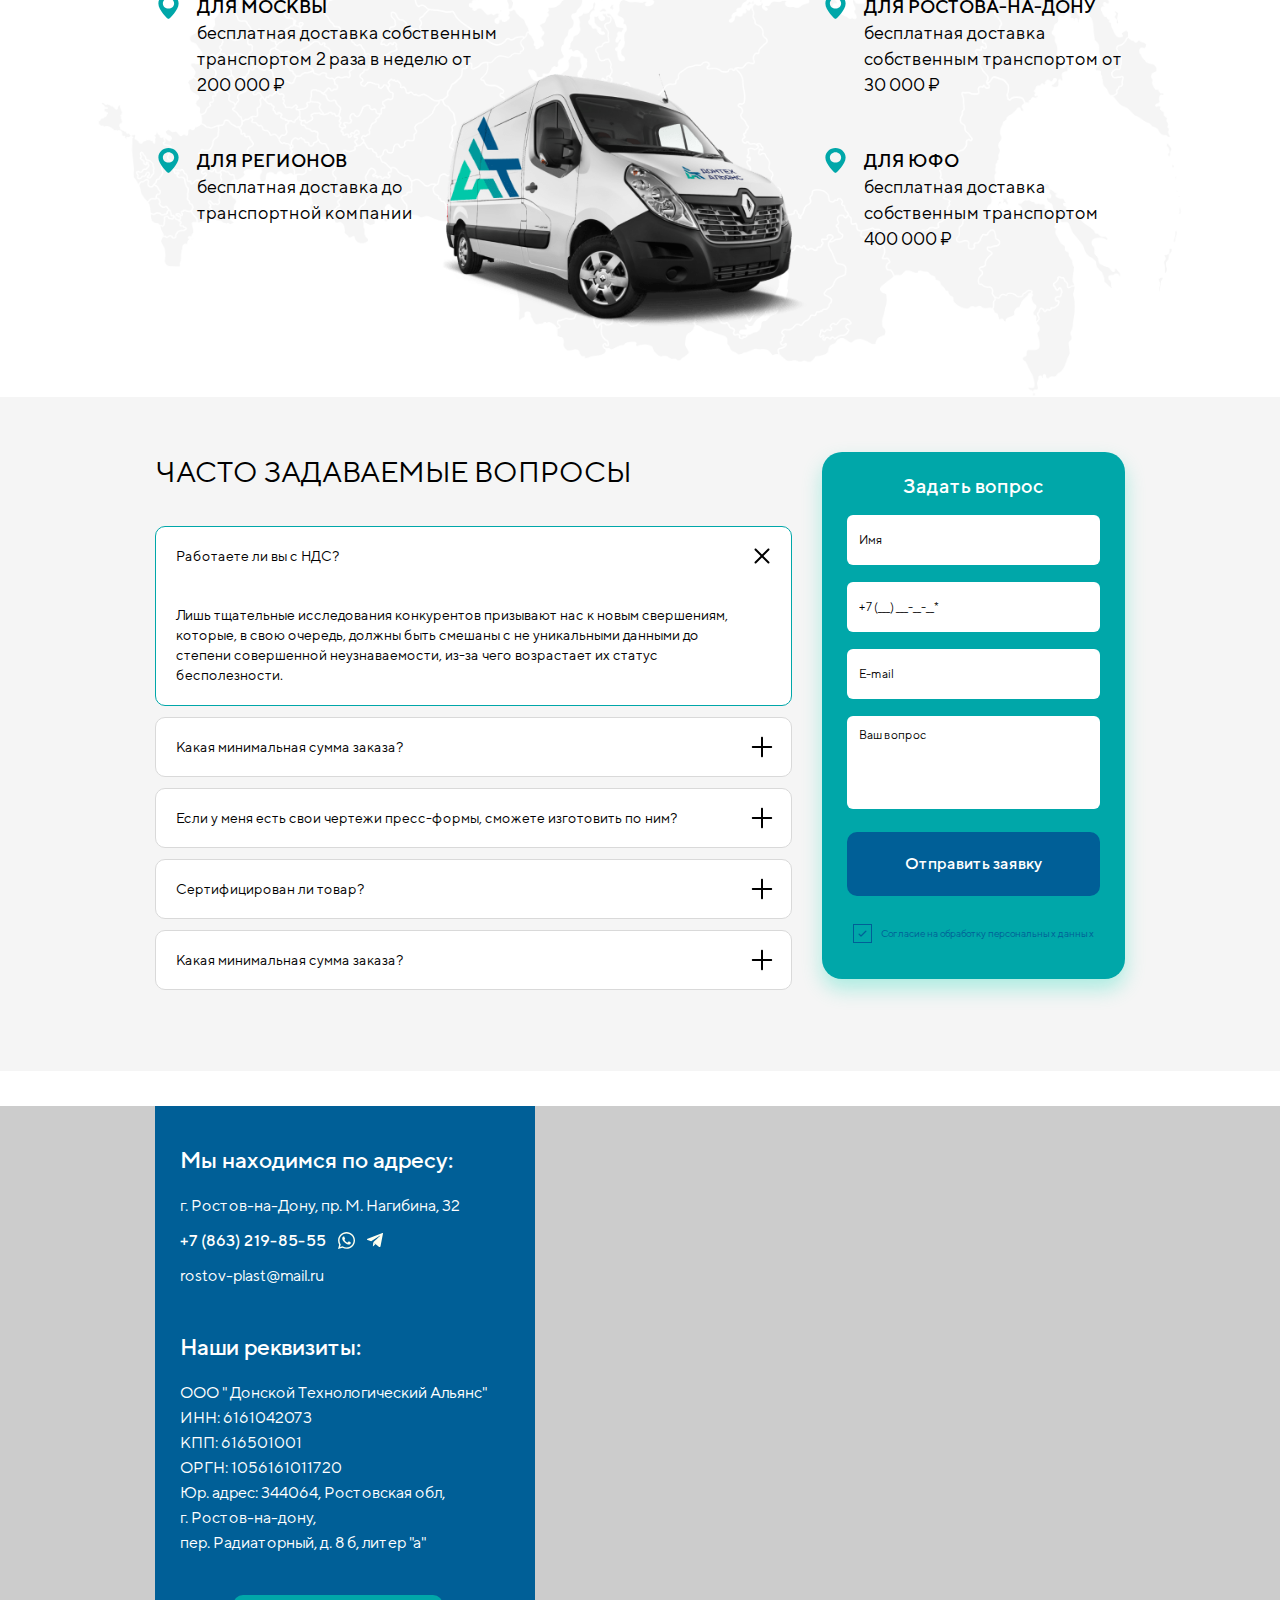
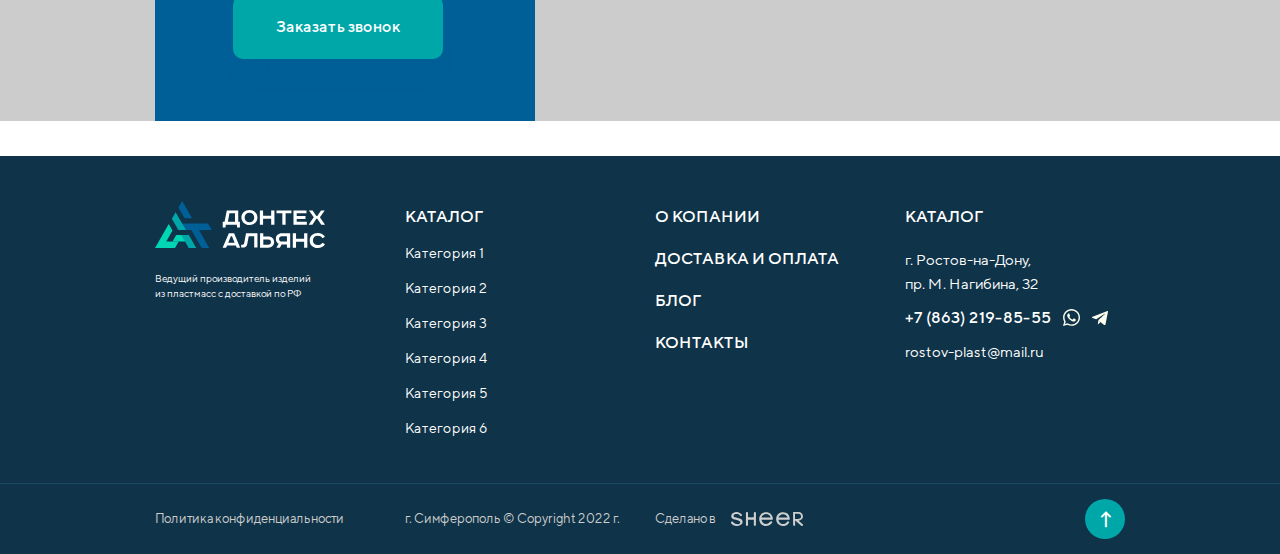
==== commit 7478955d: "Add files via upload" ====
--- a/index.html
+++ b/index.html
@@ -18,8 +18,8 @@
 	<link rel="stylesheet" href="libs/slick-1.5.9/slick/slick.css" />
 	<link rel="stylesheet" href="libs/slick-1.5.9/slick/slick-theme.css" />
 	<link rel="stylesheet" href="css/fonts.css" />
-	<link rel="stylesheet" href="css/main.css?ver=1.1" />
-	<link rel="stylesheet" href="css/media.css?ver=1.1" />
+	<link rel="stylesheet" href="css/main.css?ver=1.3" />
+	<link rel="stylesheet" href="css/media.css?ver=1.3" />
 </head>
 <body>
 
@@ -624,7 +624,7 @@
 										<div class="title-min">Производство</div>
 									</div>
 									<p>После получения оплаты мы приступаем к запуску производства необходимых изделий. Если товар есть в нужном количестве на складе, то готовим сборку.</p>
-								</div>
+								</div>  
 							</div>
 							<div class="col-lg-4 col-md-6">
 								<div class="item-step">
@@ -718,11 +718,11 @@
 					<div class="col-lg-4 col-md-6">
 						<div class="item-delivery">
 							<div class="item-delivery__title">Для Ростова-на-Дону</div>
-							<p>бесплатная доставка собственным транспортом от 30 000 ₽ </p>
+							<p>бесплатная доставка собственным транспортом от <span>30 000 ₽</span></p>
 						</div>
 						<div class="item-delivery">
 							<div class="item-delivery__title">Для ЮФО</div>
-							<p>бесплатная доставка собственным транспортом 400 000 ₽ </p>
+							<p>бесплатная доставка собственным транспортом <span>400 000 ₽</span> </p>
 						</div>
 					</div>
 				</div>
@@ -909,7 +909,7 @@
 <script src="libs/scroll2id/PageScroll2id.min.js"></script>
 <script src="libs/mask/jquery.maskedinput.js"></script>
 <script src="libs/jQueryFormStyler-master/jquery.formstyler.min.js"></script>
-<script src="js/common.js?ver=1.1"></script>
+<script src="js/common.js?ver=1.3"></script>
 <script src="https://api-maps.yandex.ru/2.1/?lang=ru_RU"></script>
 <script>
 	$(document).ready(function() {
--- a/css/main.css
+++ b/css/main.css
@@ -830,10 +830,10 @@
 	display: flex;
 	align-items: center;
 	justify-content: center;
-}
+} 
 .tabs a {
 	height: 64px;
-	padding: 0 42px;
+	padding: 0 42px; 
 	background: #FFFFFF;
 	border: 1px solid #00A7A9;
 	border-radius: 10px;
@@ -1266,26 +1266,26 @@
 	display: none;
 }
 .slick-dots {
-  bottom: 0;
-  left: 0;
-  width: 100%;
+	bottom: 0;
+	left: 0;
+	width: 100%;
 }
 .slick-dots li {
-  width: 10px;
-  height: 10px;
+	width: 10px;
+	height: 10px;
 }
 .slick-dots li button {
-  width: 10px;
-  height: 10px;
-  background-color: #005F97;
-  border-radius: 50%;
-  padding: 0;
-  border: none;
-  transition: all 0.3s;
+	width: 10px;
+	height: 10px;
+	background-color: #005F97;
+	border-radius: 50%;
+	padding: 0;
+	border: none;
+	transition: all 0.3s;
 }
 .slick-dots li button:hover,
 .slick-dots li.slick-active button {
-    background: #00A7A9;
+	background: #00A7A9;
 }
 /*Style Sandwich*/
 .sandwich span {
@@ -1358,4 +1358,5 @@
 }
 .header-bottom__mobile {
 	display: none;
-}+}
+
--- a/css/media.css
+++ b/css/media.css
@@ -1,5 +1,5 @@
 /*==========  Desktop First Method  ==========*/
-@media only screen and (max-width : 1310px) {
+@media only screen and (max-width : 1700px) {
 	body {
 		font-size: 15px;
 		line-height: 25px;
@@ -42,7 +42,7 @@
 		font-size: 16px;
 		line-height: 24px;
 		margin-bottom: 25px;
-		max-width: 760px;
+		max-width: 735px;
 	}
 	.billbord {
 		padding-top: 50px;
@@ -147,8 +147,203 @@
 		font-size: 23px;
 		line-height: 38px;
 	}
-}
-
+	.item-partner {
+		height: 120px;
+	}
+	.footer__contacts {
+		font-size: 16px;
+		line-height: 25px;
+	}
+	.item-catalog__image {
+		height: 165px;
+	}
+	.item-step {
+		padding: 24px;
+		font-size: 13px;
+		line-height: 19px;
+	}
+	.steps {
+		padding-top: 45px;
+		padding-bottom: 60px;
+	}
+	.header-info a {
+		margin-left: 15px;
+	}
+}
+@media only screen and (max-width : 1310px) and (min-width : 1200px) {
+	.container {
+		max-width: 1000px;
+	}
+	.logo-descr {
+		font-size: 10px;
+		line-height: 15px;
+		margin-left: 14px;
+		max-width: 161px;
+	}
+	body {
+		font-size: 14px;
+		line-height: 22px;
+	}
+	.header-info {
+		font-size: 11px;
+		line-height: 17px;
+	}
+	.header-info a {
+		margin-left: 11px;
+	}
+	.search-form {
+		width: 188px;
+	}
+	.socials-simple li {
+		margin-right: 10px;
+	}
+	.title-min {
+		font-size: 16px;
+		line-height: 24px;
+	}
+	.item-advantage__title {
+		font-size: 30px;
+		line-height: 36px;
+	}
+	.item-advantage {
+		padding: 14px 21px;
+		padding-bottom: 66px;
+		font-size: 12px;
+		line-height: 16px;
+	}
+	.row_advantages {
+		margin: 0 -6px;
+	}
+	.row_advantages > div {
+		padding: 0 6px;
+	}
+	.list-billbord {
+		font-size: 15px;
+		line-height: 22px;
+		margin-bottom: 20px;
+		max-width: 685px;
+	}
+	.title-billbord {
+		font-size: 50px;
+		line-height: 63px;
+	}
+	.billbord__wrap .title-billbord {
+		max-width: 419px;
+	}
+	.item-category {
+		height: 225px;
+	}
+	.item-category__name {
+		min-width: 200px;
+		padding-left: 30px;
+		padding-right: 22px;
+		font-size: 15px;
+		line-height: 25px;
+	}
+	.feature-catalog {
+		font-size: 13px;
+		margin-bottom: 5px;
+	}
+	.item-catalog__title {
+		font-size: 17px;
+		line-height: 22px;
+	}
+	.title-block {
+		font-size: 29px;
+		line-height: 42px;
+	}
+	.form-samples .title-block {
+		padding-bottom: 23px;
+	}
+	.form-block {
+		padding: 33px 25px;
+	}
+	.item-form textarea, 
+	.item-form input {
+		padding: 0 12px;
+		font-size: 12px;
+	}
+	.item-partner {
+		height: 120px;
+	}
+	.item-step__value {
+		width: 68px;
+		height: 60px;
+		font-size: 26px;
+		line-height: 36px;
+	}
+	.item-step {
+		padding: 20px;
+		font-size: 13px;
+		line-height: 19px;
+	}
+	.steps {
+		padding-top: 45px;
+		padding-bottom: 55px;
+	}
+	.list-block {
+		font-size: 16px;
+		line-height: 24px;
+	}
+	.form-scheme .list-block {
+		max-width: 480px;
+	}
+	.list-block li {
+		margin-bottom: 15px;
+	}
+	.title-section {
+		font-size: 29px;
+		line-height: 39px;
+	}
+	.image-scheme {
+		top: 15px;
+		transform: scale(0.7);
+	}
+	.checkbox {
+		font-size: 10px;
+		line-height: 12px;
+	}
+	.form-block_page {
+		padding: 40px 25px;
+	}
+	.image-delivery img {
+		max-width: 515px;
+	}
+	.image-delivery {
+		margin-top: 78px;
+	}
+	.item-question__head {
+		padding: 12px;
+		padding-left: 20px;
+	}
+	.item-question__content {
+		padding: 20px;
+		padding-right: 50px;
+	}
+	.title-form {
+		font-size: 20px;
+		line-height: 28px;
+		padding-bottom: 15px;
+	}
+	.item-form textarea {
+		padding-top: 10px;
+	}
+	.contacts-block {
+		font-size: 16px;
+		padding-top: 35px;
+		padding-left: 25px;
+		padding-right: 20px;
+		width: 380px;
+	}
+	.footer__contacts {
+		font-size: 15px;
+		line-height: 24px;
+	}
+	.footer-bottom {
+		font-size: 13px;
+		line-height: 18px;
+	}
+}
 /* Large Devices, Wide Screens */
 @media only screen and (max-width : 1200px) {
 	.header__wrapper .header-info {
@@ -299,6 +494,7 @@
 	}
 	.advantages {
 		padding: 30px 0;
+		padding-top: 20px;
 	}
 	.slider-partners .slick-prev,
 	.slider-catalog .slick-prev {
@@ -567,6 +763,10 @@
 		padding-top: 35px;
 		padding-bottom: 50px;
 	}
+	.catalog {
+		padding-top: 40px;
+		padding-bottom: 50px;
+	}
 }
 
 /* Extra Small Devices, Phones */
@@ -676,7 +876,9 @@
 @media only screen and (min-width : 1200px) {
 
 }
-@media (min-width: 1310px) {
+
+
+@media (min-width: 1700px) {
 	.container {
 		max-width: 1310px;
 	}
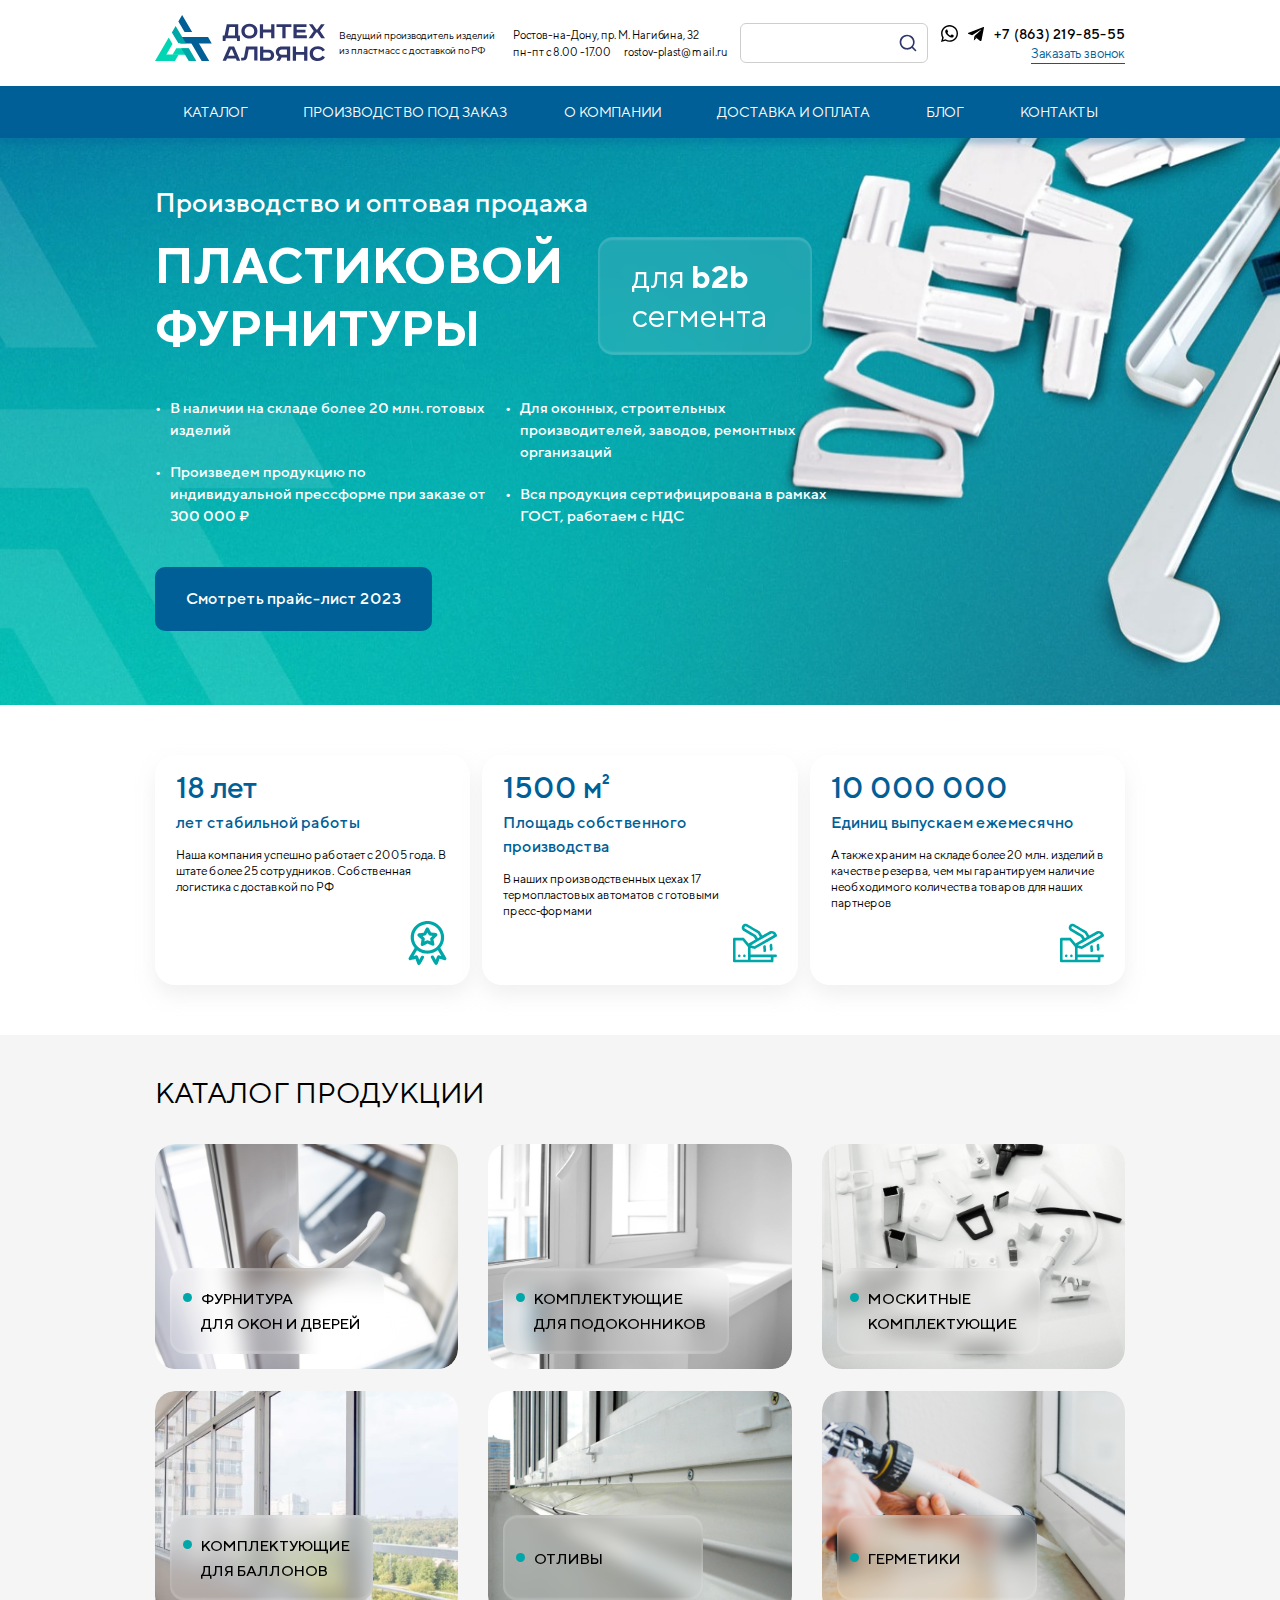
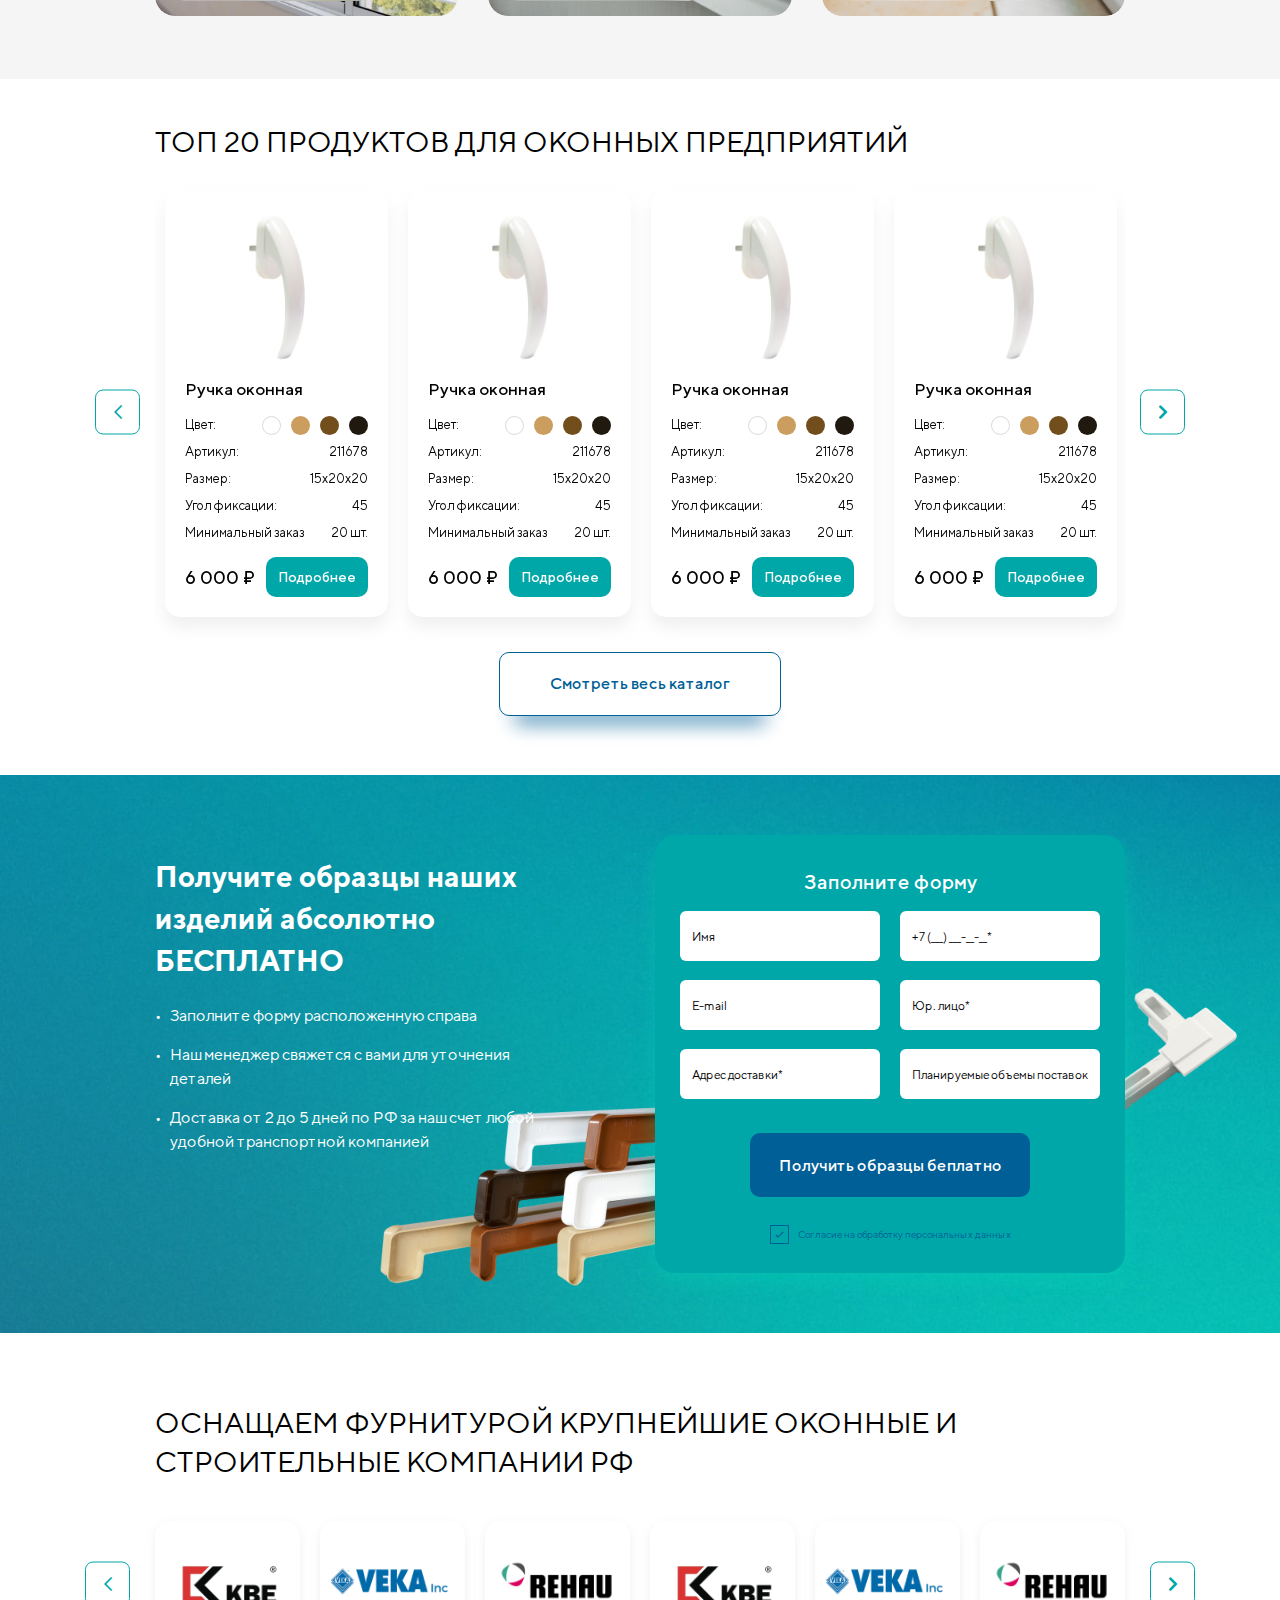
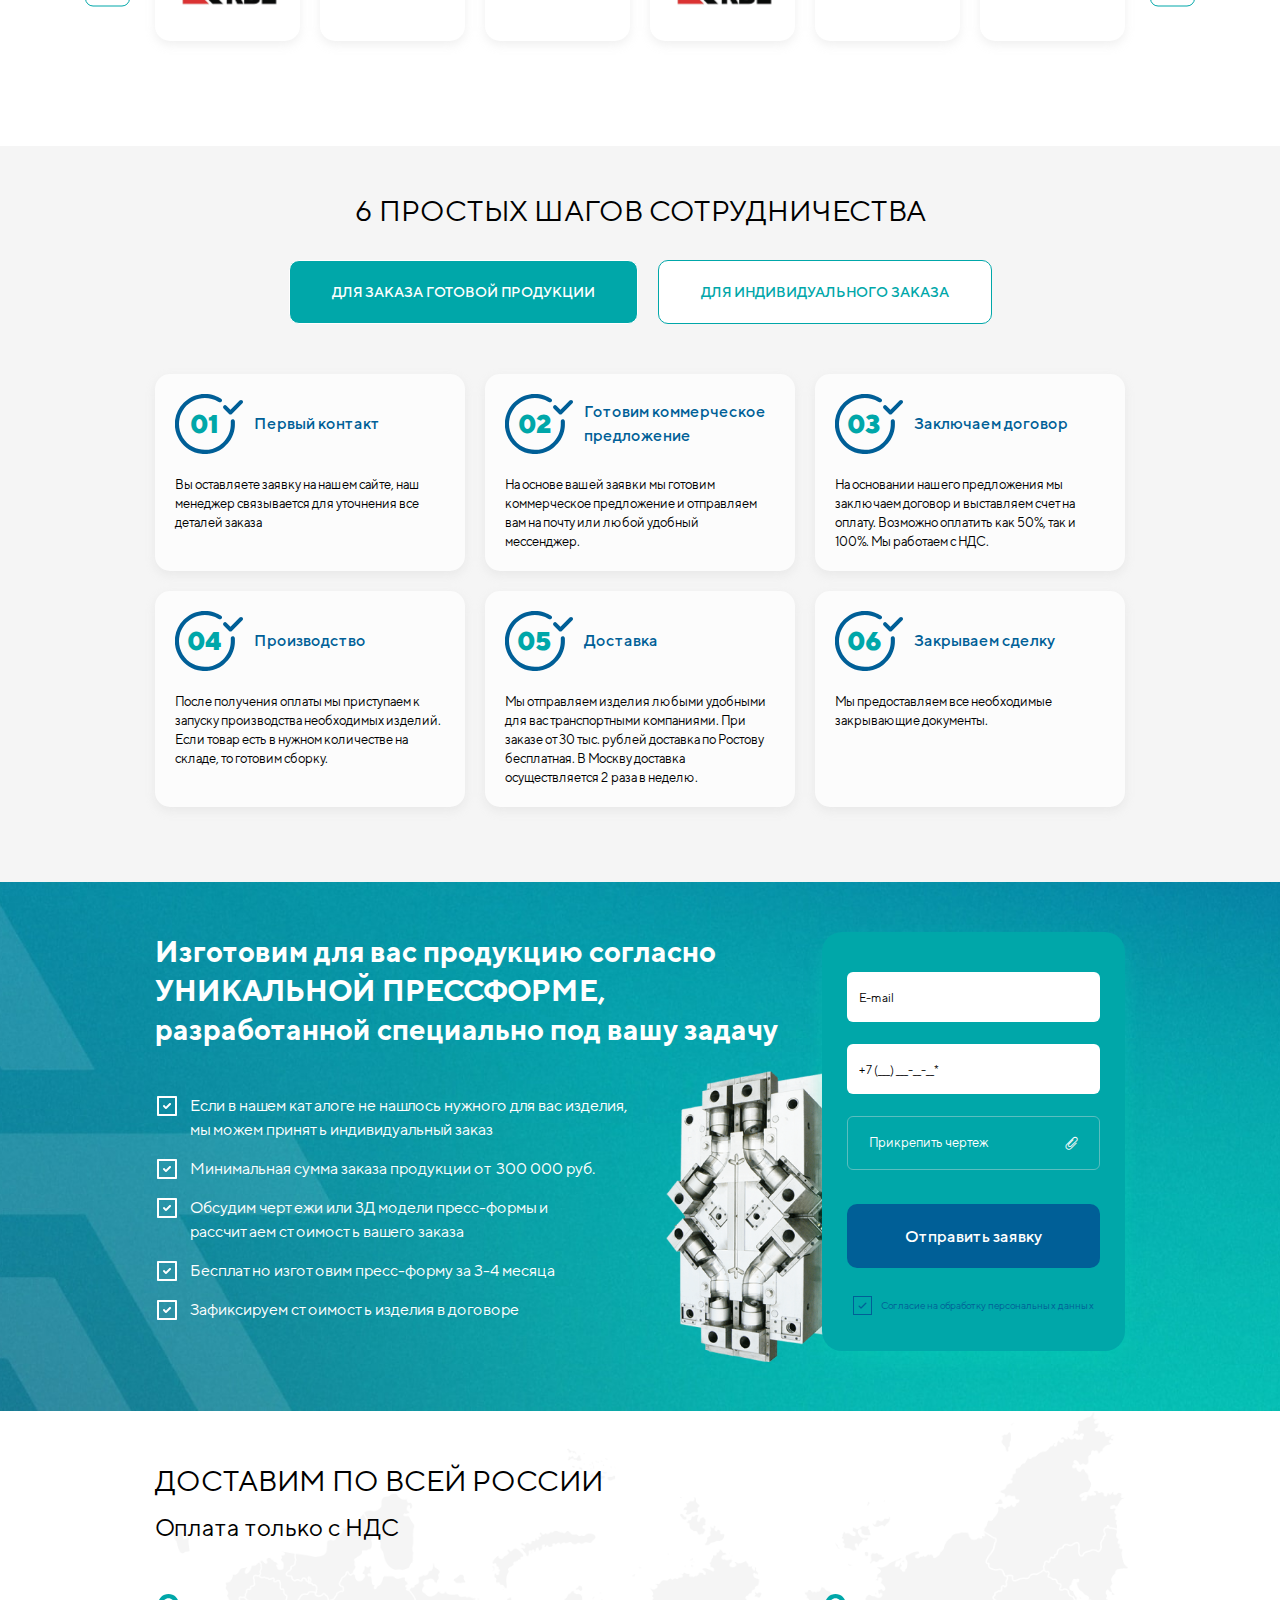
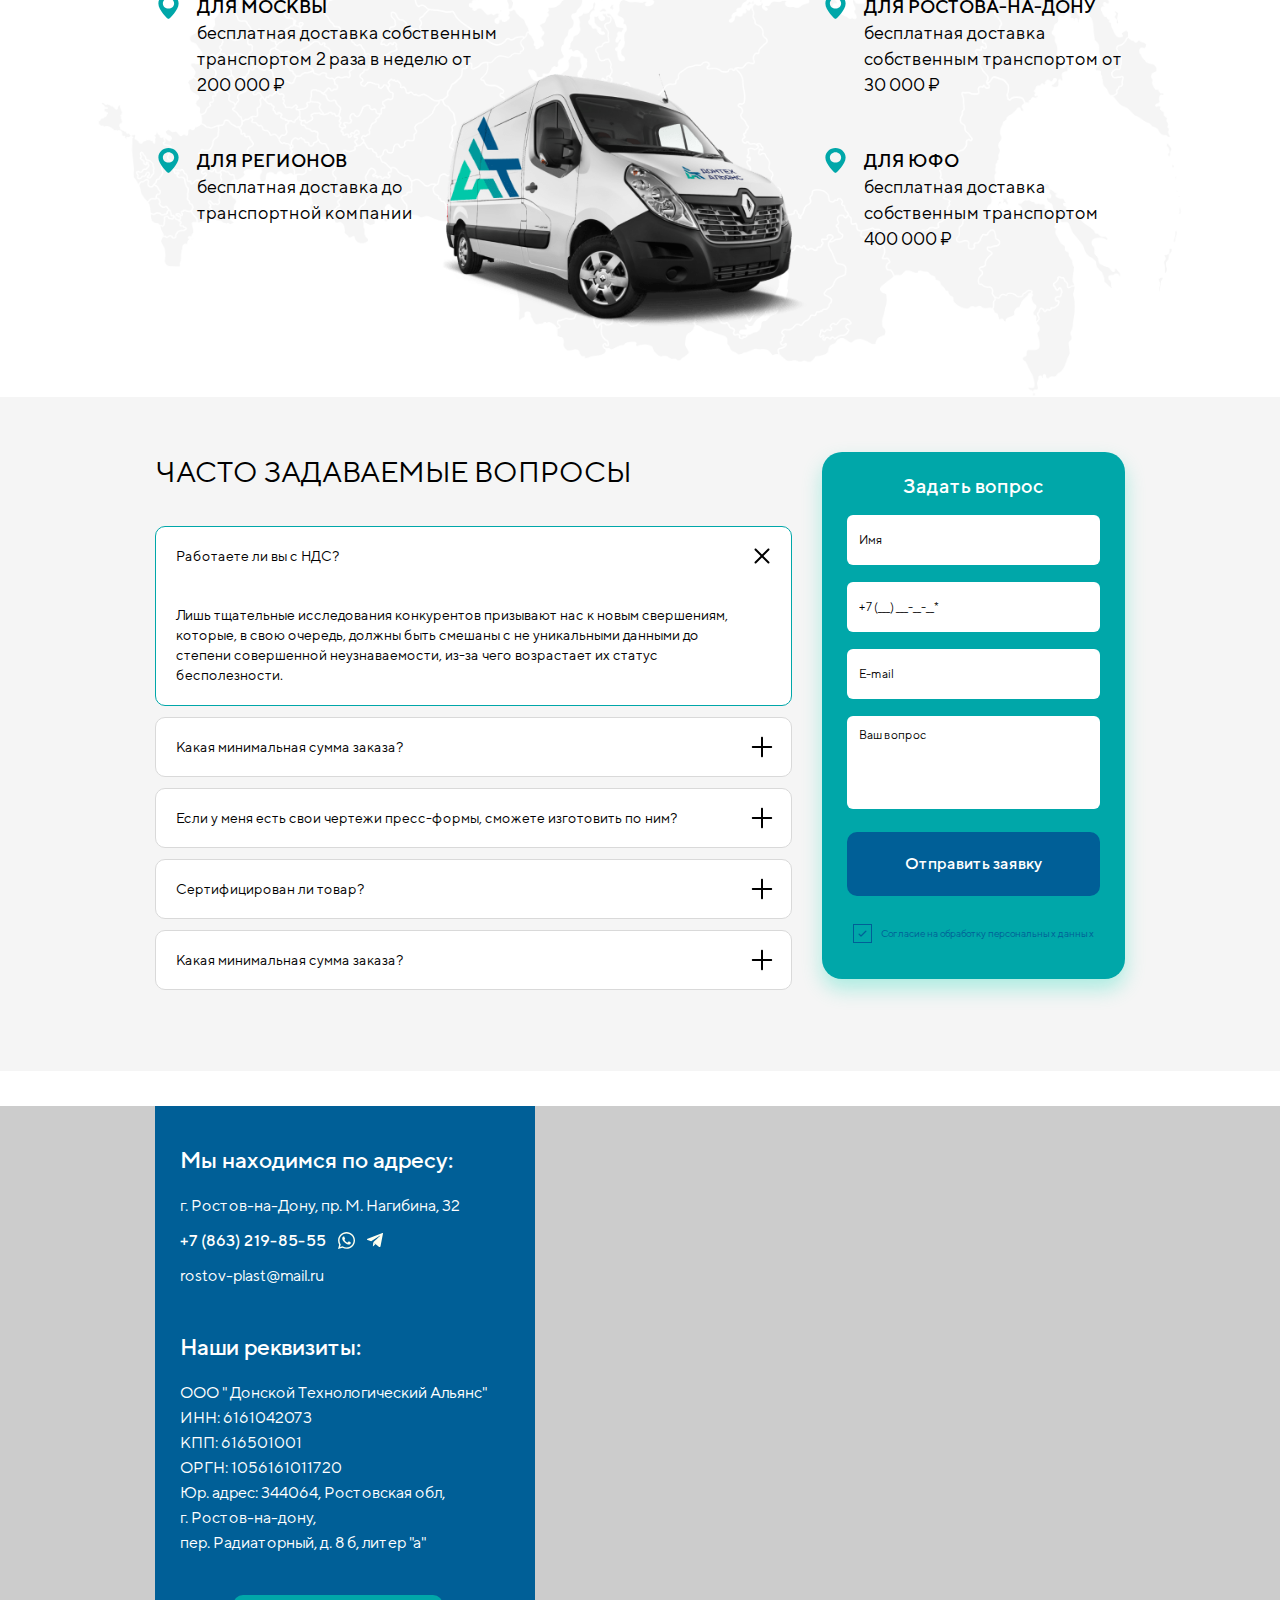
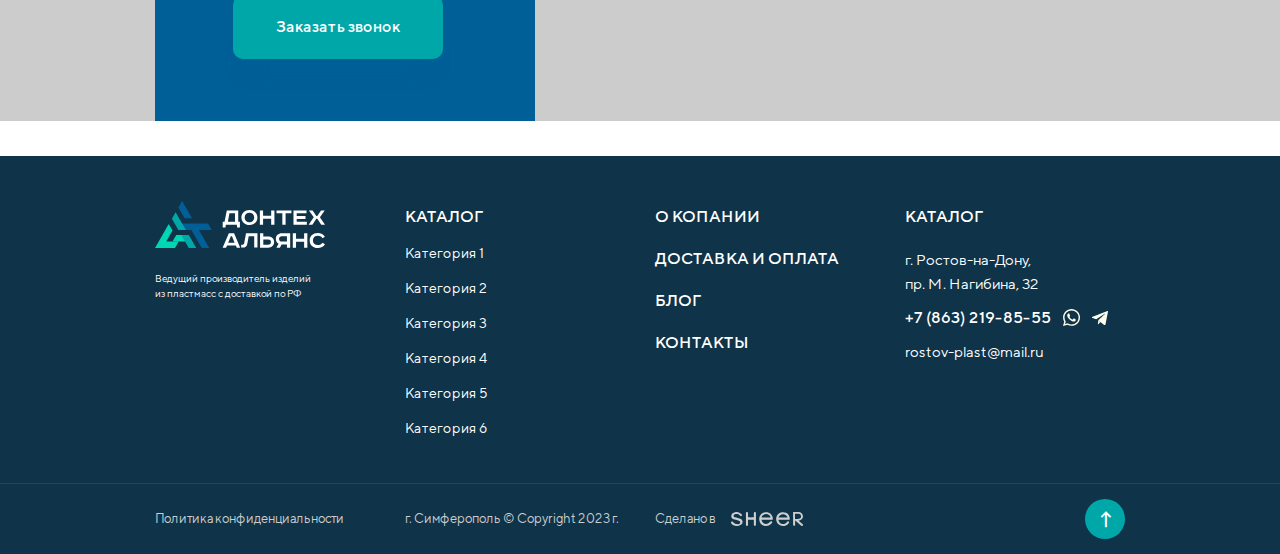
==== commit b40f0582: "Add files via upload" ====
--- a/index.html
+++ b/index.html
@@ -18,8 +18,8 @@
 	<link rel="stylesheet" href="libs/slick-1.5.9/slick/slick.css" />
 	<link rel="stylesheet" href="libs/slick-1.5.9/slick/slick-theme.css" />
 	<link rel="stylesheet" href="css/fonts.css" />
-	<link rel="stylesheet" href="css/main.css?ver=1.3" />
-	<link rel="stylesheet" href="css/media.css?ver=1.3" />
+	<link rel="stylesheet" href="css/main.css?ver=1.5" />
+	<link rel="stylesheet" href="css/media.css?ver=1.5" />
 </head>
 <body>
 
@@ -50,7 +50,7 @@
 								<li><a href="#"><img src="img/wp.svg" alt="alt"></a></li>
 								<li><a href="#"><img src="img/tg.svg" alt="alt"></a></li>
 							</ul>
-							<a href="tel:+78632198555" class="phone-main">+7 (863) 219-85-55</a>
+							<a href="tel:+78632198555" class="phone-main"><i class="fas fa-phone-alt"></i> +7 (863) 219-85-55</a>
 						</div>
 						<a href="#" class="link-simple">Заказать звонок</a>
 					</div>
@@ -85,13 +85,6 @@
 							<p>пн-пт с 8.00 -17.00 <a href="mailto:rostov-plast@mail.ru">rostov-plast@mail.ru</a></p>
 						</div>
 						<div class="header-contacts">
-							<div class="line-contacts">
-								<ul class="socials-simple">
-									<li><a href="#"><img src="img/wp.svg" alt="alt"></a></li>
-									<li><a href="#"><img src="img/tg.svg" alt="alt"></a></li>
-								</ul>
-								<a href="tel:+78632198555" class="phone-main">+7 (863) 219-85-55</a>
-							</div>
 							<a href="#" class="link-simple">Заказать звонок</a>
 						</div>
 					</div>
@@ -880,8 +873,8 @@
 						<div class="col-lg">
 							<a href="#">Политика конфиденциальности </a>
 						</div>
-						<div class="col-lg">
-							<p>г. Симферополь © Copyright  2022 г.</p>
+						<div class="col-lg"> 
+							<p>г. Симферополь © Copyright  2023 г.</p>
 						</div>
 						<div class="col-lg">
 							<div class="create">Сделано в <a href="#"><img src="img/copy.svg" alt="alt"></a></div>
@@ -909,7 +902,7 @@
 <script src="libs/scroll2id/PageScroll2id.min.js"></script>
 <script src="libs/mask/jquery.maskedinput.js"></script>
 <script src="libs/jQueryFormStyler-master/jquery.formstyler.min.js"></script>
-<script src="js/common.js?ver=1.3"></script>
+<script src="js/common.js?ver=1.5"></script>
 <script src="https://api-maps.yandex.ru/2.1/?lang=ru_RU"></script>
 <script>
 	$(document).ready(function() {
--- a/css/main.css
+++ b/css/main.css
@@ -695,6 +695,7 @@
 }
 .form-block .btn-main {
 	width: 280px;
+	max-width: 100%;
 	display: flex;
 	margin: 0 auto;
 	margin-top: 15px;
@@ -1228,7 +1229,7 @@
 	align-items: center;
 }
 .create a {
-	margin-left: 15px;
+	margin-left: 15px; 
 }
 .footer-bottom a {
 	color: #CECECE;
@@ -1359,4 +1360,6 @@
 .header-bottom__mobile {
 	display: none;
 }
-
+.phone-main i {
+	display: none;
+}--- a/css/media.css
+++ b/css/media.css
@@ -168,6 +168,13 @@
 	}
 	.header-info a {
 		margin-left: 15px;
+	}
+	.form-block {
+		padding: 40px 40px;
+	}
+	.item-form textarea, .item-form input {
+		padding-left: 15px;
+		padding-right: 15px;
 	}
 }
 @media only screen and (max-width : 1310px) and (min-width : 1200px) {
@@ -569,8 +576,12 @@
 		align-items: center;
 		justify-content: space-between;
 		margin: 0;
-		padding: 10px 0;
-		border-bottom: 1px solid #fff;
+		padding: 7px 0;
+		padding-right: 15px;
+	}
+	.footer__nav_big, .footer__title {
+		font-size: 14px;
+		line-height: 21px;
 	}
 	.footer .logo-wrap {
 		margin-bottom: 10px;
@@ -667,12 +678,38 @@
 	.contacts-block .btn-main {
 		left: -5px;
 	}
+
+	.phone-main {
+		font-size: 0;
+		line-height: 0;
+		margin-left: 15px;
+	}
+	.phone-main i {
+		font-size: 15px;
+		font-size: 25px;
+		color: #005F97;
+		display: inline-block;
+	}
+	.header__wrapper .header-contacts {
+		display: block;
+		margin-left: auto;
+		margin-right: 20px;
+	}
+	.header__wrapper .link-simple {
+		display: none;
+	}
+	.logo img {
+		width: 145px;
+	}
+	.header__wrapper {
+		padding: 13px 0;
+	}
 }
 
 /* Small Devices, Tablets */
 @media only screen and (max-width : 768px) {
 	.title-billbord {
-		font-size: 33px;
+		font-size: 33px; 
 		line-height: 46px;
 	}
 	.value-billbord {
@@ -831,13 +868,16 @@
 	}
 	.item-step__value {
 		width: 62px;
-		height: 54px;
+		height: 55px;
 		font-size: 23px;
 		line-height: 36px;
 		padding-right: 9px;
 	}
 	.categories .title-section {
 		padding-bottom: 0;
+	}
+	.title-block {
+		line-height: 35px;
 	}
 }
 
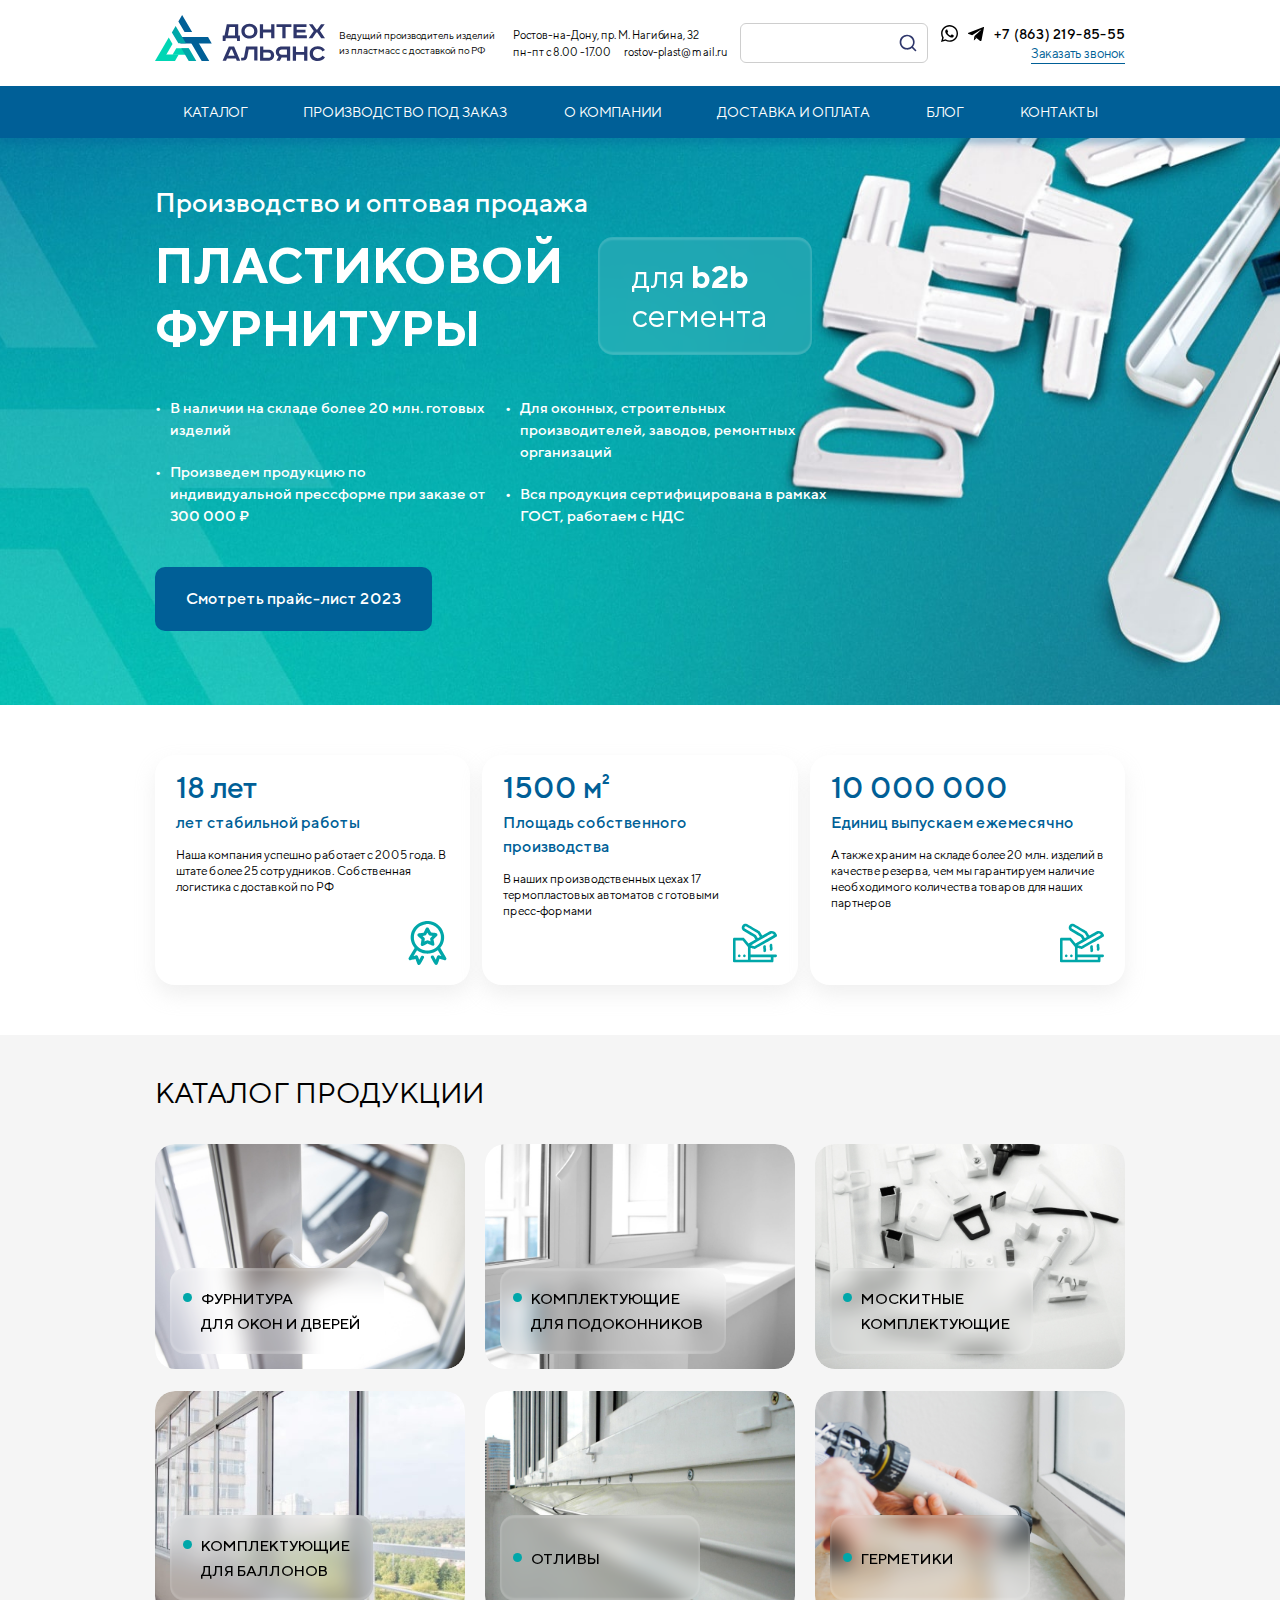
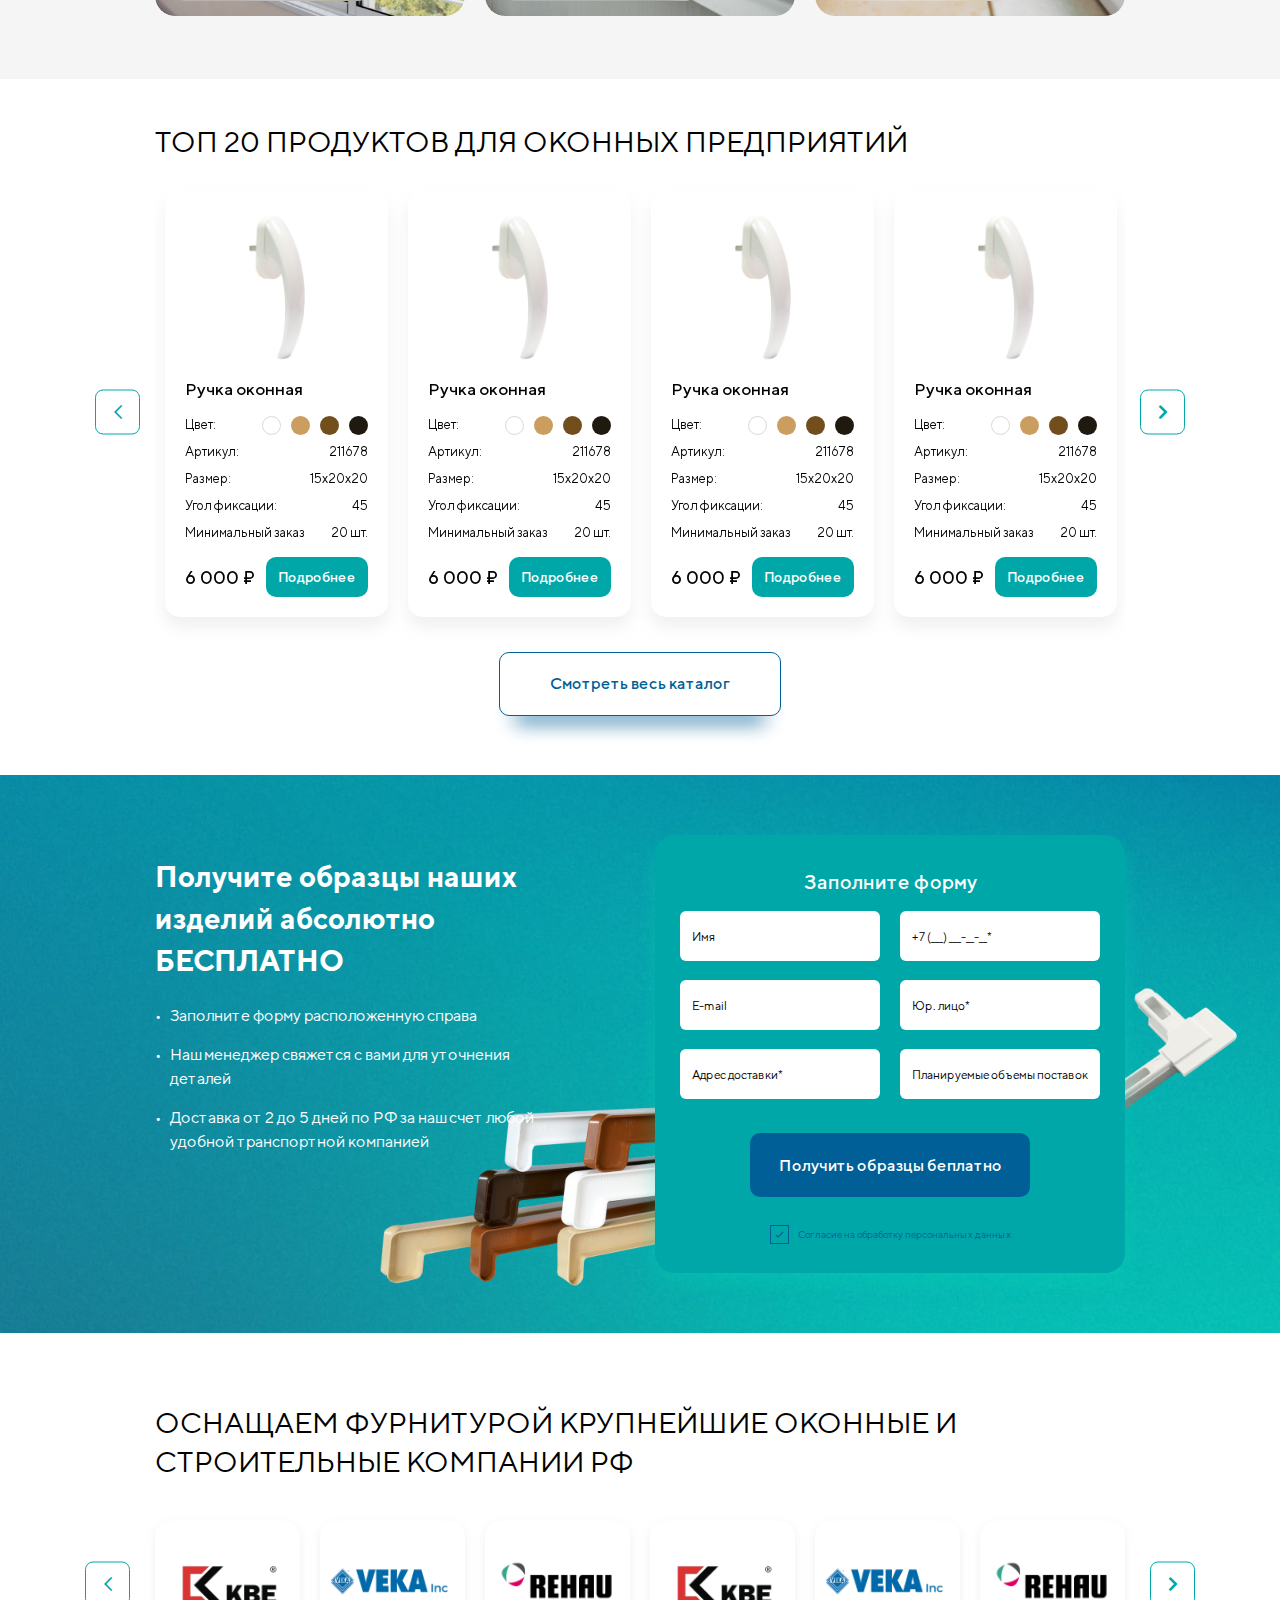
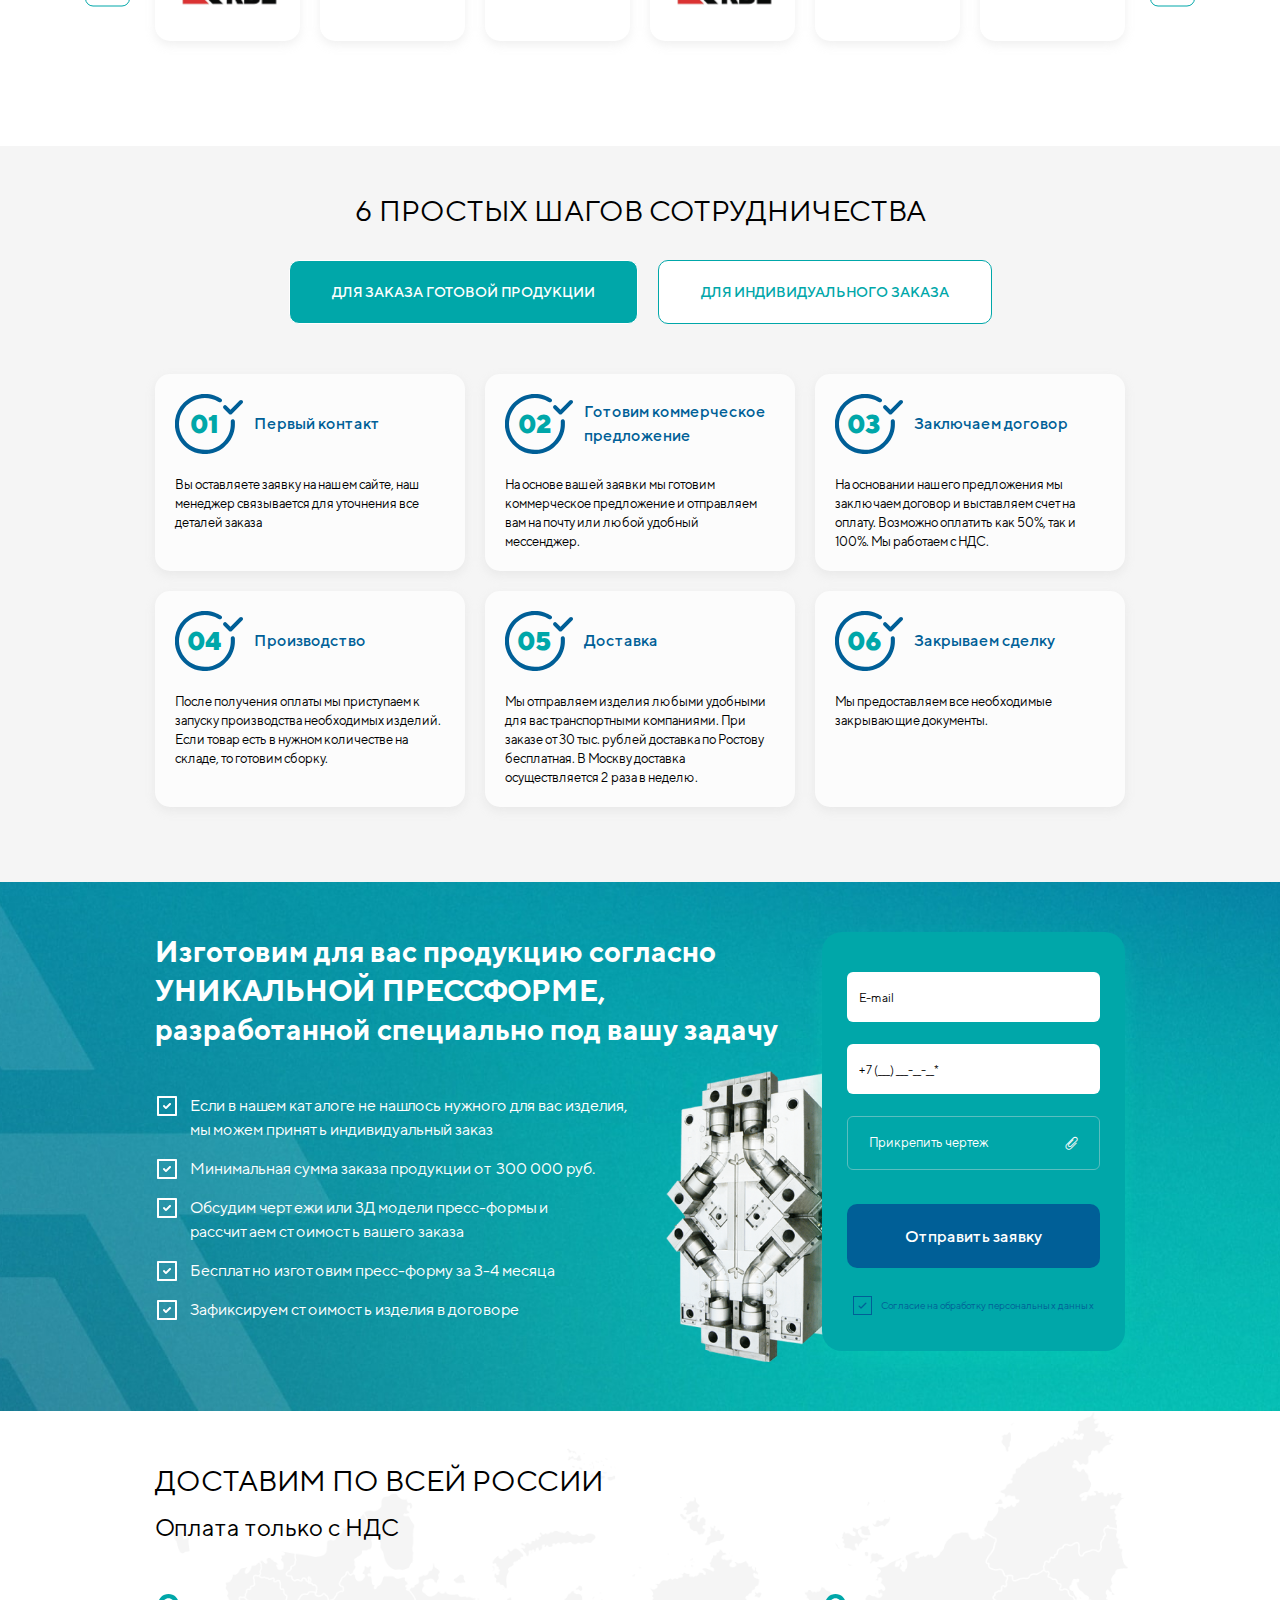
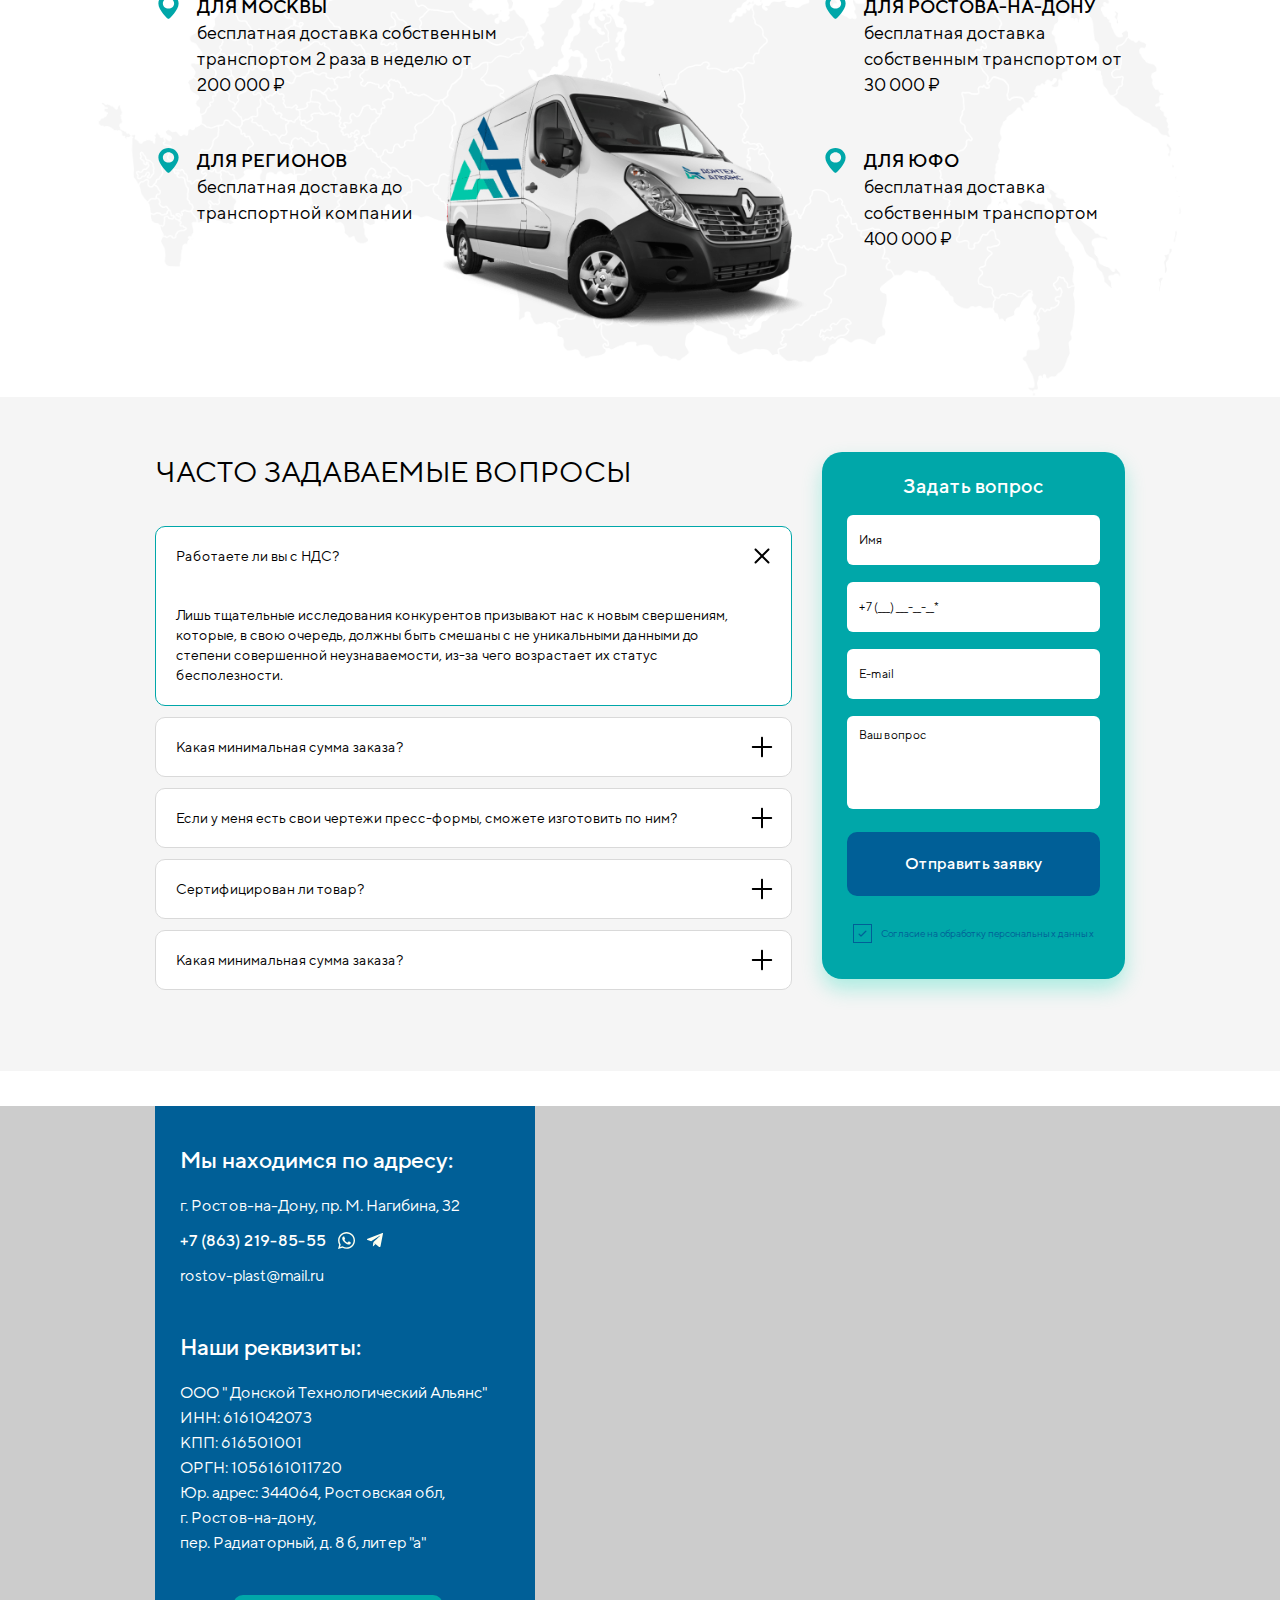
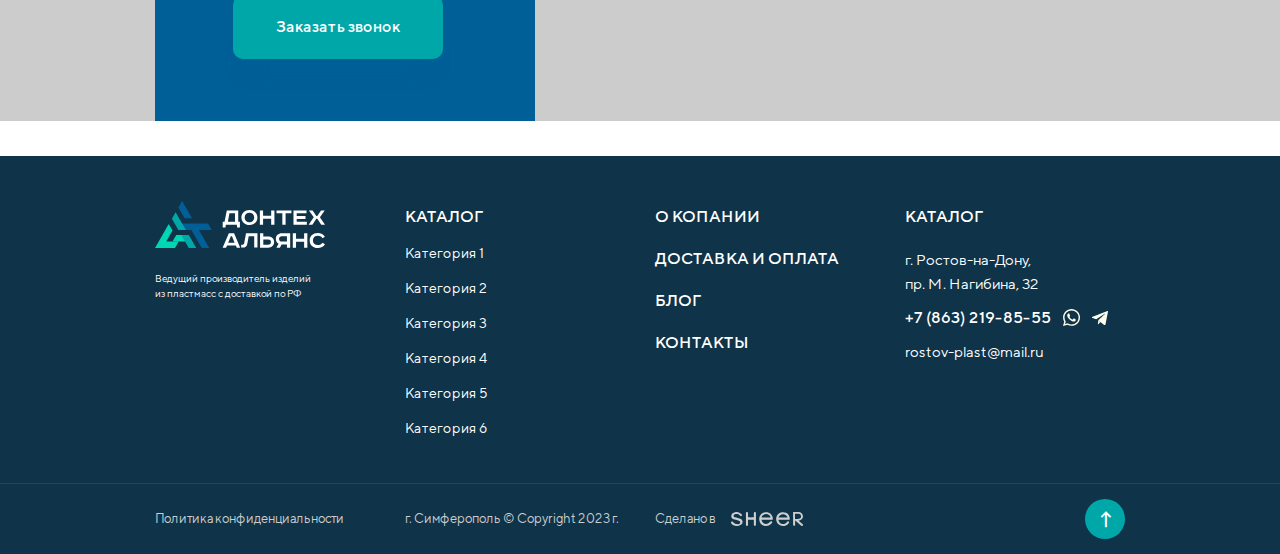
==== commit b1c232a3: "Add files via upload" ====
--- a/index.html
+++ b/index.html
@@ -149,7 +149,7 @@
 		<section class="categories">
 			<div class="container">
 				<h2 class="title-section">Каталог продукции</h2>
-				<div class="row">
+				<div class="row row_categories">
 					<div class="col-lg-4 col-md-6">
 						<a href="#" class="item-category">
 							<span class="item-category__image">
--- a/css/main.css
+++ b/css/main.css
@@ -64,7 +64,6 @@
 }
 .wrapper {
 	padding-top: 146px;
-	overflow: hidden;
 }
 a {
 	text-decoration: none;
@@ -540,6 +539,7 @@
 	width: 19px;
 	height: 19px;
 	margin-right: 10px;
+	position: relative;
 	flex: none;
 	border-radius: 50%;
 }
@@ -1362,4 +1362,416 @@
 }
 .phone-main i {
 	display: none;
+}
+.page-categories {
+	padding-top: 43px;
+}
+.row_categories {
+	margin: 0 -10px;
+}
+.row_categories > div {
+	padding: 0 10px;
+}
+.page-categories .row_categories > div:nth-child(7) .item-category__name {
+	font-size: 17px;
+	line-height: 26px;
+}
+.section-text h2 {
+	font-size: 24px;
+	line-height: 34px;
+	margin-bottom: 26px;
+	font-weight: 500;	
+}
+.section-text p {
+	margin-bottom: 20px;
+}
+.section-text {
+	padding-top: 65px;
+	padding-bottom: 30px;
+	line-height: 22px;
+}
+.breadcrumbs {
+	padding-top: 14px;
+	padding-bottom: 20px;
+	font-size: 12px;
+	line-height: 17px;
+	display: flex;
+	align-items: center;
+	flex-wrap: wrap;
+}
+.breadcrumbs a {
+	color: #000;
+	border-bottom: 1px solid transparent;
+}
+.breadcrumbs a:hover {
+	border-color: #000;
+}
+.breadcrumbs li::after {
+	content: "/";
+	margin: 0 10px;
+}
+.breadcrumbs li:last-child::after {
+	display: none;
+}
+.nav-catalog {
+	background: #F5F5F5;
+	line-height: 22px;
+	border-radius: 8px;
+	top: 140px;
+	max-height: calc(100vh - 140px);
+	position: sticky;
+	overflow: auto;
+}
+.nav-catalog a {
+	padding: 16px 16px;
+	border-radius: 8px;
+	display: block;
+	font-weight: 500;
+	color: #000;
+}
+.nav-catalog a:hover,
+.nav-catalog .active a {
+	background: #00A7A9;
+	color: #fff;
+}
+.page-catalog {
+	padding-bottom: 47px;
+}
+.page-catalog .title-section {
+	text-transform: none;
+}
+.row_catalog {
+	margin: 0 -10px;
+}
+.row_catalog > div {
+	padding: 0 10px;
+	margin-top: 20px;
+}
+.pager {
+	margin-top: 34px;
+	display: flex;
+	align-items: center;
+	justify-content: center;
+}
+.page-numbers {
+	margin: 0 10px;
+	font-weight: 500;
+	color: #000;
+}
+.page-numbers:hover,
+.page-numbers.current {
+	color: #005F97;
+}
+.prev.page-numbers,
+.next.page-numbers {
+	width: 45px;
+	height: 45px;
+	font-size: 16px;
+	color: #00a7a9 ;
+	background-color: #fff;
+	display: flex;
+	align-items: center;
+	justify-content: center;
+	border: 1px solid #00A7A9;
+	border-radius: 8px;
+	flex: none;
+	cursor: pointer;
+}
+.prev.page-numbers:hover,
+.next.page-numbers:hover {
+	background-color: #00A7A9;
+	color: #fff;
+}
+.prev.page-numbers {
+	margin-right: 100px;
+}
+.next.page-numbers {
+	margin-left: 100px;
+}
+.nav-catalog::-webkit-scrollbar {
+	-webkit-appearance: none;
+}
+.nav-catalog::-webkit-scrollbar:vertical {
+	width: 3px;
+}
+.nav-catalog::-webkit-scrollbar:horizontal {
+	height: 3px;
+}
+.nav-catalog::-webkit-scrollbar-thumb {
+	background-color: #333;
+	border-radius: 10px;
+}
+.nav-catalog::-webkit-scrollbar-track {
+	border-radius: 10px;
+	background-color: #ccc;
+}
+.btn-main_filter {
+	display: none;
+}
+.image-card {
+	height: 339px;
+	padding: 20px;
+	border: 1px solid #CECECE;
+	border-radius: 8px;
+	display: flex;
+	align-items: center;
+	justify-content: center;
+}
+.image-card img {
+	max-width: 100%;
+	max-height: 100%;
+}
+.card .feature-catalog {
+	font-size: 16px;
+}
+.card .feature-catalog span:first-child {
+	font-weight: 500;
+}
+.card .item-color {
+	width: 24px;
+	height: 24px;
+	cursor: pointer;
+	margin-right: 12px;
+}
+.card .item-color:last-child {
+	margin-right: 0;
+}
+.item-color::before {
+	position: absolute;
+	display: block;
+	content: " ";
+	top: 0;
+	left: 0;
+	width: 100%;
+	height: 100%;
+	transform: scale(0);
+	border: 1px solid rgba(0, 95, 151, 0.3);
+	border-radius: 50%;
+	transition: all 0.3s;
+}
+.item-color.active::before {
+	transform: scale(1.45);
+}
+.descr-card {
+	font-size: 14px;
+	line-height: 20px;
+	margin-top: 30px;
+}
+.info-card {
+	padding: 26px 50px;
+	padding-bottom: 34px;
+	line-height: 22px;
+	background: #F5F5F5;
+	border: 1px solid #FFFFFF;
+	border-radius: 8px;
+}
+.info-card__title,
+.info-card__value {
+	font-weight: 500;
+}
+.price-card {
+	font-size: 24px;
+	line-height: 34px;
+	font-weight: 500;
+}
+.info-card__descr {
+	padding-top: 22px;
+}
+.info-card .btn-main {
+	height: 52px;
+	padding: 0 10px;
+	width: 100%;
+	margin-top: 20px;
+}
+.info-card .btn-main::after {
+	display: none;
+}
+.card .title-section {
+	padding-bottom: 25px;
+	text-transform: none;
+}
+.card {
+	padding-bottom: 40px;
+}
+.title-section_page {
+	margin-bottom: 15px;
+	display: flex;
+	align-items: flex-end;
+}
+.title-section_page::after {
+	position: relative;
+	display: block;
+	content: " ";
+	flex: 1;
+	height: 1px;
+	top: -5px;
+	background-color: #D9D9D9;
+}
+.recomendation {
+	padding-bottom: 55px;
+}
+.production p {
+	margin-bottom: 20px;
+}
+.production {
+	padding-top: 38px;
+	padding-bottom: 50px;
+	line-height: 22px;
+}
+.production .title-section {
+	padding-bottom: 25px;
+}
+.item-info {
+	padding: 24px 35px;
+	padding-bottom: 33px;
+	min-height: 100%;
+	box-shadow: 0px 10px 20px rgba(206, 206, 206, 0.3);
+	border-radius: 20px;
+}
+.item-info p {
+	margin: 0;
+}
+.item-info .title-small {
+	padding-bottom: 11px;
+	color: #005F97;
+}
+.row_info > div {
+	margin-bottom: 25px;
+	padding: 0 15px;
+}
+.production .row_info {
+	margin-bottom: 20px;
+}
+.col-small {
+	width: 47%;
+}
+.col-big {
+	width: 53%;
+}
+.image-simple img {
+	max-width: 100%;
+	border-radius: 8px;
+}
+.page-news {
+	padding-top: 39px;
+	padding-bottom: 70px;
+}
+.page-news .title-section {
+	padding-bottom: 25px;
+}
+.row_news > div {
+	margin-bottom: 37px;
+}
+.item-news {
+	display: block;
+}
+.item-news__image {
+	height: 260px;
+	margin-bottom: 16px;
+	width: 100%;
+	display: block;
+	border-radius: 20px;
+	overflow: hidden;
+}
+.item-news__image img {
+	width: 100%;
+	height: 100%;
+	object-fit: cover;
+	border-radius: 20px;
+	font-family: 'object-fit: cover;';
+	transition: all 0.5s;
+}
+.item-news__date {
+	font-size: 13px;
+	line-height: 18px;
+	margin-bottom: 16px;
+	color: #8F9193;
+	display: flex;
+	align-items: center;
+	position: relative;
+}
+.item-news__date::after {
+	position: relative;
+	display: block;
+	content: " ";
+	flex: 1;
+	margin-left: 19px;
+	background-color: #D9D9D9;
+	height: 1px;
+}
+.item-news__title {
+	font-size: 20px;
+	line-height: 28px;
+	font-weight: 500;
+	color: #005F97;
+	display: block;
+}
+.item-news:hover .item-news__image img {
+	transform: scale(1.1);
+}
+.article h1 {
+	font-size: 32px;
+	line-height: 42px;
+	padding-bottom: 23px;
+	text-transform: uppercase;
+}
+.article strong {
+	font-weight: 500;
+}
+.article .nav-article li a {
+	color: #005F97;
+	border-bottom: 1px solid transparent;
+}
+.article .nav-article li a:hover {
+	border-color: #005F97;
+}
+.article ol li::marker {
+	font-weight: 500;
+}
+.article .nav-article li {
+	color: #005F97;
+	font-weight: 500;
+}
+.article ol {
+	padding: 0;
+	padding-left: 15px;
+	margin: 0;
+}
+.article h2 {
+	font-size: 24px;
+	line-height: 34px;
+	padding-top: 40px;
+	padding-bottom: 14px;
+	font-weight: 500;
+}
+.article blockquote {
+	padding: 50px 35px;
+	padding-right: 15px;
+	line-height: 32px;
+	font-weight: 500;
+	color: #005F97;
+	background: #F5F5F5;
+border: 1px solid #FFFFFF;
+border-radius: 8px;
+margin: 0;
+max-width: 307px;
+}
+.article ul:not(.breadcrumbs) li {
+	list-style-type: disc;
+}
+.article ul:not(.breadcrumbs) {
+	padding-left: 15px;
+	font-weight: 500;
+}
+.article .nav-article {
+	margin-top: 45px;
+	line-height: 32px;
+}
+.article {
+	padding-bottom: 100px;
+}
+.article img {
+	max-width: 100%;
+	height: auto;
+	border-radius: 8px;
 }--- a/css/media.css
+++ b/css/media.css
@@ -176,6 +176,67 @@
 		padding-left: 15px;
 		padding-right: 15px;
 	}
+	.page-categories .row_categories > div:nth-child(7) .item-category__name {
+		font-size: 15px;
+		line-height: 26px;
+	}
+	.feature-catalog {
+		font-size: 13px;
+		margin-bottom: 3px;
+	}
+	.title-section {
+		font-size: 30px;
+		line-height: 40px;
+	}
+	.partners .title-section {
+		max-width: 810px;
+	}
+	.image-card {
+		height: 300px;
+		padding: 15px;
+	}
+	.card .feature-catalog {
+		font-size: 15px;
+	}
+	.descr-card {
+		font-size: 13px;
+		line-height: 18px;
+		margin-top: 25px;
+	}
+	.info-card {
+		padding: 26px 35px;
+		padding-bottom: 34px;
+	}
+	.price-card {
+		font-size: 21px;
+		line-height: 33px;
+	}
+	.item-info {
+		padding: 21px 27px;
+		padding-bottom: 27px;
+	}
+	.production .row_info {
+		margin-bottom: 13px;
+	}
+	.item-news__image {
+		height: 225px;
+	}
+	.item-news__title {
+		font-size: 19px;
+		line-height: 27px;
+	}
+	.row_news > div {
+		margin-bottom: 30px;
+	}
+	.article .nav-article {
+		margin-top: 35px;
+		line-height: 30px;
+	}
+	.article blockquote {
+		padding: 45px 35px;
+		padding-right: 15px;
+		line-height: 30px;
+	}
 }
 @media only screen and (max-width : 1310px) and (min-width : 1200px) {
 	.container {
@@ -349,6 +410,75 @@
 	.footer-bottom {
 		font-size: 13px;
 		line-height: 18px;
+	}
+	.page-categories .row_categories > div:nth-child(7) .item-category__name {
+		font-size: 12px;
+		line-height: 23px;
+	}
+	.section-text {
+		padding-top: 50px;
+	}
+	.page-catalog .title-section {
+		font-size: 26px;
+		line-height: 35px;
+	}
+	.nav-catalog {
+		line-height: 20px;
+	}
+	.nav-catalog a {
+		padding: 12px 15px;
+	}
+	.info-card {
+		padding: 26px 26px;
+		padding-bottom: 30px;
+	}
+	.card .feature-catalog {
+		font-size: 14px;
+	}
+	.descr-card {
+		font-size: 12px;
+		line-height: 15px;
+		margin-top: 20px;
+	}
+	.image-card {
+		height: 270px;
+	}
+	.item-info .title-small {
+		font-size: 20px;
+		line-height: 30px;
+	}
+}
+@media only screen and (max-width : 1310px) {
+	.item-news__image {
+		height: 195px;
+	}
+	.item-news__title {
+		font-size: 16px;
+		line-height: 25px;
+	}
+	.item-news__date {
+		margin-bottom: 12px;
+	}
+	.article blockquote {
+		padding: 35px 35px;
+		padding-right: 15px;
+		line-height: 27px;
+		max-width: 287px;
+	}
+	.article h2 {
+		font-size: 22px;
+		line-height: 32px;
+		padding-top: 32px;
+		padding-bottom: 13px;
+	}
+	.article h1 {
+		font-size: 28px;
+		line-height: 37px;
+		padding-bottom: 17px;
+	}
+	.article .nav-article {
+		margin-top: 25px;
+		line-height: 27px;
 	}
 }
 /* Large Devices, Wide Screens */
@@ -485,6 +615,68 @@
 	}
 	#map {
 		height: 540px;
+	}
+	.page-categories .item-category__name {
+		font-size: 15px;
+		line-height: 25px;
+	}
+	.page-categories .row_categories > div:nth-child(7) .item-category__name {
+		font-size: 12px;
+		line-height: 19px;
+	}
+	.section-text {
+		padding-top: 50px;
+		padding-bottom: 30px;
+		line-height: 20px;
+	}
+	.page-catalog .title-section {
+		font-size: 23px;
+		line-height: 34px;
+	}
+	.row_catalog {
+		margin: 0 -5px;
+	}
+	.row_catalog > div {
+		padding: 0 5px;
+		margin-top: 10px;
+	}
+	.info-card__descr {
+		padding-top: 15px;
+	}
+	.info-card {
+		padding: 20px 15px;
+		padding-bottom: 23px;
+	}
+	.card .feature-catalog {
+		font-size: 13px;
+	}
+	.descr-card {
+		font-size: 12px;
+		line-height: 16px;
+		margin-top: 20px;
+	}
+	.image-card {
+		height: 275px;
+	}
+	.item-info .title-small {
+		font-size: 17px;
+		line-height: 25px;
+	}
+	.production {
+		padding-top: 25px;
+		padding-bottom: 30px;
+		line-height: 20px;
+	}
+	.production p {
+		margin-bottom: 15px;
+	}
+	.item-news__title {
+		font-size: 15px;
+		line-height: 24px;
+	}
+	.article .nav-article {
+		margin-top: 20px;
+		line-height: 25px;
 	}
 }
 
@@ -704,6 +896,76 @@
 	.header__wrapper {
 		padding: 13px 0;
 	}
+	.logo-wrap .logo {
+		top: 0;
+	}
+	.footer__contacts .phone-main, 
+	.contacts-block .phone-main {
+		margin: 0;
+	}
+	.page-catalog .title-section {
+		margin-top: 20px;
+		margin-bottom: 10px;
+	}
+	.wrapper {
+		overflow: hidden;
+	}
+	.nav-catalog {
+		margin-top: 15px;
+		max-height: initial;
+		overflow: initial;
+		display: none;
+	}
+	.breadcrumbs {
+		flex-wrap: nowrap;
+		white-space: nowrap;
+		overflow: auto;
+		padding: 13px 0;
+		margin: 0 -15px;
+		padding-left: 15px;
+		margin-bottom: 15px;
+	}
+	.breadcrumbs li {
+		padding: 9px 10px;
+		background: #fff;
+		box-shadow: 0 0 4px #ddd;
+		border-radius: 30px;
+		margin-right: 10px;
+	}
+	.breadcrumbs li::after,
+	.breadcrumbs li span {
+		display: none;
+	}
+	.btn-main_filter {
+		display: flex;
+		width: 100%;
+		justify-content: space-between;
+	}
+	.image-card {
+		margin-bottom: 20px;
+	}
+	.card .feature-catalog {
+		font-size: 14px;
+	}
+	.descr-card {
+		font-size: 14px;
+		line-height: 20px;
+	}
+	.info-card {
+		margin-top: 20px;
+	}
+	.article img {
+		margin-top: 15px;
+	}
+	.article blockquote {
+		margin-top: 15px;
+	}
+	.article h2 {
+		font-size: 20px;
+		line-height: 29px;
+		padding-top: 25px;
+		padding-bottom: 14px;
+	}
 }
 
 /* Small Devices, Tablets */
@@ -802,6 +1064,78 @@
 	}
 	.catalog {
 		padding-top: 40px;
+		padding-bottom: 50px;
+	}
+	.page-categories .row_categories > div:nth-child(7) .item-category__name {
+		font-size: 14px;
+		line-height: 24px;
+	}
+	.section-text h2 {
+		font-size: 21px;
+		line-height: 30px;
+		margin-bottom: 17px;
+	}
+	.section-text p {
+		margin-bottom: 15px;
+	}
+	.section-text {
+		padding-top: 30px;
+	}
+	.prev.page-numbers {
+		margin-right: 55px;
+	}
+	.next.page-numbers {
+		margin-left: 55px;
+	}
+	.page-catalog {
+		padding-bottom: 40px;
+	}
+	.row_info > div {
+		width: 100%;
+		margin-bottom: 20px;
+	}
+	.item-info {
+		padding: 20px 25px;
+	}
+	.production .title-section {
+		padding-bottom: 20px;
+	}
+	.production {
+		padding-bottom: 35px;
+	}
+	.page-news {
+		padding-top: 25px;
+		padding-bottom: 45px;
+	}
+	.page-news .pager {
+		margin-top: 10px;
+	}
+	.item-news__title {
+		font-size: 16px;
+		line-height: 25px;
+	}
+	.item-news__image {
+		height: 245px;
+	}
+	.page-news .title-section {
+		padding-bottom: 20px;
+	}
+	.article h1 {
+		font-size: 24px;
+		line-height: 34px;
+		padding-bottom: 15px;
+	}
+	.article h2 {
+		font-size: 19px;
+		line-height: 29px;
+		padding-top: 20px;
+	}
+	.article blockquote {
+		padding: 25px 25px;
+		padding-right: 15px;
+		line-height: 23px;
+	}
+	.article {
 		padding-bottom: 50px;
 	}
 }
@@ -879,6 +1213,41 @@
 	.title-block {
 		line-height: 35px;
 	}
+	.page-categories .item-category__name {
+		font-size: 13px;
+		line-height: 21px;
+		right: 20px;
+	}
+	.page-categories .item-category__name br {
+		display: none;
+	}
+	.page-categories .row_categories > div:nth-child(7) .item-category__name {
+		font-size: 13px;
+		line-height: 21px;
+	}
+	.page-catalog .title-section {
+		font-size: 20px;
+		line-height: 28px;
+		margin-bottom: 0;
+	}
+	.row_catalog > div {
+		margin-top: 20px;
+	}
+	.image-card {
+		height: 245px;
+	}
+	.title-section_page::after {
+		display: none;
+	}
+	.title-section_page {
+		margin: 0;
+	}
+	.item-news__image {
+		height: 210px;
+	}
+	.article h1 {
+		font-size: 22px;
+	}
 }
 
 /* Custom, iPhone Retina */
@@ -906,6 +1275,7 @@
 
 /* Medium Devices, Desktops */
 @media only screen and (min-width : 992px) {
+	.nav-catalog,
 	.header-bottom,
 	.footer__content {
 		display: block !important;
